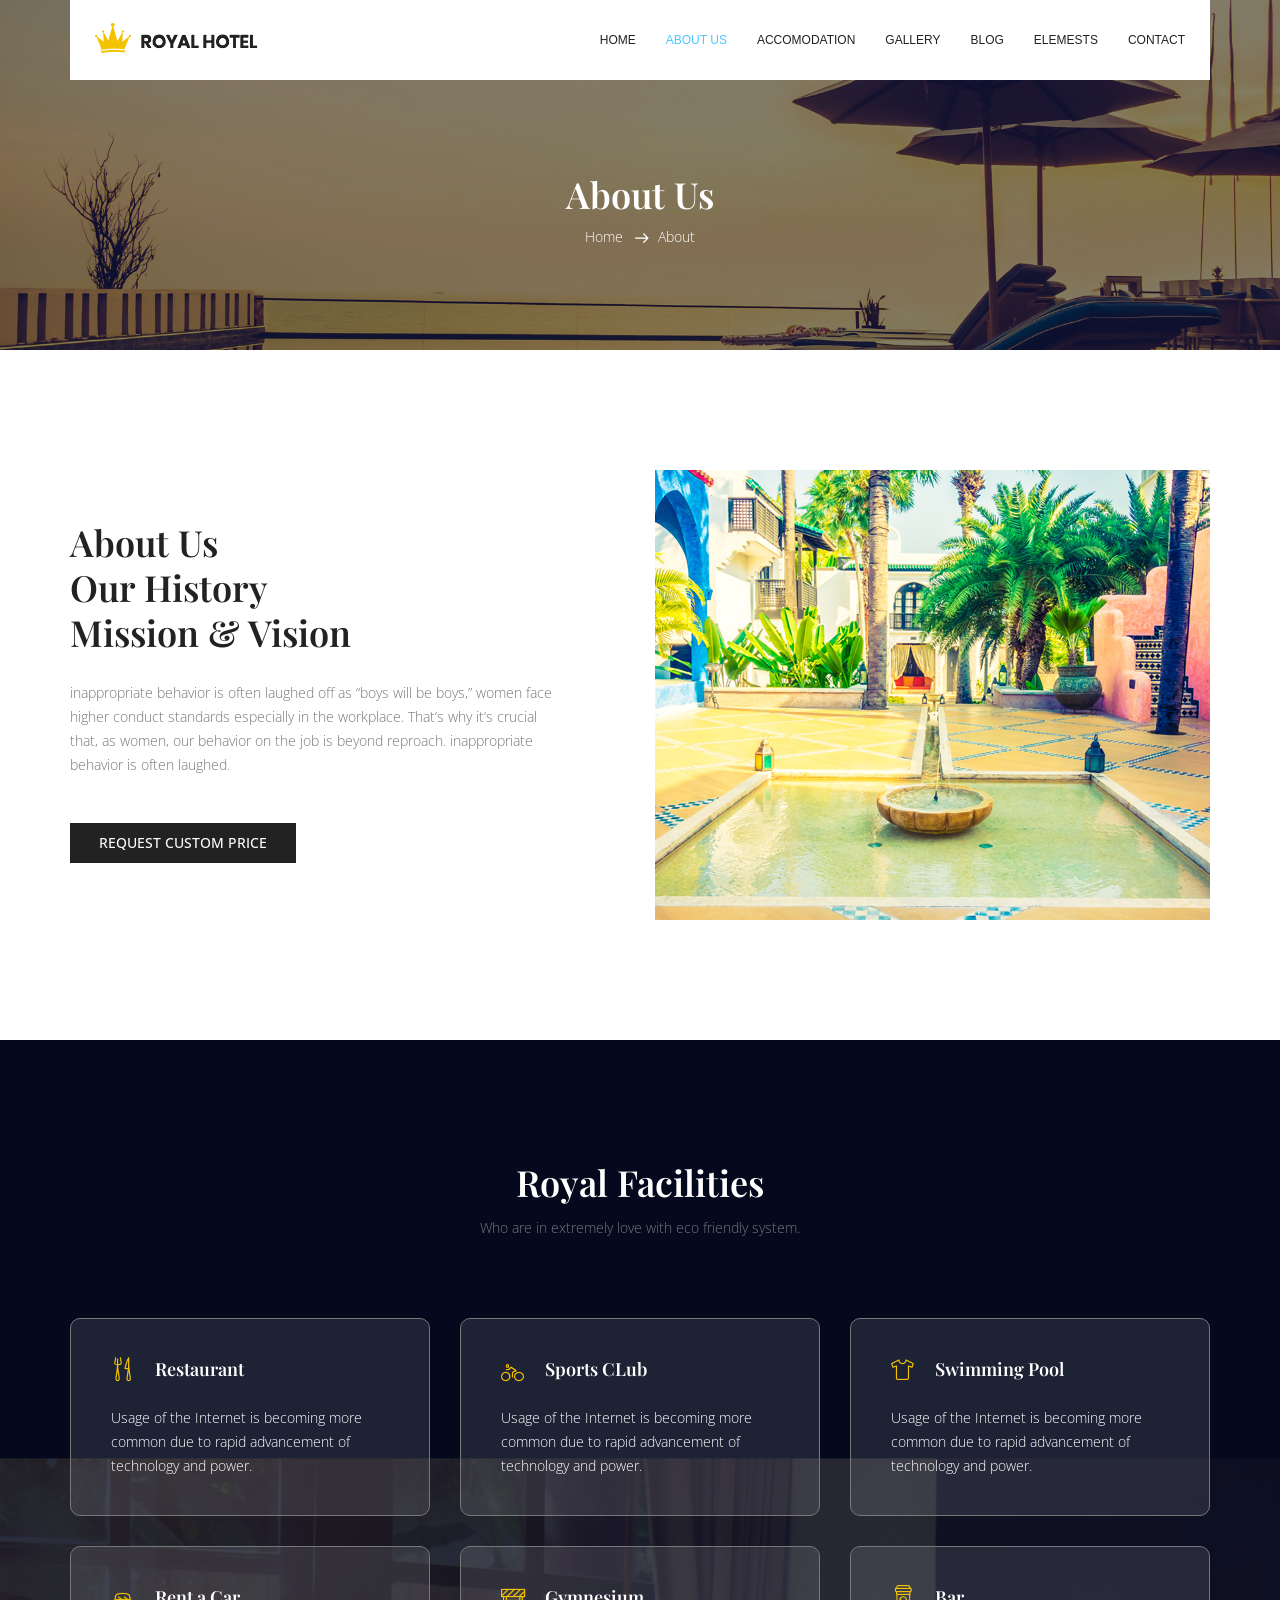
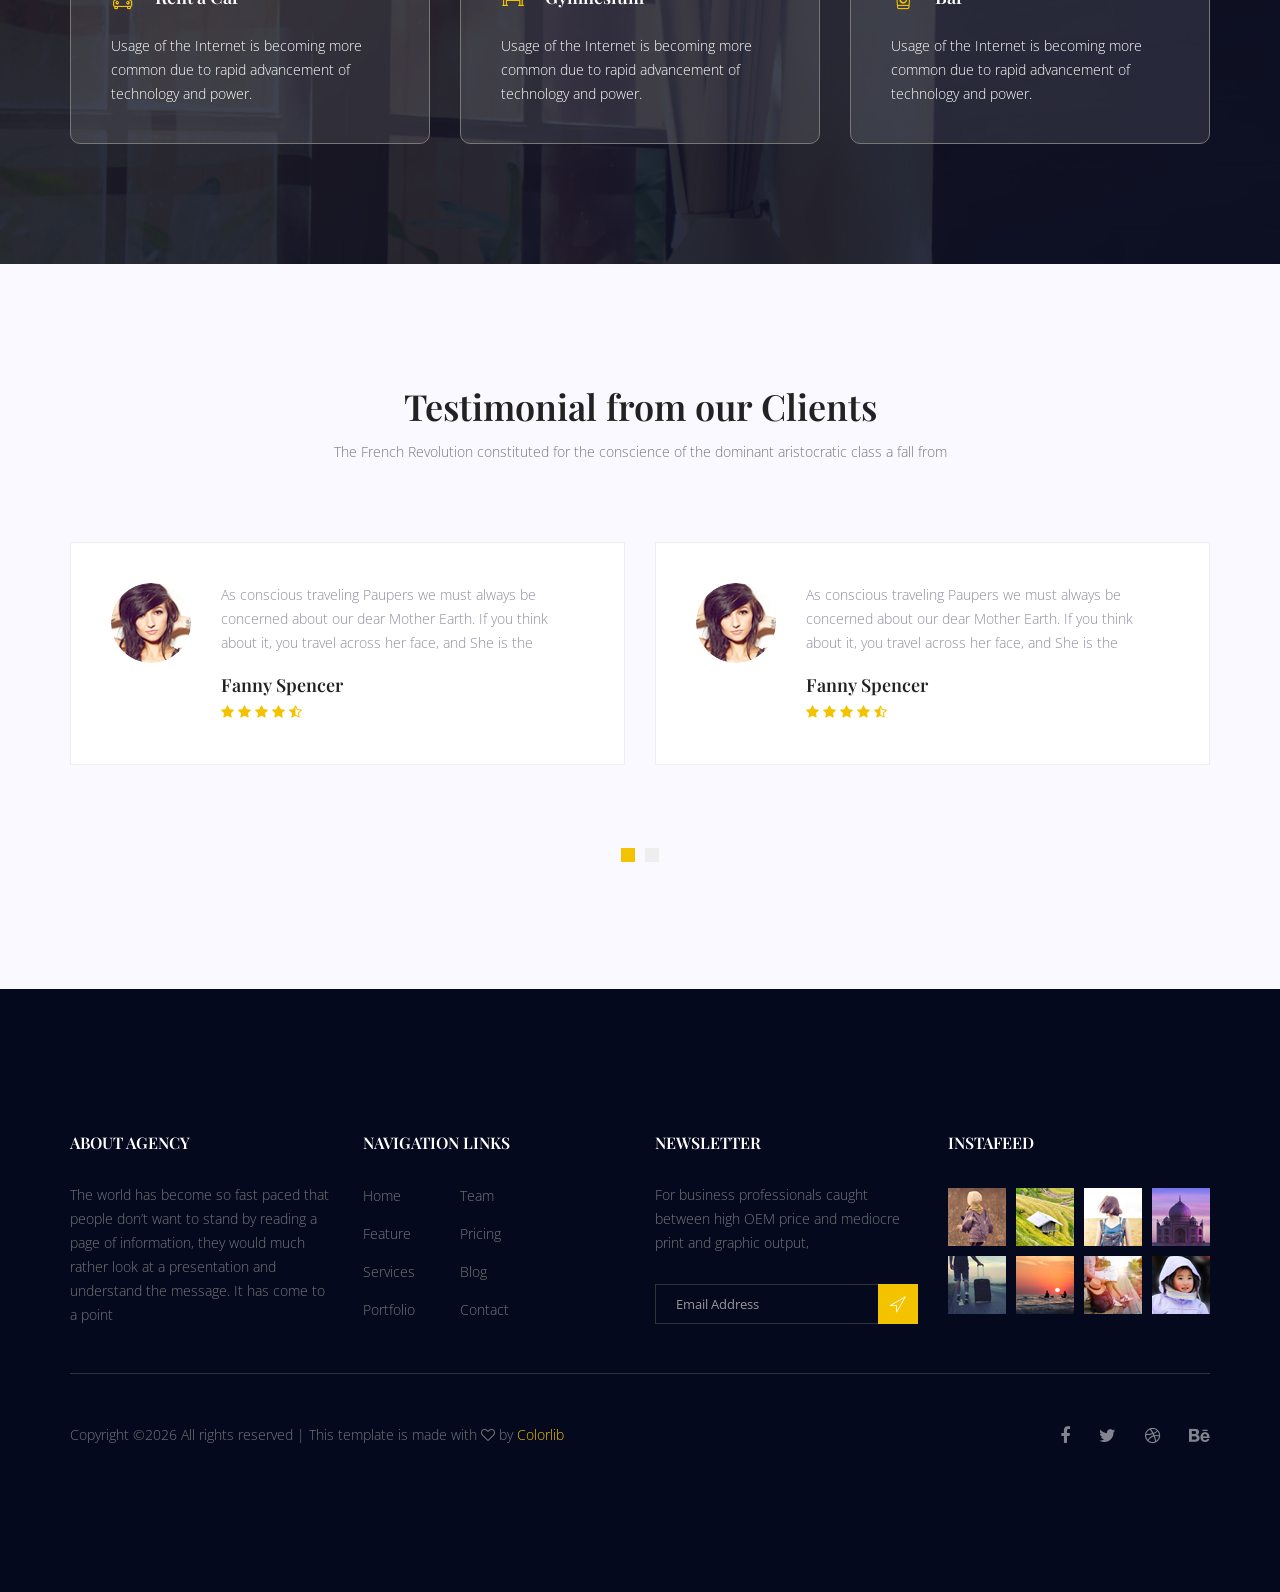
==== about.html @ c9bad3b6 "Primer commit sitio" ====
<!doctype html>
<html lang="en">
    <head>
        <!-- Required meta tags -->
        <meta charset="utf-8">
        <meta name="viewport" content="width=device-width, initial-scale=1, shrink-to-fit=no">
        <link rel="icon" href="image/favicon.png" type="image/png">
        <title>Royal Hotel</title>
        <!-- Bootstrap CSS -->
        <link rel="stylesheet" href="css/bootstrap.css">
        <link rel="stylesheet" href="vendors/linericon/style.css">
        <link rel="stylesheet" href="css/font-awesome.min.css">
        <link rel="stylesheet" href="vendors/bootstrap-datepicker/bootstrap-datetimepicker.min.css">
        <link rel="stylesheet" href="vendors/nice-select/css/nice-select.css">
        <link rel="stylesheet" href="vendors/owl-carousel/owl.carousel.min.css">
        <!-- main css -->
        <link rel="stylesheet" href="css/style.css">
        <link rel="stylesheet" href="css/responsive.css">
    </head>
    <body>
        <!--================Header Area =================-->
        <header class="header_area">
            <div class="container">
                <nav class="navbar navbar-expand-lg navbar-light">
                    <!-- Brand and toggle get grouped for better mobile display -->
                    <a class="navbar-brand logo_h" href="index.html"><img src="image/Logo.png" alt=""></a>
                    <button class="navbar-toggler" type="button" data-toggle="collapse" data-target="#navbarSupportedContent" aria-controls="navbarSupportedContent" aria-expanded="false" aria-label="Toggle navigation">
                        <span class="icon-bar"></span>
                        <span class="icon-bar"></span>
                        <span class="icon-bar"></span>
                    </button>
                    <!-- Collect the nav links, forms, and other content for toggling -->
                    <div class="collapse navbar-collapse offset" id="navbarSupportedContent">
                        <ul class="nav navbar-nav menu_nav ml-auto">
                            <li class="nav-item"><a class="nav-link" href="index.html">Home</a></li> 
                            <li class="nav-item active"><a class="nav-link" href="about.html">About us</a></li>
                            <li class="nav-item"><a class="nav-link" href="accomodation.html">Accomodation</a></li>
                            <li class="nav-item"><a class="nav-link" href="gallery.html">Gallery</a></li>
                            <li class="nav-item submenu dropdown">
                                <a href="#" class="nav-link dropdown-toggle" data-toggle="dropdown" role="button" aria-haspopup="true" aria-expanded="false">Blog</a>
                                <ul class="dropdown-menu">
                                    <li class="nav-item"><a class="nav-link" href="blog.html">Blog</a></li>
                                    <li class="nav-item"><a class="nav-link" href="blog-single.html">Blog Details</a></li>
                                </ul>
                            </li> 
                            <li class="nav-item"><a class="nav-link" href="elements.html">Elemests</a></li>
                            <li class="nav-item"><a class="nav-link" href="contact.html">Contact</a></li>
                        </ul>
                    </div> 
                </nav>
            </div>
        </header>
        <!--================Header Area =================-->
        
        <!--================Breadcrumb Area =================-->
        <section class="breadcrumb_area">
            <div class="overlay bg-parallax" data-stellar-ratio="0.8" data-stellar-vertical-offset="0" data-background=""></div>
            <div class="container">
                <div class="page-cover text-center">
                    <h2 class="page-cover-tittle">About Us</h2>
                    <ol class="breadcrumb">
                        <li><a href="index.html">Home</a></li>
                        <li class="active">About</li>
                    </ol>
                </div>
            </div>
        </section>
        <!--================Breadcrumb Area =================-->
        
        <!--================ About History Area  =================-->
        <section class="about_history_area section_gap">
            <div class="container">
                <div class="row">
                    <div class="col-md-6 d_flex align-items-center">
                        <div class="about_content ">
                            <h2 class="title title_color">About Us <br>Our History<br>Mission & Vision</h2>
                            <p>inappropriate behavior is often laughed off as “boys will be boys,” women face higher conduct standards especially in the workplace. That’s why it’s crucial that, as women, our behavior on the job is beyond reproach. inappropriate behavior is often laughed.</p>
                            <a href="#" class="button_hover theme_btn_two">Request Custom Price</a>
                        </div>
                    </div>
                    <div class="col-md-6">
                        <img class="img-fluid" src="image/about_bg.jpg" alt="img">
                    </div>
                </div>
            </div>
        </section>
        <!--================ About History Area  =================-->
        
        <!--================ Facilities Area  =================-->
        <section class="facilities_area section_gap">
            <div class="overlay bg-parallax" data-stellar-ratio="0.8" data-stellar-vertical-offset="0" data-background="">  
            </div>
            <div class="container">
                <div class="section_title text-center">
                    <h2 class="title_w">Royal Facilities</h2>
                    <p>Who are in extremely love with eco friendly system.</p>
                </div>
                <div class="row mb_30">
                    <div class="col-lg-4 col-md-6">
                        <div class="facilities_item">
                            <h4 class="sec_h4"><i class="lnr lnr-dinner"></i>Restaurant</h4>
                            <p>Usage of the Internet is becoming more common due to rapid advancement of technology and power.</p>
                        </div>
                    </div>
                    <div class="col-lg-4 col-md-6">
                        <div class="facilities_item">
                            <h4 class="sec_h4"><i class="lnr lnr-bicycle"></i>Sports CLub</h4>
                            <p>Usage of the Internet is becoming more common due to rapid advancement of technology and power.</p>
                        </div>
                    </div>
                    <div class="col-lg-4 col-md-6">
                        <div class="facilities_item">
                            <h4 class="sec_h4"><i class="lnr lnr-shirt"></i>Swimming Pool</h4>
                            <p>Usage of the Internet is becoming more common due to rapid advancement of technology and power.</p>
                        </div>
                    </div>
                    <div class="col-lg-4 col-md-6">
                        <div class="facilities_item">
                            <h4 class="sec_h4"><i class="lnr lnr-car"></i>Rent a Car</h4>
                            <p>Usage of the Internet is becoming more common due to rapid advancement of technology and power.</p>
                        </div>
                    </div>
                    <div class="col-lg-4 col-md-6">
                        <div class="facilities_item">
                            <h4 class="sec_h4"><i class="lnr lnr-construction"></i>Gymnesium</h4>
                            <p>Usage of the Internet is becoming more common due to rapid advancement of technology and power.</p>
                        </div>
                    </div>
                    <div class="col-lg-4 col-md-6">
                        <div class="facilities_item">
                            <h4 class="sec_h4"><i class="lnr lnr-coffee-cup"></i>Bar</h4>
                            <p>Usage of the Internet is becoming more common due to rapid advancement of technology and power.</p>
                        </div>
                    </div>
                </div>
            </div>
        </section>
        <!--================ Facilities Area  =================-->
        
        <!--================ Testimonial Area  =================-->
        <section class="testimonial_area section_gap">
            <div class="container">
                <div class="section_title text-center">
                    <h2 class="title_color">Testimonial from our Clients</h2>
                    <p>The French Revolution constituted for the conscience of the dominant aristocratic class a fall from </p>
                </div>
                <div class="testimonial_slider owl-carousel">
                    <div class="media testimonial_item">
                        <img class="rounded-circle" src="image/testtimonial-1.jpg" alt="">
                        <div class="media-body">
                            <p>As conscious traveling Paupers we must always be concerned about our dear Mother Earth. If you think about it, you travel across her face, and She is the </p>
                            <a href="#"><h4 class="sec_h4">Fanny Spencer</h4></a>
                            <div class="star">
                                <a href="#"><i class="fa fa-star"></i></a>
                                <a href="#"><i class="fa fa-star"></i></a>
                                <a href="#"><i class="fa fa-star"></i></a>
                                <a href="#"><i class="fa fa-star"></i></a>
                                <a href="#"><i class="fa fa-star-half-o"></i></a>
                            </div>
                        </div>
                    </div>    
                    <div class="media testimonial_item">
                        <img class="rounded-circle" src="image/testtimonial-1.jpg" alt="">
                        <div class="media-body">
                            <p>As conscious traveling Paupers we must always be concerned about our dear Mother Earth. If you think about it, you travel across her face, and She is the </p>
                            <a href="#"><h4 class="sec_h4">Fanny Spencer</h4></a>
                            <div class="star">
                                <a href="#"><i class="fa fa-star"></i></a>
                                <a href="#"><i class="fa fa-star"></i></a>
                                <a href="#"><i class="fa fa-star"></i></a>
                                <a href="#"><i class="fa fa-star"></i></a>
                                <a href="#"><i class="fa fa-star-half-o"></i></a>
                            </div>
                        </div>
                    </div>
                    <div class="media testimonial_item">
                        <img class="rounded-circle" src="image/testtimonial-1.jpg" alt="">
                        <div class="media-body">
                            <p>As conscious traveling Paupers we must always be concerned about our dear Mother Earth. If you think about it, you travel across her face, and She is the </p>
                            <a href="#"><h4 class="sec_h4">Fanny Spencer</h4></a>
                            <div class="star">
                                <a href="#"><i class="fa fa-star"></i></a>
                                <a href="#"><i class="fa fa-star"></i></a>
                                <a href="#"><i class="fa fa-star"></i></a>
                                <a href="#"><i class="fa fa-star"></i></a>
                                <a href="#"><i class="fa fa-star-half-o"></i></a>
                            </div>
                        </div>
                    </div>    
                    <div class="media testimonial_item">
                        <img class="rounded-circle" src="image/testtimonial-1.jpg" alt="">
                        <div class="media-body">
                            <p>As conscious traveling Paupers we must always be concerned about our dear Mother Earth. If you think about it, you travel across her face, and She is the </p>
                            <a href="#"><h4 class="sec_h4">Fanny Spencer</h4></a>
                            <div class="star">
                                <a href="#"><i class="fa fa-star"></i></a>
                                <a href="#"><i class="fa fa-star"></i></a>
                                <a href="#"><i class="fa fa-star"></i></a>
                                <a href="#"><i class="fa fa-star"></i></a>
                                <a href="#"><i class="fa fa-star-half-o"></i></a>
                            </div>
                        </div>
                    </div>
                </div>
            </div>
        </section>
        <!--================ Testimonial Area  =================-->
        
        <!--================ start footer Area  =================-->	
        <footer class="footer-area section_gap">
            <div class="container">
                <div class="row">
                    <div class="col-lg-3  col-md-6 col-sm-6">
                        <div class="single-footer-widget">
                            <h6 class="footer_title">About Agency</h6>
                            <p>The world has become so fast paced that people don’t want to stand by reading a page of information, they would much rather look at a presentation and understand the message. It has come to a point </p>
                        </div>
                    </div>
                    <div class="col-lg-3 col-md-6 col-sm-6">
                        <div class="single-footer-widget">
                            <h6 class="footer_title">Navigation Links</h6>
                            <div class="row">
                                <div class="col-4">
                                    <ul class="list_style">
                                        <li><a href="#">Home</a></li>
                                        <li><a href="#">Feature</a></li>
                                        <li><a href="#">Services</a></li>
                                        <li><a href="#">Portfolio</a></li>
                                    </ul>
                                </div>
                                <div class="col-4">
                                    <ul class="list_style">
                                        <li><a href="#">Team</a></li>
                                        <li><a href="#">Pricing</a></li>
                                        <li><a href="#">Blog</a></li>
                                        <li><a href="#">Contact</a></li>
                                    </ul>
                                </div>										
                            </div>							
                        </div>
                    </div>							
                    <div class="col-lg-3 col-md-6 col-sm-6">
                        <div class="single-footer-widget">
                            <h6 class="footer_title">Newsletter</h6>
                            <p>For business professionals caught between high OEM price and mediocre print and graphic output, </p>		
                            <div id="mc_embed_signup">
                                <form target="_blank" action="https://spondonit.us12.list-manage.com/subscribe/post?u=1462626880ade1ac87bd9c93a&amp;id=92a4423d01" method="get" class="subscribe_form relative">
                                    <div class="input-group d-flex flex-row">
                                        <input name="EMAIL" placeholder="Email Address" onfocus="this.placeholder = ''" onblur="this.placeholder = 'Email Address '" required="" type="email">
                                        <button class="btn sub-btn"><span class="lnr lnr-location"></span></button>		
                                    </div>									
                                    <div class="mt-10 info"></div>
                                </form>
                            </div>
                        </div>
                    </div>
                    <div class="col-lg-3 col-md-6 col-sm-6">
                        <div class="single-footer-widget instafeed">
                            <h6 class="footer_title">InstaFeed</h6>
                            <ul class="list_style instafeed d-flex flex-wrap">
                                <li><img src="image/instagram/Image-01.jpg" alt=""></li>
                                <li><img src="image/instagram/Image-02.jpg" alt=""></li>
                                <li><img src="image/instagram/Image-03.jpg" alt=""></li>
                                <li><img src="image/instagram/Image-04.jpg" alt=""></li>
                                <li><img src="image/instagram/Image-05.jpg" alt=""></li>
                                <li><img src="image/instagram/Image-06.jpg" alt=""></li>
                                <li><img src="image/instagram/Image-07.jpg" alt=""></li>
                                <li><img src="image/instagram/Image-08.jpg" alt=""></li>
                            </ul>
                        </div>
                    </div>						
                </div>
                <div class="border_line"></div>
                <div class="row footer-bottom d-flex justify-content-between align-items-center">
                    <p class="col-lg-8 col-sm-12 footer-text m-0"><!-- Link back to Colorlib can't be removed. Template is licensed under CC BY 3.0. -->
Copyright &copy;<script>document.write(new Date().getFullYear());</script> All rights reserved | This template is made with <i class="fa fa-heart-o" aria-hidden="true"></i> by <a href="https://colorlib.com" target="_blank">Colorlib</a>
<!-- Link back to Colorlib can't be removed. Template is licensed under CC BY 3.0. --></p>
                    <div class="col-lg-4 col-sm-12 footer-social">
                        <a href="#"><i class="fa fa-facebook"></i></a>
                        <a href="#"><i class="fa fa-twitter"></i></a>
                        <a href="#"><i class="fa fa-dribbble"></i></a>
                        <a href="#"><i class="fa fa-behance"></i></a>
                    </div>
                </div>
            </div>
        </footer>
		<!--================ End footer Area  =================-->
        
        
        <!-- Optional JavaScript -->
        <!-- jQuery first, then Popper.js, then Bootstrap JS -->
        <script src="js/jquery-3.2.1.min.js"></script>
        <script src="js/popper.js"></script>
        <script src="js/bootstrap.min.js"></script>
        <script src="vendors/owl-carousel/owl.carousel.min.js"></script>
        <script src="js/jquery.ajaxchimp.min.js"></script>
        <script src="vendors/bootstrap-datepicker/bootstrap-datetimepicker.min.js"></script>
        <script src="vendors/nice-select/js/jquery.nice-select.js"></script>
        <script src="js/mail-script.js"></script>
        <script src="js/stellar.js"></script>
        <script src="vendors/lightbox/simpleLightbox.min.js"></script>
        <script src="js/custom.js"></script>
    </body>
</html>
---- vendors/linericon/style.css ----
@font-face {
	font-family: 'Linearicons-Free';
	src:url('fonts/Linearicons-Free.eot?w118d');
	src:url('fonts/Linearicons-Free.eot?#iefixw118d') format('embedded-opentype'),
		url('fonts/Linearicons-Free.woff2?w118d') format('woff2'),
		url('fonts/Linearicons-Free.woff?w118d') format('woff'),
		url('fonts/Linearicons-Free.ttf?w118d') format('truetype'),
		url('fonts/Linearicons-Free.svg?w118d#Linearicons-Free') format('svg');
	font-weight: normal;
	font-style: normal;
}

.lnr {
	font-family: 'Linearicons-Free';
	speak: none;
	font-style: normal;
	font-weight: normal;
	font-variant: normal;
	text-transform: none;
	line-height: 1;

	/* Better Font Rendering =========== */
	-webkit-font-smoothing: antialiased;
	-moz-osx-font-smoothing: grayscale;
}

.lnr-home:before {
	content: "\e800";
}
.lnr-apartment:before {
	content: "\e801";
}
.lnr-pencil:before {
	content: "\e802";
}
.lnr-magic-wand:before {
	content: "\e803";
}
.lnr-drop:before {
	content: "\e804";
}
.lnr-lighter:before {
	content: "\e805";
}
.lnr-poop:before {
	content: "\e806";
}
.lnr-sun:before {
	content: "\e807";
}
.lnr-moon:before {
	content: "\e808";
}
.lnr-cloud:before {
	content: "\e809";
}
.lnr-cloud-upload:before {
	content: "\e80a";
}
.lnr-cloud-download:before {
	content: "\e80b";
}
.lnr-cloud-sync:before {
	content: "\e80c";
}
.lnr-cloud-check:before {
	content: "\e80d";
}
.lnr-database:before {
	content: "\e80e";
}
.lnr-lock:before {
	content: "\e80f";
}
.lnr-cog:before {
	content: "\e810";
}
.lnr-trash:before {
	content: "\e811";
}
.lnr-dice:before {
	content: "\e812";
}
.lnr-heart:before {
	content: "\e813";
}
.lnr-star:before {
	content: "\e814";
}
.lnr-star-half:before {
	content: "\e815";
}
.lnr-star-empty:before {
	content: "\e816";
}
.lnr-flag:before {
	content: "\e817";
}
.lnr-envelope:before {
	content: "\e818";
}
.lnr-paperclip:before {
	content: "\e819";
}
.lnr-inbox:before {
	content: "\e81a";
}
.lnr-eye:before {
	content: "\e81b";
}
.lnr-printer:before {
	content: "\e81c";
}
.lnr-file-empty:before {
	content: "\e81d";
}
.lnr-file-add:before {
	content: "\e81e";
}
.lnr-enter:before {
	content: "\e81f";
}
.lnr-exit:before {
	content: "\e820";
}
.lnr-graduation-hat:before {
	content: "\e821";
}
.lnr-license:before {
	content: "\e822";
}
.lnr-music-note:before {
	content: "\e823";
}
.lnr-film-play:before {
	content: "\e824";
}
.lnr-camera-video:before {
	content: "\e825";
}
.lnr-camera:before {
	content: "\e826";
}
.lnr-picture:before {
	content: "\e827";
}
.lnr-book:before {
	content: "\e828";
}
.lnr-bookmark:before {
	content: "\e829";
}
.lnr-user:before {
	content: "\e82a";
}
.lnr-users:before {
	content: "\e82b";
}
.lnr-shirt:before {
	content: "\e82c";
}
.lnr-store:before {
	content: "\e82d";
}
.lnr-cart:before {
	content: "\e82e";
}
.lnr-tag:before {
	content: "\e82f";
}
.lnr-phone-handset:before {
	content: "\e830";
}
.lnr-phone:before {
	content: "\e831";
}
.lnr-pushpin:before {
	content: "\e832";
}
.lnr-map-marker:before {
	content: "\e833";
}
.lnr-map:before {
	content: "\e834";
}
.lnr-location:before {
	content: "\e835";
}
.lnr-calendar-full:before {
	content: "\e836";
}
.lnr-keyboard:before {
	content: "\e837";
}
.lnr-spell-check:before {
	content: "\e838";
}
.lnr-screen:before {
	content: "\e839";
}
.lnr-smartphone:before {
	content: "\e83a";
}
.lnr-tablet:before {
	content: "\e83b";
}
.lnr-laptop:before {
	content: "\e83c";
}
.lnr-laptop-phone:before {
	content: "\e83d";
}
.lnr-power-switch:before {
	content: "\e83e";
}
.lnr-bubble:before {
	content: "\e83f";
}
.lnr-heart-pulse:before {
	content: "\e840";
}
.lnr-construction:before {
	content: "\e841";
}
.lnr-pie-chart:before {
	content: "\e842";
}
.lnr-chart-bars:before {
	content: "\e843";
}
.lnr-gift:before {
	content: "\e844";
}
.lnr-diamond:before {
	content: "\e845";
}
.lnr-linearicons:before {
	content: "\e846";
}
.lnr-dinner:before {
	content: "\e847";
}
.lnr-coffee-cup:before {
	content: "\e848";
}
.lnr-leaf:before {
	content: "\e849";
}
.lnr-paw:before {
	content: "\e84a";
}
.lnr-rocket:before {
	content: "\e84b";
}
.lnr-briefcase:before {
	content: "\e84c";
}
.lnr-bus:before {
	content: "\e84d";
}
.lnr-car:before {
	content: "\e84e";
}
.lnr-train:before {
	content: "\e84f";
}
.lnr-bicycle:before {
	content: "\e850";
}
.lnr-wheelchair:before {
	content: "\e851";
}
.lnr-select:before {
	content: "\e852";
}
.lnr-earth:before {
	content: "\e853";
}
.lnr-smile:before {
	content: "\e854";
}
.lnr-sad:before {
	content: "\e855";
}
.lnr-neutral:before {
	content: "\e856";
}
.lnr-mustache:before {
	content: "\e857";
}
.lnr-alarm:before {
	content: "\e858";
}
.lnr-bullhorn:before {
	content: "\e859";
}
.lnr-volume-high:before {
	content: "\e85a";
}
.lnr-volume-medium:before {
	content: "\e85b";
}
.lnr-volume-low:before {
	content: "\e85c";
}
.lnr-volume:before {
	content: "\e85d";
}
.lnr-mic:before {
	content: "\e85e";
}
.lnr-hourglass:before {
	content: "\e85f";
}
.lnr-undo:before {
	content: "\e860";
}
.lnr-redo:before {
	content: "\e861";
}
.lnr-sync:before {
	content: "\e862";
}
.lnr-history:before {
	content: "\e863";
}
.lnr-clock:before {
	content: "\e864";
}
.lnr-download:before {
	content: "\e865";
}
.lnr-upload:before {
	content: "\e866";
}
.lnr-enter-down:before {
	content: "\e867";
}
.lnr-exit-up:before {
	content: "\e868";
}
.lnr-bug:before {
	content: "\e869";
}
.lnr-code:before {
	content: "\e86a";
}
.lnr-link:before {
	content: "\e86b";
}
.lnr-unlink:before {
	content: "\e86c";
}
.lnr-thumbs-up:before {
	content: "\e86d";
}
.lnr-thumbs-down:before {
	content: "\e86e";
}
.lnr-magnifier:before {
	content: "\e86f";
}
.lnr-cross:before {
	content: "\e870";
}
.lnr-menu:before {
	content: "\e871";
}
.lnr-list:before {
	content: "\e872";
}
.lnr-chevron-up:before {
	content: "\e873";
}
.lnr-chevron-down:before {
	content: "\e874";
}
.lnr-chevron-left:before {
	content: "\e875";
}
.lnr-chevron-right:before {
	content: "\e876";
}
.lnr-arrow-up:before {
	content: "\e877";
}
.lnr-arrow-down:before {
	content: "\e878";
}
.lnr-arrow-left:before {
	content: "\e879";
}
.lnr-arrow-right:before {
	content: "\e87a";
}
.lnr-move:before {
	content: "\e87b";
}
.lnr-warning:before {
	content: "\e87c";
}
.lnr-question-circle:before {
	content: "\e87d";
}
.lnr-menu-circle:before {
	content: "\e87e";
}
.lnr-checkmark-circle:before {
	content: "\e87f";
}
.lnr-cross-circle:before {
	content: "\e880";
}
.lnr-plus-circle:before {
	content: "\e881";
}
.lnr-circle-minus:before {
	content: "\e882";
}
.lnr-arrow-up-circle:before {
	content: "\e883";
}
.lnr-arrow-down-circle:before {
	content: "\e884";
}
.lnr-arrow-left-circle:before {
	content: "\e885";
}
.lnr-arrow-right-circle:before {
	content: "\e886";
}
.lnr-chevron-up-circle:before {
	content: "\e887";
}
.lnr-chevron-down-circle:before {
	content: "\e888";
}
.lnr-chevron-left-circle:before {
	content: "\e889";
}
.lnr-chevron-right-circle:before {
	content: "\e88a";
}
.lnr-crop:before {
	content: "\e88b";
}
.lnr-frame-expand:before {
	content: "\e88c";
}
.lnr-frame-contract:before {
	content: "\e88d";
}
.lnr-layers:before {
	content: "\e88e";
}
.lnr-funnel:before {
	content: "\e88f";
}
.lnr-text-format:before {
	content: "\e890";
}
.lnr-text-format-remove:before {
	content: "\e891";
}
.lnr-text-size:before {
	content: "\e892";
}
.lnr-bold:before {
	content: "\e893";
}
.lnr-italic:before {
	content: "\e894";
}
.lnr-underline:before {
	content: "\e895";
}
.lnr-strikethrough:before {
	content: "\e896";
}
.lnr-highlight:before {
	content: "\e897";
}
.lnr-text-align-left:before {
	content: "\e898";
}
.lnr-text-align-center:before {
	content: "\e899";
}
.lnr-text-align-right:before {
	content: "\e89a";
}
.lnr-text-align-justify:before {
	content: "\e89b";
}
.lnr-line-spacing:before {
	content: "\e89c";
}
.lnr-indent-increase:before {
	content: "\e89d";
}
.lnr-indent-decrease:before {
	content: "\e89e";
}
.lnr-pilcrow:before {
	content: "\e89f";
}
.lnr-direction-ltr:before {
	content: "\e8a0";
}
.lnr-direction-rtl:before {
	content: "\e8a1";
}
.lnr-page-break:before {
	content: "\e8a2";
}
.lnr-sort-alpha-asc:before {
	content: "\e8a3";
}
.lnr-sort-amount-asc:before {
	content: "\e8a4";
}
.lnr-hand:before {
	content: "\e8a5";
}
.lnr-pointer-up:before {
	content: "\e8a6";
}
.lnr-pointer-right:before {
	content: "\e8a7";
}
.lnr-pointer-down:before {
	content: "\e8a8";
}
.lnr-pointer-left:before {
	content: "\e8a9";
}
---- vendors/nice-select/css/nice-select.css ----
.nice-select {
  -webkit-tap-highlight-color: transparent;
  background-color: #fff;
  border-radius: 5px;
  border: solid 1px #e8e8e8;
  box-sizing: border-box;
  clear: both;
  cursor: pointer;
  display: block;
  float: left;
  font-family: inherit;
  font-size: 14px;
  font-weight: normal;
  height: 42px;
  line-height: 40px;
  outline: none;
  padding-left: 18px;
  padding-right: 30px;
  position: relative;
  text-align: left !important;
  -webkit-transition: all 0.2s ease-in-out;
  transition: all 0.2s ease-in-out;
  -webkit-user-select: none;
     -moz-user-select: none;
      -ms-user-select: none;
          user-select: none;
  white-space: nowrap;
  width: auto; }
  .nice-select:hover {
    border-color: #dbdbdb; }
  .nice-select:active, .nice-select.open, .nice-select:focus {
    border-color: #999; }
  .nice-select:after {
    border-bottom: 2px solid #999;
    border-right: 2px solid #999;
    content: '';
    display: block;
    height: 5px;
    margin-top: -4px;
    pointer-events: none;
    position: absolute;
    right: 12px;
    top: 50%;
    -webkit-transform-origin: 66% 66%;
        -ms-transform-origin: 66% 66%;
            transform-origin: 66% 66%;
    -webkit-transform: rotate(45deg);
        -ms-transform: rotate(45deg);
            transform: rotate(45deg);
    -webkit-transition: all 0.15s ease-in-out;
    transition: all 0.15s ease-in-out;
    width: 5px; }
  .nice-select.open:after {
    -webkit-transform: rotate(-135deg);
        -ms-transform: rotate(-135deg);
            transform: rotate(-135deg); }
  .nice-select.open .list {
    opacity: 1;
    pointer-events: auto;
    -webkit-transform: scale(1) translateY(0);
        -ms-transform: scale(1) translateY(0);
            transform: scale(1) translateY(0); }
  .nice-select.disabled {
    border-color: #ededed;
    color: #999;
    pointer-events: none; }
    .nice-select.disabled:after {
      border-color: #cccccc; }
  .nice-select.wide {
    width: 100%; }
    .nice-select.wide .list {
      left: 0 !important;
      right: 0 !important; }
  .nice-select.right {
    float: right; }
    .nice-select.right .list {
      left: auto;
      right: 0; }
  .nice-select.small {
    font-size: 12px;
    height: 36px;
    line-height: 34px; }
    .nice-select.small:after {
      height: 4px;
      width: 4px; }
    .nice-select.small .option {
      line-height: 34px;
      min-height: 34px; }
  .nice-select .list {
    background-color: #fff;
    border-radius: 5px;
    box-shadow: 0 0 0 1px rgba(68, 68, 68, 0.11);
    box-sizing: border-box;
    margin-top: 4px;
    opacity: 0;
    overflow: hidden;
    padding: 0;
    pointer-events: none;
    position: absolute;
    top: 100%;
    left: 0;
    -webkit-transform-origin: 50% 0;
        -ms-transform-origin: 50% 0;
            transform-origin: 50% 0;
    -webkit-transform: scale(0.75) translateY(-21px);
        -ms-transform: scale(0.75) translateY(-21px);
            transform: scale(0.75) translateY(-21px);
    -webkit-transition: all 0.2s cubic-bezier(0.5, 0, 0, 1.25), opacity 0.15s ease-out;
    transition: all 0.2s cubic-bezier(0.5, 0, 0, 1.25), opacity 0.15s ease-out;
    z-index: 9; }
    .nice-select .list:hover .option:not(:hover) {
      background-color: transparent !important; }
  .nice-select .option {
    cursor: pointer;
    font-weight: 400;
    line-height: 40px;
    list-style: none;
    min-height: 40px;
    outline: none;
    padding-left: 18px;
    padding-right: 29px;
    text-align: left;
    -webkit-transition: all 0.2s;
    transition: all 0.2s; }
    .nice-select .option:hover, .nice-select .option.focus, .nice-select .option.selected.focus {
      background-color: #f6f6f6; }
    .nice-select .option.selected {
      font-weight: bold; }
    .nice-select .option.disabled {
      background-color: transparent;
      color: #999;
      cursor: default; }

.no-csspointerevents .nice-select .list {
  display: none; }

.no-csspointerevents .nice-select.open .list {
  display: block; }
---- css/style.css ----
/*----------------------------------------------------
@File: Default Styles
@Author: Rocky
@URL: http://wethemez.com
Author E-mail: rockybd1995@gmail.com

This file contains the styling for the actual theme, this
is the file you need to edit to change the look of the
theme.
---------------------------------------------------- */
/*=====================================================================
@Template Name: Royal Hotel
@Author: Rocky
@Developed By: Rocky
@Developer URL: http://rocky.wethemez.com
Author E-mail: rockybd1995@gmail.com

@Default Styles

Table of Content:
01/ Variables
02/ predefin
03/ header
04/ button
05/ banner
06/ breadcrumb
07/ about
08/ team
09/ project 
10/ price 
11/ team 
12/ blog 
13/ video  
14/ features  
15/ career  
16/ contact 
17/ footer

=====================================================================*/
/*----------------------------------------------------*/
/*font Variables*/
/*Color Variables*/
/*=================== fonts ====================*/
@import url('https://fonts.googleapis.com/css2?family=Playfair+Display:ital,wght@0,400..900;1,400..900&display=swap');
@import url('https://fonts.googleapis.com/css2?family=Open+Sans:ital,wght@0,300..800;1,300..800&display=swap');
.col-md-offset-right-1, .col-lg-offset-right-1 {
  margin-right: 8.33333333%;
}

/*---------------------------------------------------- */
/*----------------------------------------------------*/
.list_style {
  list-style: none;
  margin: 0px;
  padding: 0px;
}

a {
  text-decoration: none;
  -webkit-transition: all 0.3s ease-in-out;
  -o-transition: all 0.3s ease-in-out;
  transition: all 0.3s ease-in-out;
}

a:hover, a:focus {
  text-decoration: none;
  outline: none;
}

.row.m0 {
  margin: 0px;
}

.p0 {
  padding: 0px;
}

.mt-30 {
  margin-top: 30px;
}

.mt-25 {
  margin-top: 25px;
}

body {
  line-height: 24px;
  font-size: 14px;
  font-family: "Open Sans", sans-serif;
  font-weight: 300;
  color: #777777;
}

.font-playfair {
  font-family: "Playfair Display", serif;
}

section {
  background: #fff;
}

h1, h2, h3, h4, h5, h6 {
  font-family: "Playfair Display", serif;
  font-weight: 600;
}

button:focus {
  outline: none;
}

@media (min-width: 1200px) {
  .container {
    max-width: 1170px;
  }
}

.section_gap {
  padding: 120px 0;
}

.d_flex {
  display: -webkit-box;
  display: -ms-flexbox;
  display: flex;
}

.row_reverse {
  -webkit-box-orient: horizontal;
  -webkit-box-direction: reverse;
  -ms-flex-direction: row-reverse;
  flex-direction: row-reverse;
}

.mb_30 {
  margin-bottom: -30px;
}

.section_title {
  margin-bottom: 75px;
}

.section_title h2 {
  font-size: 36px;
  line-height: 45px;
  font-weight: 600;
}

.section_title p {
  font-size: 14px;
  line-height: 30px;
  color: #777777;
  margin-bottom: 0px;
}

.title_color {
  color: #222222;
}

.title_w {
  color: #fff;
}

.title {
  font-size: 36px;
  line-height: 45px;
  font-weight: 600;
}

/*---------------------------------------------------- */
/*----------------------------------------------------*/
.theme_btn {
  font-size: 14px;
  line-height: 30px;
  text-transform: uppercase;
  color: #fff;
  font-weight: 600;
  background: #f3c300;
  padding: 5px 30px;
}

.theme_btn:before {
  background: #f8b100;
}

.theme_btn:hover {
  color: #fff;
}

.white_btn {
  background: #fff;
  padding: 0px 40px;
  line-height: 40px;
  font-size: 14px;
  color: #222222;
  font-family: "Poppins", sans-serif;
  font-weight: 500;
}

.button_hover {
  border-radius: 0px;
  position: relative;
  z-index: 1;
  -webkit-transition: all 0.3s linear;
  -o-transition: all 0.3s linear;
  transition: all 0.3s linear;
  overflow: hidden;
  border: 0px;
  display: inline-block;
  text-align: center;
}

.button_hover:before {
  content: "";
  width: 100%;
  height: 100%;
  left: 0;
  top: 0;
  position: absolute;
  -webkit-transform: translateX(-100%);
  -ms-transform: translateX(-100%);
  transform: translateX(-100%);
  z-index: -1;
  background: #f8b100;
  -webkit-transition: all 0.3s linear;
  -o-transition: all 0.3s linear;
  transition: all 0.3s linear;
  opacity: 0;
}

.button_hover:hover {
  color: #fff;
}

.button_hover:hover:before {
  -webkit-transform: translateX(0);
  -ms-transform: translateX(0);
  transform: translateX(0);
  opacity: 1;
}

.theme_btn_two {
  font-size: 14px;
  font-weight: 500;
  line-height: 30px;
  background: #222222;
  color: #fff;
  text-transform: uppercase;
  padding: 5px 29px;
}

.book_now_btn {
  width: 100%;
  display: block;
  background: #f3c300;
  color: #222222;
  text-transform: uppercase;
  font-size: 14px;
  line-height: 30px;
  font-weight: 500;
  padding: 5px 20px;
}

/*---------------------------------------------------- */
/*----------------------------------------------------*/
/*============== header css =============*/
.header_area {
  position: absolute;
  top: 0;
  left: 0;
  width: 100%;
  z-index: 20;
}

.header-top {
  padding: 3px 0px;
}

.header-top a {
  color: #fff;
  -webkit-transition: all 0.3s linear;
  -o-transition: all 0.3s linear;
  transition: all 0.3s linear;
}

.header-top a:hover {
  color: #f3c300;
}

.header-top ul {
  padding-left: 0px;
  margin-bottom: 0px;
}

.header-top ul li {
  display: inline-block;
  margin-right: 15px;
}

@media (max-width: 414px) {
  .header-top ul li {
    margin-right: 0px;
  }
}

.header-top .header-top-left a {
  margin-right: 8px;
  font-size: 12px;
  font-weight: 500;
  line-height: 20px;
  display: inline-block;
}

.header-top .header-top-right {
  text-align: right;
}

.header-top .header-top-right .header-social a {
  color: #fff;
  margin-left: 15px;
  -webkit-transition: all 0.3s linear;
  -o-transition: all 0.3s linear;
  transition: all 0.3s linear;
  font-size: 14px;
}

.header-top .header-top-right .header-social a:hover {
  color: #f3c300;
}

.navbar {
  padding: 0px;
  border: 0px;
  border-radius: 0px;
}

.navbar {
  background: #fff;
  padding: 0px 25px;
}

.navbar .logo_h {
  padding-top: 0px;
}

.navbar .menu_nav .nav-item .nav-link {
  font: 500 12px/80px "Poppins", sans-serif;
  color: #222222;
  text-transform: uppercase;
  padding: 0px;
}

.navbar .menu_nav .nav-item .nav-link:after {
  display: none;
}

.navbar .menu_nav .nav-item:hover .nav-link, .navbar .menu_nav .nav-item.active .nav-link {
  color: #52c5fd;
}

.navbar .menu_nav .nav-item.submenu {
  position: relative;
}

.navbar .menu_nav .nav-item.submenu ul {
  border: none;
  padding: 0px;
  border-radius: 0px;
  -webkit-box-shadow: none;
  box-shadow: none;
  margin: 0px;
  background: transparent;
}

@media (min-width: 992px) {
  .navbar .menu_nav .nav-item.submenu ul {
    position: absolute;
    top: 100%;
    left: 0px;
    min-width: 220px;
    text-align: left;
    opacity: 0;
    -webkit-transition: all 300ms ease-in;
    -o-transition: all 300ms ease-in;
    transition: all 300ms ease-in;
    visibility: hidden;
    display: block;
    border: none;
    padding: 0px;
    border-radius: 0px;
  }
}

.navbar .menu_nav .nav-item.submenu ul:before {
  content: "";
  width: 0;
  height: 0;
  border-style: solid;
  border-width: 10px 10px 0 10px;
  border-color: #eeeeee transparent transparent transparent;
  position: absolute;
  right: 24px;
  top: 45px;
  z-index: 3;
  opacity: 0;
  -webkit-transition: all 400ms linear;
  -o-transition: all 400ms linear;
  transition: all 400ms linear;
}

.navbar .menu_nav .nav-item.submenu ul .nav-item {
  display: block;
  float: none;
  margin-right: 0px;
  border-bottom: 1px solid #ededed;
  margin-left: 0px;
  background: #fff;
  -webkit-transition: all 0.4s linear;
  -o-transition: all 0.4s linear;
  transition: all 0.4s linear;
}

@media (min-width: 992px) {
  .navbar .menu_nav .nav-item.submenu ul .nav-item {
    margin-top: 10px;
  }
}

.navbar .menu_nav .nav-item.submenu ul .nav-item .nav-link {
  line-height: 45px;
  color: #222222;
  padding: 0px 30px;
  -webkit-transition: all 150ms linear;
  -o-transition: all 150ms linear;
  transition: all 150ms linear;
  display: block;
}

.navbar .menu_nav .nav-item.submenu ul .nav-item:last-child {
  border-bottom: none;
}

.navbar .menu_nav .nav-item.submenu ul .nav-item:hover .nav-link {
  background: #f0f0f0;
  color: #52c5fd;
}

@media (min-width: 992px) {
  .navbar .menu_nav .nav-item.submenu:hover ul {
    visibility: visible;
    opacity: 1;
  }
}

.navbar .menu_nav .nav-item.submenu:hover ul .nav-item {
  margin-top: 0px;
}

.navbar .menu_nav .nav-item + li {
  margin-left: 30px;
}

.menu_two {
  background: rgba(255, 255, 255, 0.15);
}

.menu_two .menu_nav .nav-item .nav-link {
  line-height: 60px;
  color: #fff;
}

.navbar_fixed {
  position: fixed;
  width: 100%;
  left: 0;
  background: #fff;
  top: 0;
  top: -50px;
  -webkit-transform: translateY(50px);
  -ms-transform: translateY(50px);
  transform: translateY(50px);
  -webkit-box-shadow: 0 0 30px rgba(0, 0, 0, 0.1);
  box-shadow: 0 0 30px rgba(0, 0, 0, 0.1);
  transition: transform 300ms ease, background 300ms ease, -webkit-transform 300ms ease;
}

.navbar_fixed .navbar {
  background: transparent;
}

.navbar_fixed .header-top {
  display: none;
}

.navbar_fixed.header_two {
  background: rgba(34, 34, 34, 0.9);
}

/*---------------------------------------------------- */
/*----------------------------------------------------*/
/*============= Start banner_area css =============*/
.banner_area {
  background: #04091e;
  position: relative;
  z-index: 1;
}

.banner_area .bg-parallax {
  background: url("../image/banner_bg.jpg") no-repeat scroll center 0/cover;
  opacity: 0.50;
}

.banner_area .position {
  width: 100%;
  bottom: 0;
  left: 0;
  position: absolute;
}

.booking_table {
  position: relative;
  overflow: hidden;
  width: 100%;
  min-height: 800px;
}

.overlay {
  position: absolute;
  left: 0;
  right: 0;
  top: 0;
  height: 125%;
  bottom: 0;
  z-index: -1;
}

.banner_content {
  color: #fff;
  margin-bottom: 94px;
}

.banner_content h6 {
  font-size: 14px;
  line-height: 30px;
  text-transform: uppercase;
  letter-spacing: 1.4px;
  font-weight: 400;
}

.banner_content h2 {
  font-size: 60px;
  line-height: 60px;
  font-weight: 700;
}

.banner_content p {
  font-weight: 300;
  font-size: 14px;
  line-height: 24px;
  padding: 10px 0px 20px;
}

/*============= End banner_area css =============*/
.hotel_booking_table {
  background: #04091e;
  -webkit-box-align: center;
  -ms-flex-align: center;
  align-items: center;
  padding: 40px 50px 30px;
  display: -webkit-box;
  display: -ms-flexbox;
  display: flex;
}

.hotel_booking_table h2 {
  font-size: 24px;
  line-height: 30px;
  color: #fff;
  text-transform: uppercase;
}

.boking_table {
  margin-left: -50px;
}

.book_tabel_item .form-group {
  margin-bottom: 0px;
}

.book_tabel_item .form-group .input-group {
  position: relative;
}

.book_tabel_item .form-group .input-group .form-control {
  border: 1px solid #2b3146;
  background: transparent;
  border-radius: 0px;
  font-size: 13px;
  line-height: 38px;
  padding: 0px 20px;
  color: #777777;
  z-index: 0;
}

.book_tabel_item .form-group .input-group .form-control.placeholder {
  color: #777777;
}

.book_tabel_item .form-group .input-group .form-control:-moz-placeholder {
  color: #777777;
}

.book_tabel_item .form-group .input-group .form-control::-moz-placeholder {
  color: #777777;
}

.book_tabel_item .form-group .input-group .form-control::-webkit-input-placeholder {
  color: #777777;
}

.book_tabel_item .form-group .input-group .form-control:focus {
  outline: none;
  -webkit-box-shadow: none;
  box-shadow: none;
}

.book_tabel_item .form-group .input-group .input-group-addon {
  background: transparent;
  padding: 0px;
  border: 0px;
  position: absolute;
  right: 20px;
  top: 50%;
  -webkit-transform: translateY(-50%);
  -ms-transform: translateY(-50%);
  transform: translateY(-50%);
  color: #777777;
  z-index: 2;
}

.book_tabel_item .input-group {
  margin-bottom: 10px;
}

.book_tabel_item .nice-select {
  background: transparent;
  border-radius: 0px;
  border: 1px solid #2b3146;
  font-size: 13px;
  line-height: 40px;
  height: 40px;
  color: #777;
}

.book_tabel_item .nice-select:after {
  content: "\e874";
  font-family: 'Linearicons-Free';
  font-size: 13px;
  color: #777777;
  border: 0px;
  top: 0;
  margin-top: 0px;
  right: 20px;
  -webkit-transform: rotate(0);
  -ms-transform: rotate(0);
  transform: rotate(0);
  -webkit-transform-origin: 0 0;
  -ms-transform-origin: 0 0;
  transform-origin: 0 0;
}

/*=========== breadcrumb_area css =============*/
.breadcrumb_area {
  position: relative;
  padding: 172px 0px 84px;
  background: #04091e;
  z-index: 1;
  overflow: hidden;
}

.breadcrumb_area .bg-parallax {
  background: url("../image/about_banner.jpg") no-repeat scroll center 0/cover;
  opacity: 0.50;
  z-index: -1;
}

.page-cover-tittle {
  display: block;
  font-size: 36px;
  line-height: 45px;
  color: #fff;
}

.breadcrumb {
  text-align: center;
  background: transparent;
  padding: 0px;
  display: inline-block;
}

.breadcrumb li {
  display: inline-block;
  color: #fff;
}

.breadcrumb li a {
  color: #fff;
}

.breadcrumb li + li:before {
  content: "\e87a";
  font-family: 'Linearicons-Free';
  font-size: 14px;
  font-weight: 600;
  vertical-align: middle;
  margin: 0px 10px 0px 7px;
}

/*============= End banner_area css =============*/
/*=============Blog Banner css =============*/
.blog_banner {
  min-height: 780px;
  overflow: hidden;
}

.blog_banner .bg-parallax {
  background: url(../image/banner/banner-1.jpg) no-repeat scroll center center;
}

.blog_banner .banner_content {
  margin-bottom: 0px;
  margin-top: 106px;
}

.blog_banner .banner_content h4 {
  font-size: 60px;
  line-height: 66px;
  font-weight: bold;
  color: #fff;
  font-family: "Poppins", sans-serif;
}

.blog_banner .banner_content p {
  font-size: 16px;
  padding: 0px;
  margin-bottom: 35px;
}

.f_48 {
  font-size: 48px;
  line-height: 60px;
  font-weight: 700;
}

.blog_banner_two {
  padding: 187px 0px 104px;
}

.blog_banner_two .bg-parallax {
  background: url(../image/banner/banner-2.jpg) no-repeat scroll center top/cover;
}

/*=============End Blog Banner css =============*/
/*---------------------------------------------------- */
/*----------------------------------------------------*/
.accomodation_item {
  margin-bottom: 30px;
}

.accomodation_item .hotel_img {
  position: relative;
  margin-bottom: 10px;
  overflow: hidden;
  border-radius: 10px;
}

.accomodation_item .hotel_img img {
  -webkit-transition: all 0.4s linear;
  -o-transition: all 0.4s linear;
  transition: all 0.4s linear;
}

.accomodation_item .hotel_img .theme_btn {
  position: absolute;
  bottom: 20px;
  left: 50%;
  -webkit-transform: translate(-50%);
  -ms-transform: translate(-50%);
  transform: translate(-50%);
  padding: 5px 25px;
  max-width: 128px;
}

.accomodation_item .hotel_img:hover img {
  -webkit-transform: scale(1.19);
  -ms-transform: scale(1.19);
  transform: scale(1.19);
}

.accomodation_item h5 {
  font-size: 24px;
  line-height: 28px;
  color: #52c5fd;
  font-weight: 600;
  margin-bottom: 0px;
}

.accomodation_item h5 small {
  font-weight: 300;
  font-size: 14px;
}

.sec_h4 {
  font-size: 18px;
  line-height: 38px;
  font-weight: 600;
  color: #222222;
  margin-bottom: 0px;
}

.accomodation_two {
  margin-bottom: -40px;
}

.accomodation_two .accomodation_item {
  margin-bottom: 45px;
}

/*=========== Start facilities_area css =============*/
.facilities_area {
  position: relative;
  z-index: 1;
  background: #04091e;
  overflow: hidden;
}

.facilities_area .bg-parallax {
  background: url("../image/facilites_bg.jpg") no-repeat scroll center 0/cover;
  opacity: 0.15;
}

.facilities_item {
  border: 1px solid #777777;
  border-radius: 10px;
  background-color: rgba(249, 249, 255, 0.102);
  padding: 31px 40px 37px;
  color: #fff;
  margin-bottom: 30px;
}

.facilities_item .sec_h4 {
  padding-bottom: 18px;
  color: #fff;
}

.facilities_item .sec_h4 i {
  color: #f3c300;
  font-size: 24px;
  line-height: 38px;
  display: inline-block;
  vertical-align: bottom;
  padding-right: 20px;
}

.facilities_item p {
  font-size: 14px;
  line-height: 24px;
  margin-bottom: 0px;
}

/*=========== End facilities_area css =============*/
/*=========== Start about_history_area css =============*/
.about_content {
  padding-right: 60px;
}

.about_content p {
  padding: 18px 0px 30px;
}

/*=========== End about_history_area css =============*/
.gallery_item {
  margin-bottom: 30px;
}

.gallery_item img {
  max-width: 100%;
}

.gallery_item .gallery_img {
  position: relative;
}

.gallery_item .gallery_img .hover {
  position: absolute;
  left: 0px;
  top: 0px;
  background: rgba(0, 0, 0, 0.5);
  width: 100%;
  text-align: center;
  font-size: 24px;
  height: 100%;
  color: #fff;
  -webkit-transition: all 300ms ease;
  -o-transition: all 300ms ease;
  transition: all 300ms ease;
  opacity: 0;
}

.gallery_item .gallery_img .hover i {
  position: absolute;
  left: 0px;
  top: 50%;
  width: 100%;
  text-align: center;
  -webkit-transform: translateY(-50%);
  -ms-transform: translateY(-50%);
  transform: translateY(-50%);
  color: #fff;
}

.gallery_item .gallery_img:hover .hover {
  opacity: 1;
}

/*---------------------------------------------------- */
/*----------------------------------------------------*/
/*============ testimonial_area css ============*/
.testimonial_area {
  background: #f9f9ff;
}

.testimonial_slider .testimonial_item {
  border: 1px solid #eeeeee;
  background: #fff;
  padding: 40px;
}

.testimonial_slider .testimonial_item img {
  width: auto;
  margin-right: 30px;
}

.testimonial_slider .testimonial_item p {
  color: #8c8d9e;
  font-size: 14px;
  line-height: 24px;
  margin-bottom: 0px;
  padding-bottom: 15px;
}

.testimonial_slider .testimonial_item .sec_h4 {
  line-height: 30px;
  -webkit-transition: all 0.3s linear;
  -o-transition: all 0.3s linear;
  transition: all 0.3s linear;
}

.testimonial_slider .testimonial_item .sec_h4:hover {
  color: #52c5fd;
}

.testimonial_slider .testimonial_item .star a {
  color: #f3c300;
  font-size: 14px;
}

.testimonial_slider .owl-dots {
  text-align: center;
  margin-top: 80px;
}

.testimonial_slider .owl-dots .owl-dot {
  width: 14px;
  height: 14px;
  background: #eeeeee;
  display: inline-block;
  margin: 0px 5px;
  -webkit-transition: all 0.3s linear;
  -o-transition: all 0.3s linear;
  transition: all 0.3s linear;
}

.testimonial_slider .owl-dots .owl-dot.active {
  background: #f3c300;
}

/*---------------------------------------------------- */
/*----------------------------------------------------*/
/*================= latest_blog_area css =============*/
.single-recent-blog-post {
  margin-bottom: 30px;
}

.single-recent-blog-post .thumb {
  overflow: hidden;
}

.single-recent-blog-post .thumb img {
  -webkit-transition: all 0.7s linear;
  -o-transition: all 0.7s linear;
  transition: all 0.7s linear;
}

.single-recent-blog-post .details {
  padding-top: 30px;
}

.single-recent-blog-post .details .sec_h4 {
  line-height: 24px;
  padding: 10px 0px 13px;
  -webkit-transition: all 0.3s linear;
  -o-transition: all 0.3s linear;
  transition: all 0.3s linear;
}

.single-recent-blog-post .details .sec_h4:hover {
  color: #52c5fd;
}

.single-recent-blog-post .date {
  font-size: 14px;
  line-height: 24px;
  font-weight: 400;
}

.single-recent-blog-post:hover img {
  -webkit-transform: scale(1.23) rotate(10deg);
  -ms-transform: scale(1.23) rotate(10deg);
  transform: scale(1.23) rotate(10deg);
}

.tags .tag_btn {
  font-size: 12px;
  font-weight: 500;
  line-height: 20px;
  border: 1px solid #eeeeee;
  display: inline-block;
  padding: 1px 18px;
  text-align: center;
  color: #222222;
}

.tags .tag_btn:before {
  background: #f3c300;
}

.tags .tag_btn + .tag_btn {
  margin-left: 2px;
}

/*========= blog_categorie_area css ===========*/
.blog_categorie_area {
  background: #f9f9ff;
  padding-top: 80px;
}

.categories_post {
  position: relative;
  text-align: center;
  cursor: pointer;
}

.categories_post img {
  max-width: 100%;
}

.categories_post .categories_details {
  position: absolute;
  top: 20px;
  left: 20px;
  right: 20px;
  bottom: 20px;
  background: rgba(34, 34, 34, 0.8);
  color: #fff;
  -webkit-transition: all 0.3s linear;
  -o-transition: all 0.3s linear;
  transition: all 0.3s linear;
  display: -webkit-box;
  display: -ms-flexbox;
  display: flex;
  -webkit-box-align: center;
  -ms-flex-align: center;
  align-items: center;
  -webkit-box-pack: center;
  -ms-flex-pack: center;
  justify-content: center;
}

.categories_post .categories_details h5 {
  margin-bottom: 0px;
  font-size: 18px;
  line-height: 26px;
  text-transform: uppercase;
  color: #fff;
}

.categories_post .categories_details p {
  font-weight: 300;
  font-size: 14px;
  line-height: 26px;
  margin-bottom: 0px;
}

.categories_post .categories_details .border_line {
  margin: 10px 0px;
  background: #fff;
}

.categories_post:hover .categories_details {
  background: rgba(248, 182, 0, 0.85);
}

/*============ blog_left_sidebar css ==============*/
.blog_area {
  background: #f9f9ff;
  padding-top: 80px;
}

.blog_item {
  margin-bottom: 40px;
}

.blog_info {
  padding-top: 30px;
}

.blog_info .post_tag {
  padding-bottom: 20px;
}

.blog_info .post_tag a {
  font: 300 14px/21px "Poppins", sans-serif;
  color: #222222;
}

.blog_info .post_tag a:hover {
  color: #52c5fd;
}

.blog_info .blog_meta li a {
  font: 300 14px/20px "Poppins", sans-serif;
  color: #777777;
  vertical-align: middle;
  padding-bottom: 12px;
  display: inline-block;
}

.blog_info .blog_meta li a i {
  color: #222222;
  font-size: 16px;
  font-weight: 600;
  padding-left: 15px;
  line-height: 20px;
  vertical-align: middle;
}

.blog_info .blog_meta li a:hover {
  color: #52c5fd;
}

.blog_post img {
  max-width: 100%;
}

.blog_details {
  padding-top: 20px;
}

.blog_details h2 {
  font-size: 24px;
  line-height: 36px;
  color: #222222;
  font-weight: 600;
  -webkit-transition: all 0.3s linear;
  -o-transition: all 0.3s linear;
  transition: all 0.3s linear;
}

.blog_details h2:hover {
  color: #52c5fd;
}

.blog_details p {
  margin-bottom: 26px;
}

.view_btn {
  font-size: 14px;
  line-height: 36px;
  display: inline-block;
  color: #222222;
  font-weight: 500;
  padding: 0px 30px;
  background: #fff;
}

.blog_right_sidebar {
  border: 1px solid #eeeeee;
  padding: 30px;
}

.blog_right_sidebar .widget_title {
  font-size: 18px;
  line-height: 25px;
  background: #f3c300;
  text-align: center;
  color: #fff;
  padding: 8px 0px;
  margin-bottom: 30px;
}

.blog_right_sidebar .search_widget .input-group .form-control {
  font-size: 14px;
  line-height: 29px;
  border: 0px;
  width: 100%;
  font-weight: 300;
  color: #fff;
  padding-left: 20px;
  border-radius: 45px;
  z-index: 0;
  background: #f3c300;
}

.blog_right_sidebar .search_widget .input-group .form-control.placeholder {
  color: #fff;
}

.blog_right_sidebar .search_widget .input-group .form-control:-moz-placeholder {
  color: #fff;
}

.blog_right_sidebar .search_widget .input-group .form-control::-moz-placeholder {
  color: #fff;
}

.blog_right_sidebar .search_widget .input-group .form-control::-webkit-input-placeholder {
  color: #fff;
}

.blog_right_sidebar .search_widget .input-group .form-control:focus {
  -webkit-box-shadow: none;
  box-shadow: none;
}

.blog_right_sidebar .search_widget .input-group .btn-default {
  position: absolute;
  right: 20px;
  background: transparent;
  border: 0px;
  -webkit-box-shadow: none;
  box-shadow: none;
  font-size: 14px;
  color: #fff;
  padding: 0px;
  top: 50%;
  -webkit-transform: translateY(-50%);
  -ms-transform: translateY(-50%);
  transform: translateY(-50%);
  z-index: 1;
}

.blog_right_sidebar .author_widget {
  text-align: center;
}

.blog_right_sidebar .author_widget h4 {
  font-size: 18px;
  line-height: 20px;
  color: #222222;
  margin-bottom: 0px;
}

.blog_right_sidebar .author_widget p {
  margin-bottom: 0px;
}

.blog_right_sidebar .author_widget .social_icon {
  padding: 7px 0px 15px;
}

.blog_right_sidebar .author_widget .social_icon a {
  font-size: 14px;
  color: #222222;
  -webkit-transition: all 0.2s linear;
  -o-transition: all 0.2s linear;
  transition: all 0.2s linear;
}

.blog_right_sidebar .author_widget .social_icon a + a {
  margin-left: 20px;
}

.blog_right_sidebar .author_widget .social_icon a:hover {
  color: #52c5fd;
}

.blog_right_sidebar .popular_post_widget .post_item .media-body {
  -webkit-box-pack: center;
  -ms-flex-pack: center;
  justify-content: center;
  -ms-flex-item-align: center;
  align-self: center;
  padding-left: 20px;
}

.blog_right_sidebar .popular_post_widget .post_item .media-body h3 {
  font-size: 14px;
  line-height: 20px;
  color: #222222;
  margin-bottom: 4px;
  -webkit-transition: all 0.3s linear;
  -o-transition: all 0.3s linear;
  transition: all 0.3s linear;
}

.blog_right_sidebar .popular_post_widget .post_item .media-body h3:hover {
  color: #52c5fd;
}

.blog_right_sidebar .popular_post_widget .post_item .media-body p {
  font-size: 12px;
  line-height: 21px;
  margin-bottom: 0px;
}

.blog_right_sidebar .popular_post_widget .post_item + .post_item {
  margin-top: 20px;
}

.blog_right_sidebar .post_category_widget .cat-list li {
  border-bottom: 2px dotted #eee;
  -webkit-transition: all 0.3s ease 0s;
  -o-transition: all 0.3s ease 0s;
  transition: all 0.3s ease 0s;
  padding-bottom: 12px;
}

.blog_right_sidebar .post_category_widget .cat-list li a {
  font-size: 14px;
  line-height: 20px;
  color: #777;
}

.blog_right_sidebar .post_category_widget .cat-list li a p {
  margin-bottom: 0px;
}

.blog_right_sidebar .post_category_widget .cat-list li + li {
  padding-top: 15px;
}

.blog_right_sidebar .post_category_widget .cat-list li:hover {
  border-color: #52c5fd;
}

.blog_right_sidebar .post_category_widget .cat-list li:hover a {
  color: #52c5fd;
}

.blog_right_sidebar .newsletter_widget {
  text-align: center;
}

.blog_right_sidebar .newsletter_widget .form-group {
  margin-bottom: 8px;
}

.blog_right_sidebar .newsletter_widget .input-group-prepend {
  margin-right: -1px;
}

.blog_right_sidebar .newsletter_widget .input-group-text {
  background: #fff;
  border-radius: 0px;
  vertical-align: top;
  font-size: 12px;
  line-height: 36px;
  padding: 0px 0px 0px 15px;
  border: 1px solid #eeeeee;
  border-right: 0px;
}

.blog_right_sidebar .newsletter_widget .form-control {
  font-size: 12px;
  line-height: 24px;
  color: #cccccc;
  border: 1px solid #eeeeee;
  border-left: 0px;
}

.blog_right_sidebar .newsletter_widget .form-control.placeholder {
  color: #cccccc;
}

.blog_right_sidebar .newsletter_widget .form-control:-moz-placeholder {
  color: #cccccc;
}

.blog_right_sidebar .newsletter_widget .form-control::-moz-placeholder {
  color: #cccccc;
}

.blog_right_sidebar .newsletter_widget .form-control::-webkit-input-placeholder {
  color: #cccccc;
}

.blog_right_sidebar .newsletter_widget .form-control:focus {
  outline: none;
  -webkit-box-shadow: none;
  box-shadow: none;
}

.blog_right_sidebar .newsletter_widget .bbtns {
  background: #f8b600;
  color: #fff;
  font-size: 12px;
  line-height: 38px;
  display: inline-block;
  font-weight: 500;
  padding: 0px 24px 0px 24px;
  border-radius: 0;
}

.blog_right_sidebar .newsletter_widget .text-bottom {
  font-size: 12px;
}

.blog_right_sidebar .tag_cloud_widget ul li {
  display: inline-block;
}

.blog_right_sidebar .tag_cloud_widget ul li a {
  display: inline-block;
  border: 1px solid #eee;
  background: #fff;
  padding: 0px 13px;
  margin-bottom: 8px;
  -webkit-transition: all 0.3s ease 0s;
  -o-transition: all 0.3s ease 0s;
  transition: all 0.3s ease 0s;
  color: #222222;
  font-size: 12px;
}

.blog_right_sidebar .tag_cloud_widget ul li a:hover {
  background: #f3c300;
  color: #fff;
}

.blog_right_sidebar .br {
  width: 100%;
  height: 1px;
  background: #eeeeee;
  margin: 30px 0px;
}

.blog-pagination {
  padding-top: 25px;
  padding-bottom: 95px;
}

.blog-pagination .page-link {
  border-radius: 0;
}

.blog-pagination .page-item {
  border: none;
}

.page-link {
  background: transparent;
  font-weight: 400;
}

.blog-pagination .page-item.active .page-link {
  background-color: #f3c300;
  border-color: transparent;
  color: #fff;
}

.blog-pagination .page-link {
  position: relative;
  display: block;
  padding: 0.5rem 0.75rem;
  margin-left: -1px;
  line-height: 1.25;
  color: #8a8a8a;
  border: none;
}

.blog-pagination .page-link .lnr {
  font-weight: 600;
}

.blog-pagination .page-item:last-child .page-link,
.blog-pagination .page-item:first-child .page-link {
  border-radius: 0;
}

.blog-pagination .page-link:hover {
  color: #fff;
  text-decoration: none;
  background-color: #f3c300;
  border-color: #eee;
}

/*============ Start Blog Single Styles  =============*/
.single-post-area {
  padding-top: 80px;
  padding-bottom: 80px;
}

.single-post-area .social-links {
  padding-top: 10px;
}

.single-post-area .social-links li {
  display: inline-block;
  margin-bottom: 10px;
}

.single-post-area .social-links li a {
  color: #cccccc;
  padding: 7px;
  font-size: 14px;
  -webkit-transition: all 0.2s linear;
  -o-transition: all 0.2s linear;
  transition: all 0.2s linear;
}

.single-post-area .social-links li a:hover {
  color: #222222;
}

.single-post-area .blog_details {
  padding-top: 26px;
}

.single-post-area .blog_details p {
  margin-bottom: 10px;
}

.single-post-area .quotes {
  margin-top: 20px;
  margin-bottom: 30px;
  padding: 24px 35px 24px 30px;
  background-color: white;
  -webkit-box-shadow: -20.84px 21.58px 30px 0px rgba(176, 176, 176, 0.1);
  box-shadow: -20.84px 21.58px 30px 0px rgba(176, 176, 176, 0.1);
  font-size: 14px;
  line-height: 24px;
  color: #777;
  font-style: italic;
}

.single-post-area .arrow {
  position: absolute;
}

.single-post-area .arrow .lnr {
  font-size: 20px;
  font-weight: 600;
}

.single-post-area .thumb .overlay-bg {
  background: rgba(0, 0, 0, 0.8);
}

.single-post-area .navigation-area {
  border-top: 1px solid #eee;
  padding-top: 30px;
  margin-top: 60px;
}

.single-post-area .navigation-area p {
  margin-bottom: 0px;
}

.single-post-area .navigation-area h4 {
  font-size: 18px;
  line-height: 25px;
  color: #222222;
  font-weight: 600;
}

.single-post-area .navigation-area .nav-left {
  text-align: left;
}

.single-post-area .navigation-area .nav-left .thumb {
  margin-right: 20px;
  background: #000;
}

.single-post-area .navigation-area .nav-left .thumb img {
  -webkit-transition: all 300ms linear 0s;
  -o-transition: all 300ms linear 0s;
  transition: all 300ms linear 0s;
}

.single-post-area .navigation-area .nav-left .lnr {
  margin-left: 20px;
  opacity: 0;
  -webkit-transition: all 300ms linear 0s;
  -o-transition: all 300ms linear 0s;
  transition: all 300ms linear 0s;
}

.single-post-area .navigation-area .nav-left:hover .lnr {
  opacity: 1;
}

.single-post-area .navigation-area .nav-left:hover .thumb img {
  opacity: .5;
}

@media (max-width: 767px) {
  .single-post-area .navigation-area .nav-left {
    margin-bottom: 30px;
  }
}

.single-post-area .navigation-area .nav-right {
  text-align: right;
}

.single-post-area .navigation-area .nav-right .thumb {
  margin-left: 20px;
  background: #000;
}

.single-post-area .navigation-area .nav-right .thumb img {
  -webkit-transition: all 300ms linear 0s;
  -o-transition: all 300ms linear 0s;
  transition: all 300ms linear 0s;
}

.single-post-area .navigation-area .nav-right .lnr {
  margin-right: 20px;
  opacity: 0;
  -webkit-transition: all 300ms linear 0s;
  -o-transition: all 300ms linear 0s;
  transition: all 300ms linear 0s;
}

.single-post-area .navigation-area .nav-right:hover .lnr {
  opacity: 1;
}

.single-post-area .navigation-area .nav-right:hover .thumb img {
  opacity: .5;
}

@media (max-width: 991px) {
  .single-post-area .sidebar-widgets {
    padding-bottom: 0px;
  }
}

.comments-area {
  background: #fafaff;
  border: 1px solid #eee;
  padding: 50px 30px;
  margin-top: 50px;
}

@media (max-width: 414px) {
  .comments-area {
    padding: 50px 8px;
  }
}

.comments-area h4 {
  text-align: center;
  margin-bottom: 50px;
  color: #222222;
  font-size: 18px;
}

.comments-area h5 {
  font-size: 16px;
  font-weight: 400;
  margin-bottom: 0px;
}

.comments-area a {
  color: #222222;
}

.comments-area .comment-list {
  padding-bottom: 48px;
}

.comments-area .comment-list:last-child {
  padding-bottom: 0px;
}

.comments-area .comment-list.left-padding {
  padding-left: 25px;
}

@media (max-width: 413px) {
  .comments-area .comment-list .single-comment h5 {
    font-size: 12px;
  }
  .comments-area .comment-list .single-comment .date {
    font-size: 11px;
  }
  .comments-area .comment-list .single-comment .comment {
    font-size: 10px;
  }
}

.comments-area .thumb {
  margin-right: 20px;
}

.comments-area .date {
  font-size: 13px;
  color: #cccccc;
  margin-bottom: 13px;
}

.comments-area .comment {
  color: #777777;
  margin-bottom: 0px;
}

.comments-area .btn-reply {
  background-color: #fff;
  color: #222222;
  border: 1px solid #eee;
  padding: 2px 18px;
  font-size: 12px;
  display: block;
  font-weight: 600;
  -webkit-transition: all 300ms linear 0s;
  -o-transition: all 300ms linear 0s;
  transition: all 300ms linear 0s;
}

.comments-area .btn-reply:hover {
  background-color: #f3c300;
  color: #fff;
}

.comment-form {
  background: #fafaff;
  text-align: center;
  border: 1px solid #eee;
  padding: 47px 30px 43px;
  margin-top: 50px;
  margin-bottom: 40px;
}

.comment-form h4 {
  text-align: center;
  margin-bottom: 50px;
  font-size: 18px;
  line-height: 22px;
  color: #222222;
}

.comment-form .name {
  padding-left: 0px;
}

@media (max-width: 767px) {
  .comment-form .name {
    padding-right: 0px;
    margin-bottom: 1rem;
  }
}

.comment-form .email {
  padding-right: 0px;
}

@media (max-width: 991px) {
  .comment-form .email {
    padding-left: 0px;
  }
}

.comment-form .form-control {
  padding: 8px 20px;
  background: #fff;
  border: none;
  border-radius: 0px;
  width: 100%;
  font-size: 14px;
  color: #777777;
  border: 1px solid transparent;
}

.comment-form .form-control:focus {
  -webkit-box-shadow: none;
  box-shadow: none;
  border: 1px solid #eee;
}

.comment-form textarea.form-control {
  height: 140px;
}

.comment-form ::-webkit-input-placeholder {
  /* Chrome/Opera/Safari */
  font-size: 13px;
  color: #777;
}

.comment-form ::-moz-placeholder {
  /* Firefox 19+ */
  font-size: 13px;
  color: #777;
}

.comment-form :-ms-input-placeholder {
  /* IE 10+ */
  font-size: 13px;
  color: #777;
}

.comment-form :-moz-placeholder {
  /* Firefox 18- */
  font-size: 13px;
  color: #777;
}

.comment-form .primary-btn {
  border-radius: 0px !important;
  border: 1px solid transparent;
  color: #fff;
  text-transform: uppercase;
  font-weight: 600;
  background: #f8b600;
  display: inline-block;
  padding: 7px 44px;
  -webkit-transition: all 0.2s linear;
  -o-transition: all 0.2s linear;
  transition: all 0.2s linear;
}

.comment-form .primary-btn:before {
  background: #f3c300;
}

.comment-form .primary-btn:hover {
  border-color: #f3c300 !important;
  color: #fff  !important;
}

/*============ End Blog Single Styles  =============*/
/*---------------------------------------------------- */
/*----------------------------------------------------*/
/*============== contact_area css ================*/
.mapBox {
  height: 420px;
  margin-bottom: 80px;
}

.contact_info .info_item {
  position: relative;
  padding-left: 45px;
}

.contact_info .info_item i {
  position: absolute;
  left: 0;
  top: 0;
  font-size: 20px;
  line-height: 24px;
  color: #f3c300;
  font-weight: 600;
}

.contact_info .info_item h6 {
  font-size: 16px;
  line-height: 24px;
  color: #222222;
  font-weight: 300;
  margin-bottom: 0px;
}

.contact_info .info_item h6 a {
  color: #222222;
}

.contact_info .info_item p {
  font-size: 14px;
  line-height: 24px;
  padding: 2px 0px;
}

.contact_form .form-group {
  margin-bottom: 10px;
}

.contact_form .form-group .form-control {
  font-size: 13px;
  line-height: 26px;
  color: #999;
  border: 1px solid #eeeeee;
  font-family: "Poppins", sans-serif;
  border-radius: 0px;
  padding-left: 20px;
}

.contact_form .form-group .form-control:focus {
  -webkit-box-shadow: none;
  box-shadow: none;
  outline: none;
}

.contact_form .form-group .form-control.placeholder {
  color: #999;
}

.contact_form .form-group .form-control:-moz-placeholder {
  color: #999;
}

.contact_form .form-group .form-control::-moz-placeholder {
  color: #999;
}

.contact_form .form-group .form-control::-webkit-input-placeholder {
  color: #999;
}

.contact_form .form-group textarea.form-control {
  height: 140px;
}

.contact_form .theme_btn {
  margin-top: 20px;
  cursor: pointer;
}

/* Contact Success and error Area css
============================================================================================ */
.modal-message .modal-dialog {
  position: absolute;
  top: 36%;
  left: 50%;
  -webkit-transform: translateX(-50%) translateY(-50%) !important;
  -ms-transform: translateX(-50%) translateY(-50%) !important;
  transform: translateX(-50%) translateY(-50%) !important;
  margin: 0px;
  max-width: 500px;
  width: 100%;
}

.modal-message .modal-dialog .modal-content .modal-header {
  text-align: center;
  display: block;
  border-bottom: none;
  padding-top: 50px;
  padding-bottom: 50px;
}

.modal-message .modal-dialog .modal-content .modal-header .close {
  position: absolute;
  right: -15px;
  top: -15px;
  padding: 0px;
  color: #fff;
  opacity: 1;
  cursor: pointer;
}

.modal-message .modal-dialog .modal-content .modal-header h2 {
  display: block;
  text-align: center;
  color: #f3c300;
  padding-bottom: 10px;
  font-family: "Poppins", sans-serif;
}

.modal-message .modal-dialog .modal-content .modal-header p {
  display: block;
}

/* End Contact Success and error Area css
============================================================================================ */
/*---------------------------------------------------- */
/*----------------------------------------------------*/
/*============== Elements Area css ================*/
.mb-20 {
  margin-bottom: 20px;
}

.mb-30 {
  margin-bottom: 30px;
}

.sample-text-area {
  padding: 100px 0px;
  background: #f9f9ff;
}

.sample-text-area .title_color {
  margin-bottom: 30px;
}

.sample-text-area p {
  line-height: 26px;
}

.sample-text-area p b {
  font-weight: bold;
  color: #f3c300;
}

.sample-text-area p i {
  color: #f3c300;
  font-style: italic;
}

.sample-text-area p sup {
  color: #f3c300;
  font-style: italic;
}

.sample-text-area p sub {
  color: #f3c300;
  font-style: italic;
}

.sample-text-area p del {
  color: #f3c300;
}

.sample-text-area p u {
  color: #f3c300;
}

/*============== End Elements Area css ================*/
/*==============Elements Button Area css ================*/
.elements_button {
  background: #f9f9ff;
}

.elements_button .title_color {
  margin-bottom: 30px;
}

.button-group-area {
  margin-top: 15px;
}

.button-group-area:nth-child(odd) {
  margin-top: 40px;
}

.button-group-area:first-child {
  margin-top: 0px;
}

.button-group-area .theme_btn {
  margin-right: 10px;
}

.button-group-area .white_btn {
  margin-right: 10px;
}

.button-group-area .link {
  text-decoration: underline;
  color: #222222;
  background: transparent;
}

.button-group-area .link:hover {
  color: #fff;
}

.button-group-area .disable {
  background: transparent;
  color: #007bff;
  cursor: not-allowed;
}

.button-group-area .disable:before {
  display: none;
}

.primary {
  background: #52c5fd;
}

.primary:before {
  background: #2faae6;
}

.success {
  background: #4cd3e3;
}

.success:before {
  background: #2ebccd;
}

.info {
  background: #38a4ff;
}

.info:before {
  background: #298cdf;
}

.warning {
  background: #f4e700;
}

.warning:before {
  background: #e1d608;
}

.danger {
  background: #f54940;
}

.danger:before {
  background: #e13b33;
}

.primary-border {
  background: transparent;
  border: 1px solid #52c5fd;
  color: #52c5fd;
}

.primary-border:before {
  background: #52c5fd;
}

.success-border {
  background: transparent;
  border: 1px solid #4cd3e3;
  color: #4cd3e3;
}

.success-border:before {
  background: #4cd3e3;
}

.info-border {
  background: transparent;
  border: 1px solid #38a4ff;
  color: #38a4ff;
}

.info-border:before {
  background: #38a4ff;
}

.warning-border {
  background: #fff;
  border: 1px solid #f4e700;
  color: #f4e700;
}

.warning-border:before {
  background: #f4e700;
}

.danger-border {
  background: transparent;
  border: 1px solid #f54940;
  color: #f54940;
}

.danger-border:before {
  background: #f54940;
}

.link-border {
  background: transparent;
  border: 1px solid #f3c300;
  color: #f3c300;
}

.link-border:before {
  background: #f3c300;
}

.radius {
  border-radius: 3px;
}

.circle {
  border-radius: 20px;
}

.arrow span {
  padding-left: 5px;
}

.e-large {
  line-height: 50px;
  padding-top: 0px;
  padding-bottom: 0px;
}

.large {
  line-height: 45px;
  padding-top: 0px;
  padding-bottom: 0px;
}

.medium {
  line-height: 30px;
  padding-top: 0px;
  padding-bottom: 0px;
}

.small {
  line-height: 25px;
  padding-top: 0px;
  padding-bottom: 0px;
}

.general {
  line-height: 38px;
  padding-top: 0px;
  padding-bottom: 0px;
}

/*==============End Elements Button Area css ================*/
/* =================================== */
/*  Elements Page Styles
/* =================================== */
/*---------- Start Elements Page -------------*/
.whole-wrap {
  background-color: #f9f9ff;
}

.generic-banner {
  margin-top: 60px;
  background-color: #f8b600;
  text-align: center;
}

.generic-banner .height {
  height: 600px;
}

@media (max-width: 767.98px) {
  .generic-banner .height {
    height: 400px;
  }
}

.generic-banner .generic-banner-content h2 {
  line-height: 1.2em;
  margin-bottom: 20px;
}

@media (max-width: 991.98px) {
  .generic-banner .generic-banner-content h2 br {
    display: none;
  }
}

.generic-banner .generic-banner-content p {
  text-align: center;
  font-size: 16px;
}

@media (max-width: 991.98px) {
  .generic-banner .generic-banner-content p br {
    display: none;
  }
}

.generic-content h1 {
  font-weight: 600;
}

.about-generic-area {
  background: #fff;
}

.about-generic-area p {
  margin-bottom: 20px;
}

.white-bg {
  background: #fff;
}

.section-top-border {
  padding: 50px 0;
  border-top: 1px dotted #eee;
}

.switch-wrap {
  margin-bottom: 10px;
}

.switch-wrap p {
  margin: 0;
}

/*---------- End Elements Page -------------*/
.sample-text-area {
  background: #f9f9ff;
  padding: 100px 0 70px 0;
}

.sample-text {
  margin-bottom: 0;
}

.text-heading {
  margin-bottom: 30px;
  font-size: 24px;
}

.typo-list {
  margin-bottom: 10px;
}

@media (max-width: 767px) {
  .typo-sec {
    margin-bottom: 30px;
  }
}

@media (max-width: 767px) {
  .element-wrap {
    margin-top: 30px;
  }
}

b, sup, sub, u, del {
  color: #f8b600;
}

h1 {
  font-size: 36px;
}

h2 {
  font-size: 30px;
}

h3 {
  font-size: 24px;
}

h4 {
  font-size: 18px;
}

h5 {
  font-size: 16px;
}

h6 {
  font-size: 14px;
}

h1, h2, h3, h4, h5, h6 {
  line-height: 1.5em;
}

.typography h1, .typography h2, .typography h3, .typography h4, .typography h5, .typography h6 {
  color: #777777;
}

.button-area {
  background: #f9f9ff;
}

.button-area .border-top-generic {
  padding: 70px 15px;
  border-top: 1px dotted #eee;
}

.button-group-area .genric-btn {
  margin-right: 10px;
  margin-top: 10px;
}

.button-group-area .genric-btn:last-child {
  margin-right: 0;
}

.circle {
  border-radius: 20px;
}

.genric-btn {
  display: inline-block;
  outline: none;
  line-height: 40px;
  padding: 0 30px;
  font-size: .8em;
  text-align: center;
  text-decoration: none;
  font-weight: 500;
  cursor: pointer;
  -webkit-transition: all 0.3s ease 0s;
  -moz-transition: all 0.3s ease 0s;
  -o-transition: all 0.3s ease 0s;
  transition: all 0.3s ease 0s;
}

.genric-btn:focus {
  outline: none;
}

.genric-btn.e-large {
  padding: 0 40px;
  line-height: 50px;
}

.genric-btn.large {
  line-height: 45px;
}

.genric-btn.medium {
  line-height: 30px;
}

.genric-btn.small {
  line-height: 25px;
}

.genric-btn.radius {
  border-radius: 3px;
}

.genric-btn.circle {
  border-radius: 20px;
}

.genric-btn.arrow {
  display: -webkit-inline-box;
  display: -ms-inline-flexbox;
  display: inline-flex;
  -webkit-box-align: center;
  -ms-flex-align: center;
  align-items: center;
}

.genric-btn.arrow span {
  margin-left: 10px;
}

.genric-btn.default {
  color: #222222;
  background: #f9f9ff;
  border: 1px solid transparent;
}

.genric-btn.default:hover {
  border: 1px solid #f9f9ff;
  background: #fff;
}

.genric-btn.default-border {
  border: 1px solid #f9f9ff;
  background: #fff;
}

.genric-btn.default-border:hover {
  color: #222222;
  background: #f9f9ff;
  border: 1px solid transparent;
}

.genric-btn.primary {
  color: #fff;
  background: #f8b600;
  border: 1px solid transparent;
}

.genric-btn.primary:hover {
  color: #f8b600;
  border: 1px solid #f8b600;
  background: #fff;
}

.genric-btn.primary-border {
  color: #f8b600;
  border: 1px solid #f8b600;
  background: #fff;
}

.genric-btn.primary-border:hover {
  color: #fff;
  background: #f8b600;
  border: 1px solid transparent;
}

.genric-btn.success {
  color: #fff;
  background: #4cd3e3;
  border: 1px solid transparent;
}

.genric-btn.success:hover {
  color: #4cd3e3;
  border: 1px solid #4cd3e3;
  background: #fff;
}

.genric-btn.success-border {
  color: #4cd3e3;
  border: 1px solid #4cd3e3;
  background: #fff;
}

.genric-btn.success-border:hover {
  color: #fff;
  background: #4cd3e3;
  border: 1px solid transparent;
}

.genric-btn.info {
  color: #fff;
  background: #38a4ff;
  border: 1px solid transparent;
}

.genric-btn.info:hover {
  color: #38a4ff;
  border: 1px solid #38a4ff;
  background: #fff;
}

.genric-btn.info-border {
  color: #38a4ff;
  border: 1px solid #38a4ff;
  background: #fff;
}

.genric-btn.info-border:hover {
  color: #fff;
  background: #38a4ff;
  border: 1px solid transparent;
}

.genric-btn.warning {
  color: #fff;
  background: #f4e700;
  border: 1px solid transparent;
}

.genric-btn.warning:hover {
  color: #f4e700;
  border: 1px solid #f4e700;
  background: #fff;
}

.genric-btn.warning-border {
  color: #f4e700;
  border: 1px solid #f4e700;
  background: #fff;
}

.genric-btn.warning-border:hover {
  color: #fff;
  background: #f4e700;
  border: 1px solid transparent;
}

.genric-btn.danger {
  color: #fff;
  background: #f44a40;
  border: 1px solid transparent;
}

.genric-btn.danger:hover {
  color: #f44a40;
  border: 1px solid #f44a40;
  background: #fff;
}

.genric-btn.danger-border {
  color: #f44a40;
  border: 1px solid #f44a40;
  background: #fff;
}

.genric-btn.danger-border:hover {
  color: #fff;
  background: #f44a40;
  border: 1px solid transparent;
}

.genric-btn.link {
  color: #222222;
  background: #f9f9ff;
  text-decoration: underline;
  border: 1px solid transparent;
}

.genric-btn.link:hover {
  color: #222222;
  border: 1px solid #f9f9ff;
  background: #fff;
}

.genric-btn.link-border {
  color: #222222;
  border: 1px solid #f9f9ff;
  background: #fff;
  text-decoration: underline;
}

.genric-btn.link-border:hover {
  color: #222222;
  background: #f9f9ff;
  border: 1px solid transparent;
}

.genric-btn.disable {
  color: #222222, 0.3;
  background: #f9f9ff;
  border: 1px solid transparent;
  cursor: not-allowed;
}

.generic-blockquote {
  padding: 30px 50px 30px 30px;
  background: #fff;
  border-left: 2px solid #f8b600;
}

@media (max-width: 991px) {
  .progress-table-wrap {
    overflow-x: scroll;
  }
}

.progress-table {
  background: #fff;
  padding: 15px 0px 30px 0px;
  min-width: 800px;
}

.progress-table .serial {
  width: 11.83%;
  padding-left: 30px;
}

.progress-table .country {
  width: 28.07%;
}

.progress-table .visit {
  width: 19.74%;
}

.progress-table .percentage {
  width: 40.36%;
  padding-right: 50px;
}

.progress-table .table-head {
  display: -webkit-box;
  display: -ms-flexbox;
  display: flex;
}

.progress-table .table-head .serial, .progress-table .table-head .country, .progress-table .table-head .visit, .progress-table .table-head .percentage {
  color: #222222;
  line-height: 40px;
  text-transform: uppercase;
  font-weight: 500;
}

.progress-table .table-row {
  padding: 15px 0;
  border-top: 1px solid #edf3fd;
  display: -webkit-box;
  display: -ms-flexbox;
  display: flex;
}

.progress-table .table-row .serial, .progress-table .table-row .country, .progress-table .table-row .visit, .progress-table .table-row .percentage {
  display: -webkit-box;
  display: -ms-flexbox;
  display: flex;
  -webkit-box-align: center;
  -ms-flex-align: center;
  align-items: center;
}

.progress-table .table-row .country img {
  margin-right: 15px;
}

.progress-table .table-row .percentage .progress {
  width: 80%;
  border-radius: 0px;
  background: transparent;
}

.progress-table .table-row .percentage .progress .progress-bar {
  height: 5px;
  line-height: 5px;
}

.progress-table .table-row .percentage .progress .progress-bar.color-1 {
  background-color: #6382e6;
}

.progress-table .table-row .percentage .progress .progress-bar.color-2 {
  background-color: #e66686;
}

.progress-table .table-row .percentage .progress .progress-bar.color-3 {
  background-color: #f09359;
}

.progress-table .table-row .percentage .progress .progress-bar.color-4 {
  background-color: #73fbaf;
}

.progress-table .table-row .percentage .progress .progress-bar.color-5 {
  background-color: #73fbaf;
}

.progress-table .table-row .percentage .progress .progress-bar.color-6 {
  background-color: #6382e6;
}

.progress-table .table-row .percentage .progress .progress-bar.color-7 {
  background-color: #a367e7;
}

.progress-table .table-row .percentage .progress .progress-bar.color-8 {
  background-color: #e66686;
}

.single-gallery-image {
  margin-top: 30px;
  background-repeat: no-repeat !important;
  background-position: center center !important;
  background-size: cover !important;
  height: 200px;
  -webkit-transition: all 0.3s ease 0s;
  -moz-transition: all 0.3s ease 0s;
  -o-transition: all 0.3s ease 0s;
  transition: all 0.3s ease 0s;
}

.single-gallery-image:hover {
  opacity: .8;
}

.list-style {
  width: 14px;
  height: 14px;
}

.unordered-list li {
  position: relative;
  padding-left: 30px;
  line-height: 1.82em !important;
}

.unordered-list li:before {
  content: "";
  position: absolute;
  width: 14px;
  height: 14px;
  border: 3px solid #f8b600;
  background: #fff;
  top: 4px;
  left: 0;
  border-radius: 50%;
}

.ordered-list {
  margin-left: 30px;
}

.ordered-list li {
  list-style-type: decimal-leading-zero;
  color: #f8b600;
  font-weight: 500;
  line-height: 1.82em !important;
}

.ordered-list li span {
  font-weight: 300;
  color: #777777;
}

.ordered-list-alpha li {
  margin-left: 30px;
  list-style-type: lower-alpha;
  color: #f8b600;
  font-weight: 500;
  line-height: 1.82em !important;
}

.ordered-list-alpha li span {
  font-weight: 300;
  color: #777777;
}

.ordered-list-roman li {
  margin-left: 30px;
  list-style-type: lower-roman;
  color: #f8b600;
  font-weight: 500;
  line-height: 1.82em !important;
}

.ordered-list-roman li span {
  font-weight: 300;
  color: #777777;
}

.single-input {
  display: block;
  width: 100%;
  line-height: 40px;
  border: none;
  outline: none;
  background: #fff;
  padding: 0 20px;
}

.single-input:focus {
  outline: none;
}

.input-group-icon {
  position: relative;
}

.input-group-icon .icon {
  position: absolute;
  left: 20px;
  top: 0;
  line-height: 40px;
  z-index: 3;
}

.input-group-icon .icon i {
  color: #797979;
}

.input-group-icon .single-input {
  padding-left: 45px;
}

.single-textarea {
  display: block;
  width: 100%;
  line-height: 40px;
  border: none;
  outline: none;
  background: #fff;
  padding: 0 20px;
  height: 100px;
  resize: none;
}

.single-textarea:focus {
  outline: none;
}

.single-input-primary {
  display: block;
  width: 100%;
  line-height: 40px;
  border: 1px solid transparent;
  outline: none;
  background: #fff;
  padding: 0 20px;
}

.single-input-primary:focus {
  outline: none;
  border: 1px solid #f8b600;
}

.single-input-accent {
  display: block;
  width: 100%;
  line-height: 40px;
  border: 1px solid transparent;
  outline: none;
  background: #fff;
  padding: 0 20px;
}

.single-input-accent:focus {
  outline: none;
  border: 1px solid #eb6b55;
}

.single-input-secondary {
  display: block;
  width: 100%;
  line-height: 40px;
  border: 1px solid transparent;
  outline: none;
  background: #fff;
  padding: 0 20px;
}

.single-input-secondary:focus {
  outline: none;
  border: 1px solid #f09359;
}

.default-switch {
  width: 35px;
  height: 17px;
  border-radius: 8.5px;
  background: #fff;
  position: relative;
  cursor: pointer;
}

.default-switch input {
  position: absolute;
  left: 0;
  top: 0;
  right: 0;
  bottom: 0;
  width: 100%;
  height: 100%;
  opacity: 0;
  cursor: pointer;
}

.default-switch input + label {
  position: absolute;
  top: 1px;
  left: 1px;
  width: 15px;
  height: 15px;
  border-radius: 50%;
  background: #f8b600;
  -webkit-transition: all 0.2s;
  -moz-transition: all 0.2s;
  -o-transition: all 0.2s;
  transition: all 0.2s;
  -webkit-box-shadow: 0px 4px 5px 0px rgba(0, 0, 0, 0.2);
  box-shadow: 0px 4px 5px 0px rgba(0, 0, 0, 0.2);
  cursor: pointer;
}

.default-switch input:checked + label {
  left: 19px;
}

.single-element-widget {
  margin-bottom: 30px;
}

.primary-switch {
  width: 35px;
  height: 17px;
  border-radius: 8.5px;
  background: #fff;
  position: relative;
  cursor: pointer;
}

.primary-switch input {
  position: absolute;
  left: 0;
  top: 0;
  right: 0;
  bottom: 0;
  width: 100%;
  height: 100%;
  opacity: 0;
}

.primary-switch input + label {
  position: absolute;
  left: 0;
  top: 0;
  right: 0;
  bottom: 0;
  width: 100%;
  height: 100%;
}

.primary-switch input + label:before {
  content: "";
  position: absolute;
  left: 0;
  top: 0;
  right: 0;
  bottom: 0;
  width: 100%;
  height: 100%;
  background: transparent;
  border-radius: 8.5px;
  cursor: pointer;
  -webkit-transition: all 0.2s;
  -moz-transition: all 0.2s;
  -o-transition: all 0.2s;
  transition: all 0.2s;
}

.primary-switch input + label:after {
  content: "";
  position: absolute;
  top: 1px;
  left: 1px;
  width: 15px;
  height: 15px;
  border-radius: 50%;
  background: #fff;
  -webkit-transition: all 0.2s;
  -moz-transition: all 0.2s;
  -o-transition: all 0.2s;
  transition: all 0.2s;
  -webkit-box-shadow: 0px 4px 5px 0px rgba(0, 0, 0, 0.2);
  box-shadow: 0px 4px 5px 0px rgba(0, 0, 0, 0.2);
  cursor: pointer;
}

.primary-switch input:checked + label:after {
  left: 19px;
}

.primary-switch input:checked + label:before {
  background: #f8b600;
}

.confirm-switch {
  width: 35px;
  height: 17px;
  border-radius: 8.5px;
  background: #fff;
  position: relative;
  cursor: pointer;
}

.confirm-switch input {
  position: absolute;
  left: 0;
  top: 0;
  right: 0;
  bottom: 0;
  width: 100%;
  height: 100%;
  opacity: 0;
}

.confirm-switch input + label {
  position: absolute;
  left: 0;
  top: 0;
  right: 0;
  bottom: 0;
  width: 100%;
  height: 100%;
}

.confirm-switch input + label:before {
  content: "";
  position: absolute;
  left: 0;
  top: 0;
  right: 0;
  bottom: 0;
  width: 100%;
  height: 100%;
  background: transparent;
  border-radius: 8.5px;
  -webkit-transition: all 0.2s;
  -moz-transition: all 0.2s;
  -o-transition: all 0.2s;
  transition: all 0.2s;
  cursor: pointer;
}

.confirm-switch input + label:after {
  content: "";
  position: absolute;
  top: 1px;
  left: 1px;
  width: 15px;
  height: 15px;
  border-radius: 50%;
  background: #fff;
  -webkit-transition: all 0.2s;
  -moz-transition: all 0.2s;
  -o-transition: all 0.2s;
  transition: all 0.2s;
  -webkit-box-shadow: 0px 4px 5px 0px rgba(0, 0, 0, 0.2);
  box-shadow: 0px 4px 5px 0px rgba(0, 0, 0, 0.2);
  cursor: pointer;
}

.confirm-switch input:checked + label:after {
  left: 19px;
}

.confirm-switch input:checked + label:before {
  background: #4cd3e3;
}

.primary-checkbox {
  width: 16px;
  height: 16px;
  border-radius: 3px;
  background: #fff;
  position: relative;
  cursor: pointer;
}

.primary-checkbox input {
  position: absolute;
  left: 0;
  top: 0;
  right: 0;
  bottom: 0;
  width: 100%;
  height: 100%;
  opacity: 0;
}

.primary-checkbox input + label {
  position: absolute;
  left: 0;
  top: 0;
  right: 0;
  bottom: 0;
  width: 100%;
  height: 100%;
  border-radius: 3px;
  cursor: pointer;
  border: 1px solid #f1f1f1;
}

.primary-checkbox input:checked + label {
  background: url(../image/elements/primary-check.png) no-repeat center center/cover;
  border: none;
}

.confirm-checkbox {
  width: 16px;
  height: 16px;
  border-radius: 3px;
  background: #fff;
  position: relative;
  cursor: pointer;
}

.confirm-checkbox input {
  position: absolute;
  left: 0;
  top: 0;
  right: 0;
  bottom: 0;
  width: 100%;
  height: 100%;
  opacity: 0;
}

.confirm-checkbox input + label {
  position: absolute;
  left: 0;
  top: 0;
  right: 0;
  bottom: 0;
  width: 100%;
  height: 100%;
  border-radius: 3px;
  cursor: pointer;
  border: 1px solid #f1f1f1;
}

.confirm-checkbox input:checked + label {
  background: url(../image/elements/success-check.png) no-repeat center center/cover;
  border: none;
}

.disabled-checkbox {
  width: 16px;
  height: 16px;
  border-radius: 3px;
  background: #fff;
  position: relative;
  cursor: pointer;
}

.disabled-checkbox input {
  position: absolute;
  left: 0;
  top: 0;
  right: 0;
  bottom: 0;
  width: 100%;
  height: 100%;
  opacity: 0;
}

.disabled-checkbox input + label {
  position: absolute;
  left: 0;
  top: 0;
  right: 0;
  bottom: 0;
  width: 100%;
  height: 100%;
  border-radius: 3px;
  cursor: pointer;
  border: 1px solid #f1f1f1;
}

.disabled-checkbox input:disabled {
  cursor: not-allowed;
  z-index: 3;
}

.disabled-checkbox input:checked + label {
  background: url(../image/elements/disabled-check.png) no-repeat center center/cover;
  border: none;
}

.primary-radio {
  width: 16px;
  height: 16px;
  border-radius: 8px;
  background: #fff;
  position: relative;
  cursor: pointer;
}

.primary-radio input {
  position: absolute;
  left: 0;
  top: 0;
  right: 0;
  bottom: 0;
  width: 100%;
  height: 100%;
  opacity: 0;
}

.primary-radio input + label {
  position: absolute;
  left: 0;
  top: 0;
  right: 0;
  bottom: 0;
  width: 100%;
  height: 100%;
  border-radius: 8px;
  cursor: pointer;
  border: 1px solid #f1f1f1;
}

.primary-radio input:checked + label {
  background: url(../image/elements/primary-radio.png) no-repeat center center/cover;
  border: none;
}

.confirm-radio {
  width: 16px;
  height: 16px;
  border-radius: 8px;
  background: #fff;
  position: relative;
  cursor: pointer;
}

.confirm-radio input {
  position: absolute;
  left: 0;
  top: 0;
  right: 0;
  bottom: 0;
  width: 100%;
  height: 100%;
  opacity: 0;
}

.confirm-radio input + label {
  position: absolute;
  left: 0;
  top: 0;
  right: 0;
  bottom: 0;
  width: 100%;
  height: 100%;
  border-radius: 8px;
  cursor: pointer;
  border: 1px solid #f1f1f1;
}

.confirm-radio input:checked + label {
  background: url(../image/elements/success-radio.png) no-repeat center center/cover;
  border: none;
}

.disabled-radio {
  width: 16px;
  height: 16px;
  border-radius: 8px;
  background: #fff;
  position: relative;
  cursor: pointer;
}

.disabled-radio input {
  position: absolute;
  left: 0;
  top: 0;
  right: 0;
  bottom: 0;
  width: 100%;
  height: 100%;
  opacity: 0;
}

.disabled-radio input + label {
  position: absolute;
  left: 0;
  top: 0;
  right: 0;
  bottom: 0;
  width: 100%;
  height: 100%;
  border-radius: 8px;
  cursor: pointer;
  border: 1px solid #f1f1f1;
}

.disabled-radio input:disabled {
  cursor: not-allowed;
  z-index: 3;
}

.unordered-list {
  list-style: none;
  padding: 0px;
  margin: 0px;
}

.ordered-list {
  list-style: none;
  padding: 0px;
}

.disabled-radio input:checked + label {
  background: url(../image/elements/disabled-radio.png) no-repeat center center/cover;
  border: none;
}

.default-select {
  height: 40px;
}

.default-select .nice-select {
  border: none;
  border-radius: 0px;
  height: 40px;
  background: #fff;
  padding-left: 20px;
  padding-right: 40px;
}

.default-select .nice-select .list {
  margin-top: 0;
  border: none;
  border-radius: 0px;
  -webkit-box-shadow: none;
  box-shadow: none;
  width: 100%;
  padding: 10px 0 10px 0px;
}

.default-select .nice-select .list .option {
  font-weight: 300;
  -webkit-transition: all 0.3s ease 0s;
  -moz-transition: all 0.3s ease 0s;
  -o-transition: all 0.3s ease 0s;
  transition: all 0.3s ease 0s;
  line-height: 28px;
  min-height: 28px;
  font-size: 12px;
  padding-left: 20px;
}

.default-select .nice-select .list .option.selected {
  color: #f8b600;
  background: transparent;
}

.default-select .nice-select .list .option:hover {
  color: #f8b600;
  background: transparent;
}

.default-select .current {
  margin-right: 50px;
  font-weight: 300;
}

.default-select .nice-select::after {
  right: 20px;
}

@media (max-width: 991px) {
  .left-align-p p {
    margin-top: 20px;
  }
}

.form-select {
  height: 40px;
  width: 100%;
}

.form-select .nice-select {
  border: none;
  border-radius: 0px;
  height: 40px;
  background: #fff !important;
  padding-left: 45px;
  padding-right: 40px;
  width: 100%;
}

.form-select .nice-select .list {
  margin-top: 0;
  border: none;
  border-radius: 0px;
  -webkit-box-shadow: none;
  box-shadow: none;
  width: 100%;
  padding: 10px 0 10px 0px;
}

.mt-10 {
  margin-top: 10px;
}

.form-select .nice-select .list .option {
  font-weight: 300;
  -webkit-transition: all 0.3s ease 0s;
  -moz-transition: all 0.3s ease 0s;
  -o-transition: all 0.3s ease 0s;
  transition: all 0.3s ease 0s;
  line-height: 28px;
  min-height: 28px;
  font-size: 12px;
  padding-left: 45px;
}

.form-select .nice-select .list .option.selected {
  color: #f8b600;
  background: transparent;
}

.form-select .nice-select .list .option:hover {
  color: #f8b600;
  background: transparent;
}

.form-select .current {
  margin-right: 50px;
  font-weight: 300;
}

.form-select .nice-select::after {
  right: 20px;
}

/*---------------------------------------------------- */
/*----------------------------------------------------*/
/*============== footer-area css ===============*/
.footer-area {
  background: #04091e;
  padding: 142px 0px;
}

.single-footer-widget ul li a {
  line-height: 25px;
  display: inline-block;
  color: #777;
  -webkit-transition: all 0.3s linear;
  -o-transition: all 0.3s linear;
  transition: all 0.3s linear;
  margin-bottom: 13px;
}

.single-footer-widget ul li a:hover {
  color: #f3c300;
}

.single-footer-widget .instafeed {
  margin-left: -5px;
  margin-right: -5px;
}

.single-footer-widget .instafeed li {
  margin: 5px;
}

.single-footer-widget .subscribe_form {
  padding-top: 13px;
}

.single-footer-widget .input-group {
  display: block !important;
}

.single-footer-widget input {
  width: 100%;
  border: 1px solid #333333;
  font-size: 13px;
  line-height: 30px;
  padding-right: 40px;
  height: 40px;
  color: #999999;
  background: transparent;
  padding-left: 20px;
}

.single-footer-widget input.placeholder {
  color: #999999;
}

.single-footer-widget input:-moz-placeholder {
  color: #999999;
}

.single-footer-widget input::-moz-placeholder {
  color: #999999;
}

.single-footer-widget input::-webkit-input-placeholder {
  color: #999999;
}

.single-footer-widget input:focus {
  outline: none;
}

.single-footer-widget .sub-btn {
  background: #f3c300;
  color: #fff;
  font-weight: 300;
  border-radius: 0;
  line-height: 34px;
  padding: 4px 11px 0px;
  cursor: pointer;
  position: absolute;
  right: 0px;
  top: 0px;
}

.footer_title {
  font-size: 16px;
  line-height: 24px;
  font-weight: 600;
  color: #fff;
  text-transform: uppercase;
  margin-bottom: 28px;
}

.border_line {
  width: 100%;
  height: 1px;
  background: #333333;
  margin-top: 30px;
}

.footer-bottom {
  padding-top: 46px;
}

.footer-bottom .footer-text a {
  color: #f3c300;
}

.footer-bottom .footer-social {
  text-align: right;
}

.footer-bottom .footer-social a {
  font-size: 18px;
  line-height: 30px;
  color: #82848f;
  margin-left: 25px;
  -webkit-transition: all 0.3s linear;
  -o-transition: all 0.3s linear;
  transition: all 0.3s linear;
}

.footer-bottom .footer-social a:hover {
  color: #f3c300;
}

/*---------------------------------------------------- */

/*# sourceMappingURL=style.css.map */
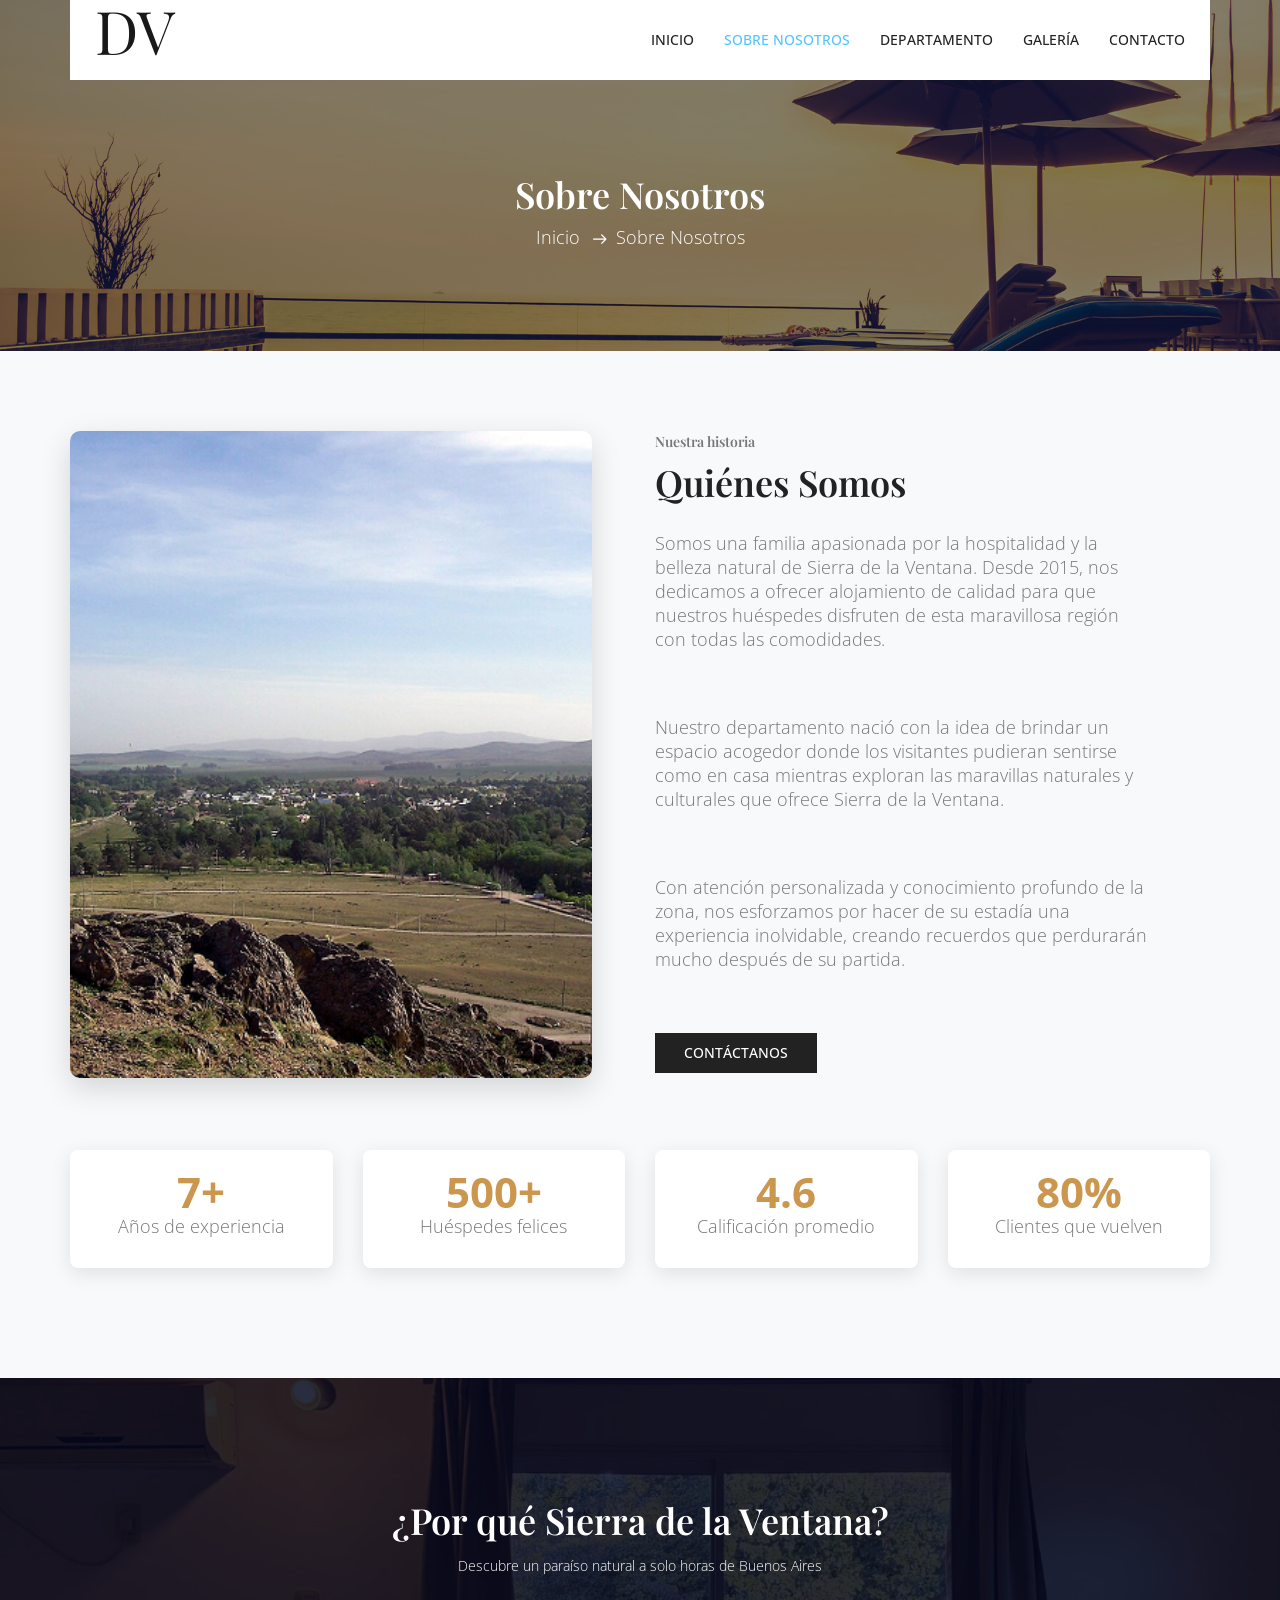
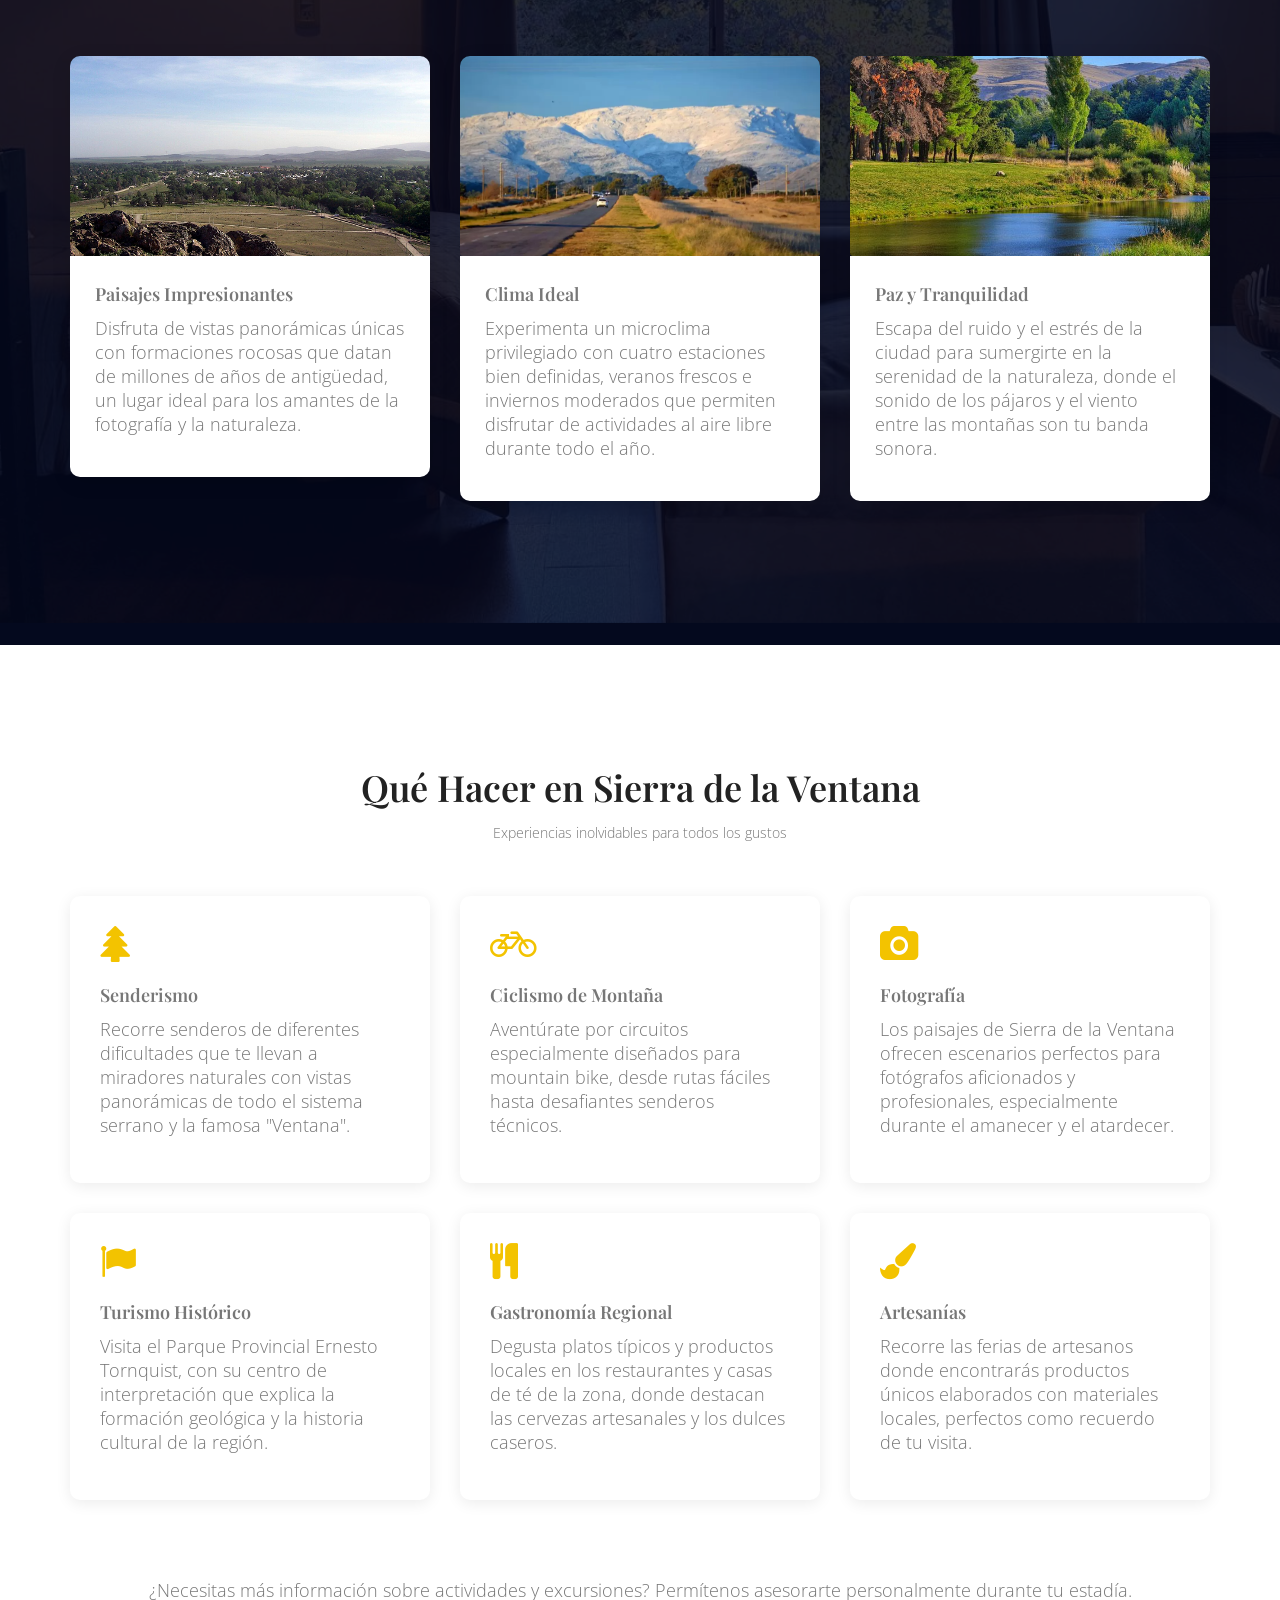
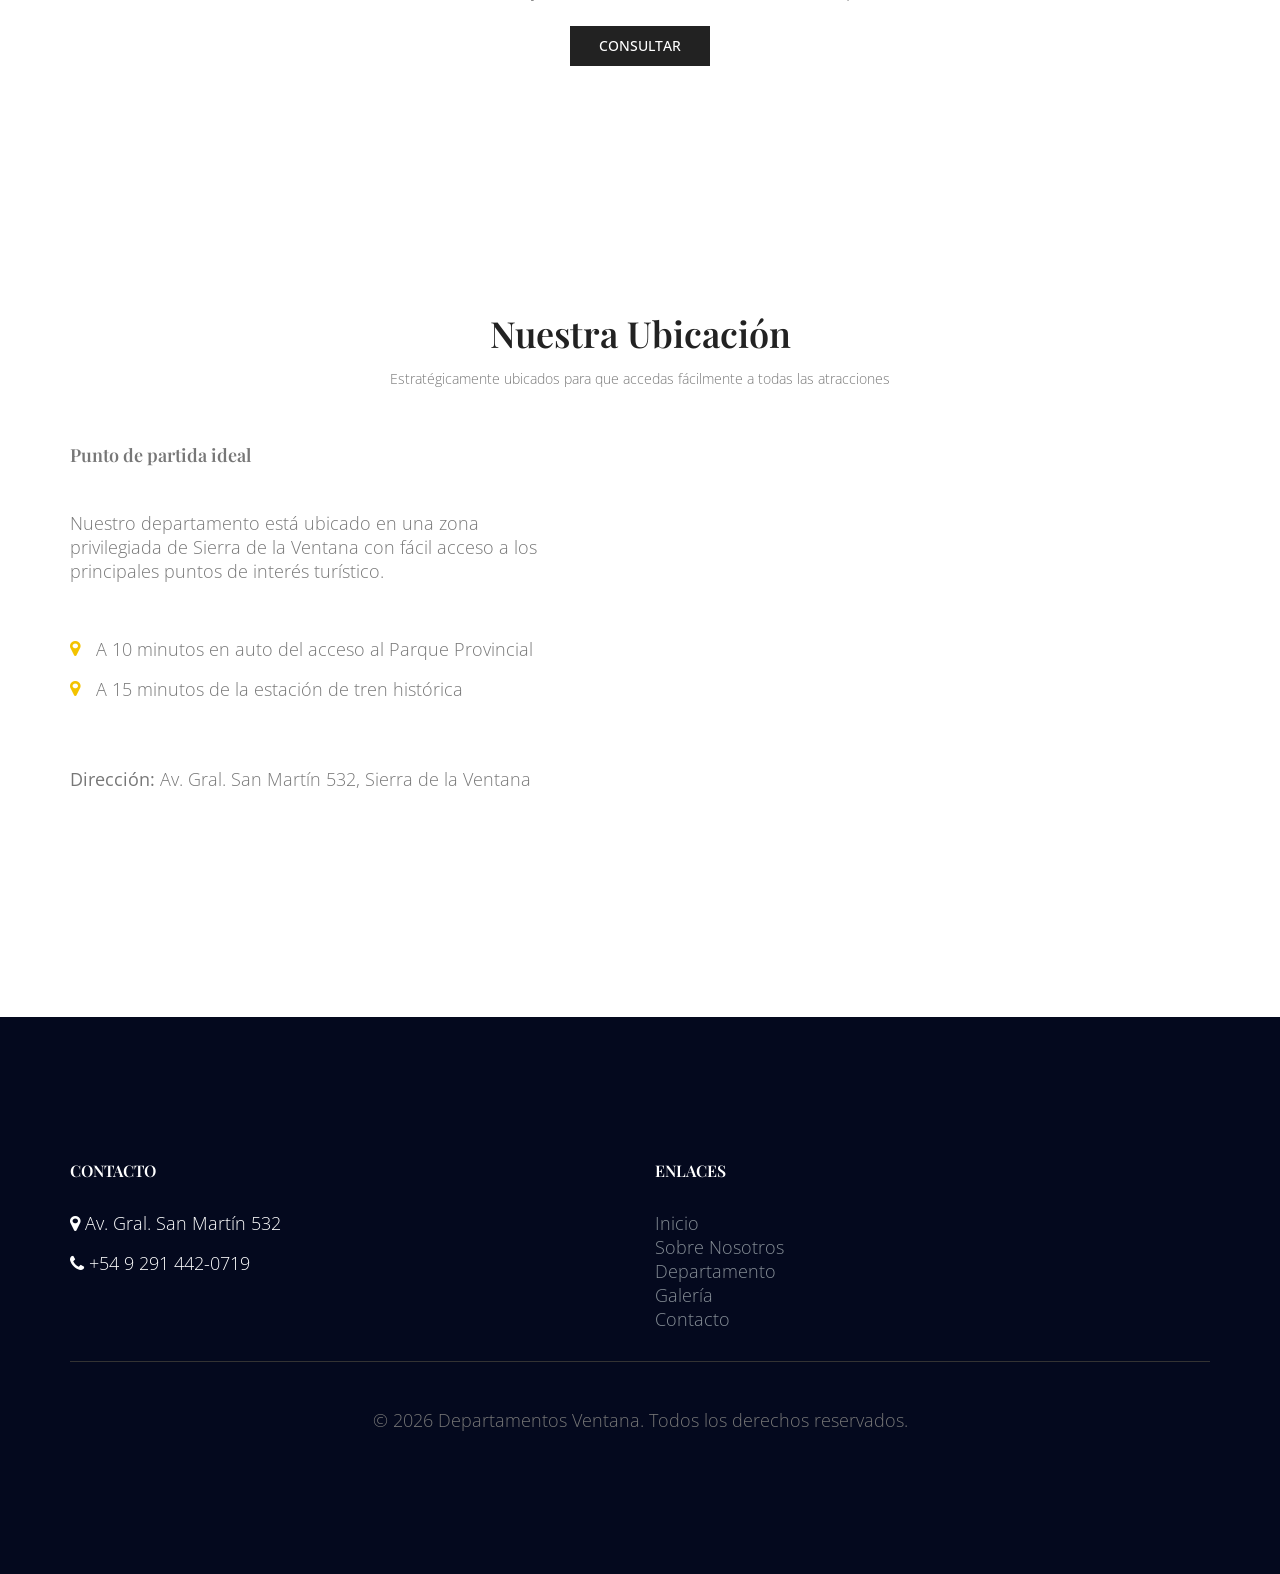
==== commit ce9941e7: "Index y about listos" ====
--- a/about.html
+++ b/about.html
@@ -1,304 +1,292 @@
 <!doctype html>
-<html lang="en">
-    <head>
-        <!-- Required meta tags -->
-        <meta charset="utf-8">
-        <meta name="viewport" content="width=device-width, initial-scale=1, shrink-to-fit=no">
-        <link rel="icon" href="image/favicon.png" type="image/png">
-        <title>Royal Hotel</title>
-        <!-- Bootstrap CSS -->
-        <link rel="stylesheet" href="css/bootstrap.css">
-        <link rel="stylesheet" href="vendors/linericon/style.css">
-        <link rel="stylesheet" href="css/font-awesome.min.css">
-        <link rel="stylesheet" href="vendors/bootstrap-datepicker/bootstrap-datetimepicker.min.css">
-        <link rel="stylesheet" href="vendors/nice-select/css/nice-select.css">
-        <link rel="stylesheet" href="vendors/owl-carousel/owl.carousel.min.css">
-        <!-- main css -->
-        <link rel="stylesheet" href="css/style.css">
-        <link rel="stylesheet" href="css/responsive.css">
-    </head>
-    <body>
-        <!--================Header Area =================-->
-        <header class="header_area">
-            <div class="container">
-                <nav class="navbar navbar-expand-lg navbar-light">
-                    <!-- Brand and toggle get grouped for better mobile display -->
-                    <a class="navbar-brand logo_h" href="index.html"><img src="image/Logo.png" alt=""></a>
-                    <button class="navbar-toggler" type="button" data-toggle="collapse" data-target="#navbarSupportedContent" aria-controls="navbarSupportedContent" aria-expanded="false" aria-label="Toggle navigation">
-                        <span class="icon-bar"></span>
-                        <span class="icon-bar"></span>
-                        <span class="icon-bar"></span>
-                    </button>
-                    <!-- Collect the nav links, forms, and other content for toggling -->
-                    <div class="collapse navbar-collapse offset" id="navbarSupportedContent">
-                        <ul class="nav navbar-nav menu_nav ml-auto">
-                            <li class="nav-item"><a class="nav-link" href="index.html">Home</a></li> 
-                            <li class="nav-item active"><a class="nav-link" href="about.html">About us</a></li>
-                            <li class="nav-item"><a class="nav-link" href="accomodation.html">Accomodation</a></li>
-                            <li class="nav-item"><a class="nav-link" href="gallery.html">Gallery</a></li>
-                            <li class="nav-item submenu dropdown">
-                                <a href="#" class="nav-link dropdown-toggle" data-toggle="dropdown" role="button" aria-haspopup="true" aria-expanded="false">Blog</a>
-                                <ul class="dropdown-menu">
-                                    <li class="nav-item"><a class="nav-link" href="blog.html">Blog</a></li>
-                                    <li class="nav-item"><a class="nav-link" href="blog-single.html">Blog Details</a></li>
-                                </ul>
-                            </li> 
-                            <li class="nav-item"><a class="nav-link" href="elements.html">Elemests</a></li>
-                            <li class="nav-item"><a class="nav-link" href="contact.html">Contact</a></li>
-                        </ul>
-                    </div> 
-                </nav>
-            </div>
-        </header>
-        <!--================Header Area =================-->
-        
-        <!--================Breadcrumb Area =================-->
-        <section class="breadcrumb_area">
-            <div class="overlay bg-parallax" data-stellar-ratio="0.8" data-stellar-vertical-offset="0" data-background=""></div>
-            <div class="container">
-                <div class="page-cover text-center">
-                    <h2 class="page-cover-tittle">About Us</h2>
-                    <ol class="breadcrumb">
-                        <li><a href="index.html">Home</a></li>
-                        <li class="active">About</li>
-                    </ol>
-                </div>
-            </div>
-        </section>
-        <!--================Breadcrumb Area =================-->
-        
-        <!--================ About History Area  =================-->
-        <section class="about_history_area section_gap">
-            <div class="container">
-                <div class="row">
-                    <div class="col-md-6 d_flex align-items-center">
-                        <div class="about_content ">
-                            <h2 class="title title_color">About Us <br>Our History<br>Mission & Vision</h2>
-                            <p>inappropriate behavior is often laughed off as “boys will be boys,” women face higher conduct standards especially in the workplace. That’s why it’s crucial that, as women, our behavior on the job is beyond reproach. inappropriate behavior is often laughed.</p>
-                            <a href="#" class="button_hover theme_btn_two">Request Custom Price</a>
-                        </div>
-                    </div>
-                    <div class="col-md-6">
-                        <img class="img-fluid" src="image/about_bg.jpg" alt="img">
-                    </div>
-                </div>
-            </div>
-        </section>
-        <!--================ About History Area  =================-->
-        
-        <!--================ Facilities Area  =================-->
-        <section class="facilities_area section_gap">
-            <div class="overlay bg-parallax" data-stellar-ratio="0.8" data-stellar-vertical-offset="0" data-background="">  
-            </div>
-            <div class="container">
-                <div class="section_title text-center">
-                    <h2 class="title_w">Royal Facilities</h2>
-                    <p>Who are in extremely love with eco friendly system.</p>
-                </div>
-                <div class="row mb_30">
-                    <div class="col-lg-4 col-md-6">
-                        <div class="facilities_item">
-                            <h4 class="sec_h4"><i class="lnr lnr-dinner"></i>Restaurant</h4>
-                            <p>Usage of the Internet is becoming more common due to rapid advancement of technology and power.</p>
-                        </div>
-                    </div>
-                    <div class="col-lg-4 col-md-6">
-                        <div class="facilities_item">
-                            <h4 class="sec_h4"><i class="lnr lnr-bicycle"></i>Sports CLub</h4>
-                            <p>Usage of the Internet is becoming more common due to rapid advancement of technology and power.</p>
-                        </div>
-                    </div>
-                    <div class="col-lg-4 col-md-6">
-                        <div class="facilities_item">
-                            <h4 class="sec_h4"><i class="lnr lnr-shirt"></i>Swimming Pool</h4>
-                            <p>Usage of the Internet is becoming more common due to rapid advancement of technology and power.</p>
-                        </div>
-                    </div>
-                    <div class="col-lg-4 col-md-6">
-                        <div class="facilities_item">
-                            <h4 class="sec_h4"><i class="lnr lnr-car"></i>Rent a Car</h4>
-                            <p>Usage of the Internet is becoming more common due to rapid advancement of technology and power.</p>
-                        </div>
-                    </div>
-                    <div class="col-lg-4 col-md-6">
-                        <div class="facilities_item">
-                            <h4 class="sec_h4"><i class="lnr lnr-construction"></i>Gymnesium</h4>
-                            <p>Usage of the Internet is becoming more common due to rapid advancement of technology and power.</p>
-                        </div>
-                    </div>
-                    <div class="col-lg-4 col-md-6">
-                        <div class="facilities_item">
-                            <h4 class="sec_h4"><i class="lnr lnr-coffee-cup"></i>Bar</h4>
-                            <p>Usage of the Internet is becoming more common due to rapid advancement of technology and power.</p>
-                        </div>
-                    </div>
-                </div>
-            </div>
-        </section>
-        <!--================ Facilities Area  =================-->
-        
-        <!--================ Testimonial Area  =================-->
-        <section class="testimonial_area section_gap">
-            <div class="container">
-                <div class="section_title text-center">
-                    <h2 class="title_color">Testimonial from our Clients</h2>
-                    <p>The French Revolution constituted for the conscience of the dominant aristocratic class a fall from </p>
-                </div>
-                <div class="testimonial_slider owl-carousel">
-                    <div class="media testimonial_item">
-                        <img class="rounded-circle" src="image/testtimonial-1.jpg" alt="">
-                        <div class="media-body">
-                            <p>As conscious traveling Paupers we must always be concerned about our dear Mother Earth. If you think about it, you travel across her face, and She is the </p>
-                            <a href="#"><h4 class="sec_h4">Fanny Spencer</h4></a>
-                            <div class="star">
-                                <a href="#"><i class="fa fa-star"></i></a>
-                                <a href="#"><i class="fa fa-star"></i></a>
-                                <a href="#"><i class="fa fa-star"></i></a>
-                                <a href="#"><i class="fa fa-star"></i></a>
-                                <a href="#"><i class="fa fa-star-half-o"></i></a>
-                            </div>
-                        </div>
-                    </div>    
-                    <div class="media testimonial_item">
-                        <img class="rounded-circle" src="image/testtimonial-1.jpg" alt="">
-                        <div class="media-body">
-                            <p>As conscious traveling Paupers we must always be concerned about our dear Mother Earth. If you think about it, you travel across her face, and She is the </p>
-                            <a href="#"><h4 class="sec_h4">Fanny Spencer</h4></a>
-                            <div class="star">
-                                <a href="#"><i class="fa fa-star"></i></a>
-                                <a href="#"><i class="fa fa-star"></i></a>
-                                <a href="#"><i class="fa fa-star"></i></a>
-                                <a href="#"><i class="fa fa-star"></i></a>
-                                <a href="#"><i class="fa fa-star-half-o"></i></a>
-                            </div>
-                        </div>
-                    </div>
-                    <div class="media testimonial_item">
-                        <img class="rounded-circle" src="image/testtimonial-1.jpg" alt="">
-                        <div class="media-body">
-                            <p>As conscious traveling Paupers we must always be concerned about our dear Mother Earth. If you think about it, you travel across her face, and She is the </p>
-                            <a href="#"><h4 class="sec_h4">Fanny Spencer</h4></a>
-                            <div class="star">
-                                <a href="#"><i class="fa fa-star"></i></a>
-                                <a href="#"><i class="fa fa-star"></i></a>
-                                <a href="#"><i class="fa fa-star"></i></a>
-                                <a href="#"><i class="fa fa-star"></i></a>
-                                <a href="#"><i class="fa fa-star-half-o"></i></a>
-                            </div>
-                        </div>
-                    </div>    
-                    <div class="media testimonial_item">
-                        <img class="rounded-circle" src="image/testtimonial-1.jpg" alt="">
-                        <div class="media-body">
-                            <p>As conscious traveling Paupers we must always be concerned about our dear Mother Earth. If you think about it, you travel across her face, and She is the </p>
-                            <a href="#"><h4 class="sec_h4">Fanny Spencer</h4></a>
-                            <div class="star">
-                                <a href="#"><i class="fa fa-star"></i></a>
-                                <a href="#"><i class="fa fa-star"></i></a>
-                                <a href="#"><i class="fa fa-star"></i></a>
-                                <a href="#"><i class="fa fa-star"></i></a>
-                                <a href="#"><i class="fa fa-star-half-o"></i></a>
-                            </div>
-                        </div>
-                    </div>
-                </div>
-            </div>
-        </section>
-        <!--================ Testimonial Area  =================-->
-        
-        <!--================ start footer Area  =================-->	
-        <footer class="footer-area section_gap">
-            <div class="container">
-                <div class="row">
-                    <div class="col-lg-3  col-md-6 col-sm-6">
-                        <div class="single-footer-widget">
-                            <h6 class="footer_title">About Agency</h6>
-                            <p>The world has become so fast paced that people don’t want to stand by reading a page of information, they would much rather look at a presentation and understand the message. It has come to a point </p>
-                        </div>
-                    </div>
-                    <div class="col-lg-3 col-md-6 col-sm-6">
-                        <div class="single-footer-widget">
-                            <h6 class="footer_title">Navigation Links</h6>
-                            <div class="row">
-                                <div class="col-4">
-                                    <ul class="list_style">
-                                        <li><a href="#">Home</a></li>
-                                        <li><a href="#">Feature</a></li>
-                                        <li><a href="#">Services</a></li>
-                                        <li><a href="#">Portfolio</a></li>
-                                    </ul>
-                                </div>
-                                <div class="col-4">
-                                    <ul class="list_style">
-                                        <li><a href="#">Team</a></li>
-                                        <li><a href="#">Pricing</a></li>
-                                        <li><a href="#">Blog</a></li>
-                                        <li><a href="#">Contact</a></li>
-                                    </ul>
-                                </div>										
-                            </div>							
-                        </div>
-                    </div>							
-                    <div class="col-lg-3 col-md-6 col-sm-6">
-                        <div class="single-footer-widget">
-                            <h6 class="footer_title">Newsletter</h6>
-                            <p>For business professionals caught between high OEM price and mediocre print and graphic output, </p>		
-                            <div id="mc_embed_signup">
-                                <form target="_blank" action="https://spondonit.us12.list-manage.com/subscribe/post?u=1462626880ade1ac87bd9c93a&amp;id=92a4423d01" method="get" class="subscribe_form relative">
-                                    <div class="input-group d-flex flex-row">
-                                        <input name="EMAIL" placeholder="Email Address" onfocus="this.placeholder = ''" onblur="this.placeholder = 'Email Address '" required="" type="email">
-                                        <button class="btn sub-btn"><span class="lnr lnr-location"></span></button>		
-                                    </div>									
-                                    <div class="mt-10 info"></div>
-                                </form>
-                            </div>
-                        </div>
-                    </div>
-                    <div class="col-lg-3 col-md-6 col-sm-6">
-                        <div class="single-footer-widget instafeed">
-                            <h6 class="footer_title">InstaFeed</h6>
-                            <ul class="list_style instafeed d-flex flex-wrap">
-                                <li><img src="image/instagram/Image-01.jpg" alt=""></li>
-                                <li><img src="image/instagram/Image-02.jpg" alt=""></li>
-                                <li><img src="image/instagram/Image-03.jpg" alt=""></li>
-                                <li><img src="image/instagram/Image-04.jpg" alt=""></li>
-                                <li><img src="image/instagram/Image-05.jpg" alt=""></li>
-                                <li><img src="image/instagram/Image-06.jpg" alt=""></li>
-                                <li><img src="image/instagram/Image-07.jpg" alt=""></li>
-                                <li><img src="image/instagram/Image-08.jpg" alt=""></li>
-                            </ul>
-                        </div>
-                    </div>						
-                </div>
-                <div class="border_line"></div>
-                <div class="row footer-bottom d-flex justify-content-between align-items-center">
-                    <p class="col-lg-8 col-sm-12 footer-text m-0"><!-- Link back to Colorlib can't be removed. Template is licensed under CC BY 3.0. -->
-Copyright &copy;<script>document.write(new Date().getFullYear());</script> All rights reserved | This template is made with <i class="fa fa-heart-o" aria-hidden="true"></i> by <a href="https://colorlib.com" target="_blank">Colorlib</a>
-<!-- Link back to Colorlib can't be removed. Template is licensed under CC BY 3.0. --></p>
-                    <div class="col-lg-4 col-sm-12 footer-social">
-                        <a href="#"><i class="fa fa-facebook"></i></a>
-                        <a href="#"><i class="fa fa-twitter"></i></a>
-                        <a href="#"><i class="fa fa-dribbble"></i></a>
-                        <a href="#"><i class="fa fa-behance"></i></a>
-                    </div>
-                </div>
-            </div>
-        </footer>
-		<!--================ End footer Area  =================-->
-        
-        
-        <!-- Optional JavaScript -->
-        <!-- jQuery first, then Popper.js, then Bootstrap JS -->
-        <script src="js/jquery-3.2.1.min.js"></script>
-        <script src="js/popper.js"></script>
-        <script src="js/bootstrap.min.js"></script>
-        <script src="vendors/owl-carousel/owl.carousel.min.js"></script>
-        <script src="js/jquery.ajaxchimp.min.js"></script>
-        <script src="vendors/bootstrap-datepicker/bootstrap-datetimepicker.min.js"></script>
-        <script src="vendors/nice-select/js/jquery.nice-select.js"></script>
-        <script src="js/mail-script.js"></script>
-        <script src="js/stellar.js"></script>
-        <script src="vendors/lightbox/simpleLightbox.min.js"></script>
-        <script src="js/custom.js"></script>
-    </body>
+<html lang="es">
+<head>
+    <meta charset="utf-8">
+    <meta name="viewport" content="width=device-width, initial-scale=1, shrink-to-fit=no">
+    <link rel="icon" href="image/favicon.png" type="image/png">
+    <title>Departamentos Ventana - Sobre Nosotros</title>
+    <meta name="description" content="Conoce más sobre Departamentos Ventana, tu hogar en Sierra de la Ventana. Descubre nuestra historia, ubicación y actividades para disfrutar en la región.">
+    <link rel="stylesheet" href="css/bootstrap.css">
+    <link rel="stylesheet" href="vendors/linericon/style.css">
+    <link rel="stylesheet" href="css/font-awesome.min.css">
+    <link rel="stylesheet" href="vendors/bootstrap-datepicker/bootstrap-datetimepicker.min.css">
+    <link rel="stylesheet" href="vendors/nice-select/css/nice-select.css">
+    <link rel="stylesheet" href="vendors/owl-carousel/owl.carousel.min.css">
+    <link rel="stylesheet" href="css/style.css">
+    <link rel="stylesheet" href="css/responsive.css">
+
+</head>
+<body>
+<header class="header_area">
+    <div class="container">
+        <nav class="navbar navbar-expand-lg navbar-light">
+            <a class="navbar-brand logo_h" href="index.html"><p class="logoDV">DV</p></a>
+            <button class="navbar-toggler" type="button" data-toggle="collapse" data-target="#navbarSupportedContent" aria-controls="navbarSupportedContent" aria-expanded="false" aria-label="Toggle navigation">
+                <span class="icon-bar"></span>
+                <span class="icon-bar"></span>
+                <span class="icon-bar"></span>
+            </button>
+            <div class="collapse navbar-collapse offset" id="navbarSupportedContent">
+                <ul class="nav navbar-nav menu_nav ml-auto">
+                    <li class="nav-item"><a class="nav-link" href="index.html">Inicio</a></li>
+                    <li class="nav-item active"><a class="nav-link" href="about.html">Sobre Nosotros</a></li>
+                    <li class="nav-item"><a class="nav-link" href="accomodation.html">Departamento</a></li>
+                    <li class="nav-item"><a class="nav-link" href="gallery.html">Galería</a></li>
+                    <li class="nav-item"><a class="nav-link" href="contact.html">Contacto</a></li>
+                </ul>
+            </div>
+        </nav>
+    </div>
+</header>
+<section class="breadcrumb_area">
+    <div class="overlay bg-parallax" data-stellar-ratio="0.8" data-stellar-vertical-offset="0" data-background=""></div>
+    <div class="container">
+        <div class="page-cover text-center">
+            <h2 class="page-cover-tittle">Sobre Nosotros</h2>
+            <ol class="breadcrumb">
+                <li><a href="index.html">Inicio</a></li>
+                <li class="active">Sobre Nosotros</li>
+            </ol>
+        </div>
+    </div>
+</section>
+<section class="about-us-section">
+    <div class="container">
+        <div class="row align-items-stretch">
+            <div class="col-md-6 pr-lg-5 mb-5 mb-md-0 d-flex flex-column">
+                <div class="about-image" style="border-radius: 10px; overflow: hidden;">
+                    <img src="image/sierra-ventana-intro.png" alt="Departamentos Ventana" class="img-fluid" style="object-fit: cover; width: 100%; height: 100%;">
+                </div>
+            </div>
+            <div class="col-md-6 d-flex align-items-center">
+                <div class="about_content">
+                    <div class="section_title" style="margin-bottom: 0;">
+                        <h6>Nuestra historia</h6>
+                        <h2 class="title_color">Quiénes Somos</h2>
+                    </div>
+                    <p>Somos una familia apasionada por la hospitalidad y la belleza natural de Sierra de la Ventana. Desde 2015, nos dedicamos a ofrecer alojamiento de calidad para que nuestros huéspedes disfruten de esta maravillosa región con todas las comodidades.</p>
+                    <p>Nuestro departamento nació con la idea de brindar un espacio acogedor donde los visitantes pudieran sentirse como en casa mientras exploran las maravillas naturales y culturales que ofrece Sierra de la Ventana.</p>
+                    <p>Con atención personalizada y conocimiento profundo de la zona, nos esforzamos por hacer de su estadía una experiencia inolvidable, creando recuerdos que perdurarán mucho después de su partida.</p>
+                    <a href="contact.html" class="button_hover theme_btn_two mt-3">Contáctanos</a>
+                </div>
+            </div>
+        </div>
+
+        <div class="row mt-5 pt-4">
+            <div class="col-lg-3 col-md-6">
+                <div class="counter-box">
+                    <div class="counter-number">7+</div>
+                    <div class="counter-text">Años de experiencia</div>
+                </div>
+            </div>
+            <div class="col-lg-3 col-md-6">
+                <div class="counter-box">
+                    <div class="counter-number">500+</div>
+                    <div class="counter-text">Huéspedes felices</div>
+                </div>
+            </div>
+            <div class="col-lg-3 col-md-6">
+                <div class="counter-box">
+                    <div class="counter-number">4.6</div>
+                    <div class="counter-text">Calificación promedio</div>
+                </div>
+            </div>
+            <div class="col-lg-3 col-md-6">
+                <div class="counter-box">
+                    <div class="counter-number">80%</div>
+                    <div class="counter-text">Clientes que vuelven</div>
+                </div>
+            </div>
+        </div>
+    </div>
+</section>
+<section class="facilities_area section_gap">
+    <div class="overlay bg-parallax" data-stellar-ratio="0.8" data-stellar-vertical-offset="0" data-background="">
+    </div>
+    <div class="container">
+        <div class="section_title text-center">
+            <h2 class="title_w">¿Por qué Sierra de la Ventana?</h2>
+            <p class="text-white">Descubre un paraíso natural a solo horas de Buenos Aires</p>
+        </div>
+
+        <div class="row mb_30">
+            <div class="col-lg-4 col-md-6 mb-4">
+                <div class="feature-card">
+                    <div class="card-img">
+                        <img src="image/sierra-ventana-intro.png" alt="Paisajes Naturales">
+                    </div>
+                    <div class="card-body">
+                        <h4>Paisajes Impresionantes</h4>
+                        <p>Disfruta de vistas panorámicas únicas con formaciones rocosas que datan de millones de años de antigüedad, un lugar ideal para los amantes de la fotografía y la naturaleza.</p>
+                    </div>
+                </div>
+            </div>
+
+            <div class="col-lg-4 col-md-6 mb-4">
+                <div class="feature-card">
+                    <div class="card-img">
+                        <img src="image/sobre-nosotros-clima.jpg" alt="Clima Ideal">
+                    </div>
+                    <div class="card-body">
+                        <h4>Clima Ideal</h4>
+                        <p>Experimenta un microclima privilegiado con cuatro estaciones bien definidas, veranos frescos e inviernos moderados que permiten disfrutar de actividades al aire libre durante todo el año.</p>
+                    </div>
+                </div>
+            </div>
+
+            <div class="col-lg-4 col-md-6 mb-4">
+                <div class="feature-card">
+                    <div class="card-img">
+                        <img src="image/sobre-nosotros-tranquilidad.jpg" alt="Tranquilidad">
+                    </div>
+                    <div class="card-body">
+                        <h4>Paz y Tranquilidad</h4>
+                        <p>Escapa del ruido y el estrés de la ciudad para sumergirte en la serenidad de la naturaleza, donde el sonido de los pájaros y el viento entre las montañas son tu banda sonora.</p>
+                    </div>
+                </div>
+            </div>
+        </div>
+
+
+    </div>
+</section>
+<section id="activities" class="about_history_area section_gap">
+    <div class="container">
+        <div class="section_title text-center mb-5">
+            <h2 class="title_color">Qué Hacer en Sierra de la Ventana</h2>
+            <p>Experiencias inolvidables para todos los gustos</p>
+        </div>
+
+        <div class="row">
+            <div class="col-lg-4 col-md-6">
+                <div class="activity-item">
+                    <div class="activity-icon">
+                        <i class="fa fa-tree"></i>
+                    </div>
+                    <h4>Senderismo</h4>
+                    <p>Recorre senderos de diferentes dificultades que te llevan a miradores naturales con vistas panorámicas de todo el sistema serrano y la famosa "Ventana".</p>
+                </div>
+            </div>
+            <div class="col-lg-4 col-md-6">
+                <div class="activity-item">
+                    <div class="activity-icon">
+                        <i class="fa fa-bicycle"></i>
+                    </div>
+                    <h4>Ciclismo de Montaña</h4>
+                    <p>Aventúrate por circuitos especialmente diseñados para mountain bike, desde rutas fáciles hasta desafiantes senderos técnicos.</p>
+                </div>
+            </div>
+            <div class="col-lg-4 col-md-6">
+                <div class="activity-item">
+                    <div class="activity-icon">
+                        <i class="fa fa-camera"></i>
+                    </div>
+                    <h4>Fotografía</h4>
+                    <p>Los paisajes de Sierra de la Ventana ofrecen escenarios perfectos para fotógrafos aficionados y profesionales, especialmente durante el amanecer y el atardecer.</p>
+                </div>
+            </div>
+            <div class="col-lg-4 col-md-6">
+                <div class="activity-item">
+                    <div class="activity-icon">
+                        <i class="fa fa-flag"></i>
+                    </div>
+                    <h4>Turismo Histórico</h4>
+                    <p>Visita el Parque Provincial Ernesto Tornquist, con su centro de interpretación que explica la formación geológica y la historia cultural de la región.</p>
+                </div>
+            </div>
+            <div class="col-lg-4 col-md-6">
+                <div class="activity-item">
+                    <div class="activity-icon">
+                        <i class="fa fa-cutlery"></i>
+                    </div>
+                    <h4>Gastronomía Regional</h4>
+                    <p>Degusta platos típicos y productos locales en los restaurantes y casas de té de la zona, donde destacan las cervezas artesanales y los dulces caseros.</p>
+                </div>
+            </div>
+            <div class="col-lg-4 col-md-6">
+                <div class="activity-item">
+                    <div class="activity-icon">
+                        <i class="fa fa-paint-brush"></i>
+                    </div>
+                    <h4>Artesanías</h4>
+                    <p>Recorre las ferias de artesanos donde encontrarás productos únicos elaborados con materiales locales, perfectos como recuerdo de tu visita.</p>
+                </div>
+            </div>
+        </div>
+
+        <div class="text-center mt-5">
+            <p class="mb-4">¿Necesitas más información sobre actividades y excursiones? Permítenos asesorarte personalmente durante tu estadía.</p>
+            <a href="contact.html" class="button_hover theme_btn_two">Consultar</a>
+        </div>
+    </div>
+</section>
+<section class="about_history_area section_gap">
+    <div class="container">
+        <div class="section_title text-center mb-5">
+            <h2 class="title_color">Nuestra Ubicación</h2>
+            <p>Estratégicamente ubicados para que accedas fácilmente a todas las atracciones</p>
+        </div>
+        <div class="row">
+            <div class="col-md-6 mb-4 mb-md-0">
+                <div class="about_content">
+                    <h4 class="mb-4">Punto de partida ideal</h4>
+                    <p>Nuestro departamento está ubicado en una zona privilegiada de Sierra de la Ventana con fácil acceso a los principales puntos de interés turístico.</p>
+                    <ul class="mt-4 mb-5 list-unstyled">
+                        <li class="d-flex align-items-center mb-3">
+                            <i class="fa fa-map-marker mr-3 text-highlight"></i>
+                            <span>A 10 minutos en auto del acceso al Parque Provincial</span>
+                        </li>
+                        <li class="d-flex align-items-center mb-3">
+                            <i class="fa fa-map-marker mr-3 text-highlight"></i>
+                            <span>A 15 minutos de la estación de tren histórica</span>
+                        </li>
+                    </ul>
+                    <p><strong>Dirección:</strong> Av. Gral. San Martín 532, Sierra de la Ventana</p>
+                </div>
+            </div>
+            <div class="col-md-6">
+                <div class="shadow-lg rounded overflow-hidden">
+                    <iframe src="https://www.google.com/maps/embed?pb=!1m18!1m12!1m3!1d100423.5556066746!2d-61.879933785192144!3d-38.134702420015756!2m3!1f0!2f0!3f0!3m2!1i1024!2i768!4f13.1!3m3!1m2!1s0x95eceeb38713eaf3%3A0x45f4d7ac61c5f401!2sDepartamentos%20Ventana!5e0!3m2!1ses-419!2sar!4v1748965260625!5m2!1ses-419!2sar" width="600" height="450" style="border:0;" allowfullscreen="" loading="lazy" referrerpolicy="no-referrer-when-downgrade"></iframe>
+                </div>
+            </div>
+        </div>
+    </div>
+</section>
+<footer class="footer-area section_gap">
+    <div class="container">
+        <div class="row">
+            <div class="col-md-6">
+                <h6 class="footer_title">Contacto</h6>
+                <p class="text-white"><i class="fa fa-map-marker"></i> Av. Gral. San Martín 532</p>
+                <p class="text-white"><i class="fa fa-phone"></i> +54 9 291 442-0719</p>
+            </div>
+            <div class="col-md-6">
+                <h6 class="footer_title">Enlaces</h6>
+                <ul class="list_style">
+                    <li><a href="index.html" class="text-secondary">Inicio</a></li>
+                    <li><a href="about.html" class="text-secondary">Sobre Nosotros</a></li>
+                    <li><a href="accomodation.html" class="text-secondary">Departamento</a></li>
+                    <li><a href="gallery.html" class="text-secondary">Galería</a></li>
+                    <li><a href="contact.html" class="text-secondary">Contacto</a></li>
+                </ul>
+            </div>
+        </div>
+        <div class="border_line"></div>
+        <div class="footer-bottom text-center">
+            <p class="footer-text m-0">© <script>document.write(new Date().getFullYear());</script> Departamentos Ventana. Todos los derechos reservados.</p>
+        </div>
+    </div>
+</footer>
+<script src="js/jquery-3.2.1.min.js"></script>
+<script src="js/popper.js"></script>
+<script src="js/bootstrap.min.js"></script>
+<script src="vendors/owl-carousel/owl.carousel.min.js"></script>
+<script src="js/jquery.ajaxchimp.min.js"></script>
+<script src="js/mail-script.js"></script>
+<script src="vendors/bootstrap-datepicker/bootstrap-datetimepicker.min.js"></script>
+<script src="vendors/nice-select/js/jquery.nice-select.js"></script>
+<script src="js/stellar.js"></script>
+<script src="vendors/lightbox/simpleLightbox.min.js"></script>
+<script src="js/custom.js"></script>
+</body>
 </html>
--- a/css/style.css
+++ b/css/style.css
@@ -85,13 +85,14 @@
 
 body {
   line-height: 24px;
-  font-size: 14px;
+  font-size: 18px;
   font-family: "Open Sans", sans-serif;
   font-weight: 300;
   color: #777777;
 }
 
-.font-playfair {
+.logoDV {
+  font-size: 3em;
   font-family: "Playfair Display", serif;
 }
 
@@ -102,6 +103,11 @@
 h1, h2, h3, h4, h5, h6 {
   font-family: "Playfair Display", serif;
   font-weight: 600;
+}
+
+h1{
+  font-size: 3em!important;
+  letter-spacing: 2px;
 }
 
 button:focus {
@@ -174,12 +180,12 @@
   text-transform: uppercase;
   color: #fff;
   font-weight: 600;
-  background: #f3c300;
+  background: #A9996C;
   padding: 5px 30px;
 }
 
 .theme_btn:before {
-  background: #f8b100;
+  background: #A9996C;
 }
 
 .theme_btn:hover {
@@ -220,7 +226,7 @@
   -ms-transform: translateX(-100%);
   transform: translateX(-100%);
   z-index: -1;
-  background: #f8b100;
+  background: #83764a;
   -webkit-transition: all 0.3s linear;
   -o-transition: all 0.3s linear;
   transition: all 0.3s linear;
@@ -343,7 +349,7 @@
 }
 
 .navbar .menu_nav .nav-item .nav-link {
-  font: 500 12px/80px "Poppins", sans-serif;
+  font: 500 14px/80px "Open Sans", sans-serif;
   color: #222222;
   text-transform: uppercase;
   padding: 0px;
@@ -505,7 +511,7 @@
 }
 
 .banner_area .bg-parallax {
-  background: url("../image/banner_bg.jpg") no-repeat scroll center 0/cover;
+  background: url("../image/banner_bg.png") no-repeat scroll center 0/cover;
   opacity: 0.50;
 }
 
@@ -554,7 +560,7 @@
 
 .banner_content p {
   font-weight: 300;
-  font-size: 14px;
+  font-size: 1em;
   line-height: 24px;
   padding: 10px 0px 20px;
 }
@@ -834,7 +840,7 @@
 }
 
 .facilities_area .bg-parallax {
-  background: url("../image/facilites_bg.jpg") no-repeat scroll center 0/cover;
+  background: url("../image/background-inicio-servicios.jpg") no-repeat scroll center 0/cover;
   opacity: 0.15;
 }
 
@@ -933,6 +939,7 @@
   border: 1px solid #eeeeee;
   background: #fff;
   padding: 40px;
+  height: 100%;
 }
 
 .testimonial_slider .testimonial_item img {
@@ -946,6 +953,7 @@
   line-height: 24px;
   margin-bottom: 0px;
   padding-bottom: 15px;
+  flex-grow: 1;
 }
 
 .testimonial_slider .testimonial_item .sec_h4 {
@@ -963,6 +971,7 @@
   color: #f3c300;
   font-size: 14px;
 }
+
 
 .testimonial_slider .owl-dots {
   text-align: center;
@@ -3606,4 +3615,240 @@
 
 /*---------------------------------------------------- */
 
-/*# sourceMappingURL=style.css.map */+/*# sourceMappingURL=style.css.map */
+
+/* Estilos para la sección de servicios */
+.servicios_area {
+  background-color: #f9f9ff;
+}
+
+.servicio_card {
+  background: #fff;
+  padding: 30px 20px;
+  text-align: center;
+  border-radius: 5px;
+  box-shadow: 0px 10px 30px 0px rgba(153, 153, 153, 0.1);
+  transition: all 0.3s ease;
+  height: 100%;
+}
+
+.servicio_card:hover {
+  transform: translateY(-10px);
+  box-shadow: 0px 15px 30px 0px rgba(153, 153, 153, 0.2);
+}
+
+.servicio_card .icon_box {
+  height: 70px;
+  width: 70px;
+  margin: 0 auto 20px;
+  background: #f3c300;
+  color: #fff;
+  font-size: 30px;
+  line-height: 70px;
+  border-radius: 50%;
+}
+
+.servicio_card h4 {
+  font-size: 20px;
+  margin-bottom: 15px;
+  color: #04091e;
+  font-weight: 600;
+}
+
+.servicio_card p {
+  margin-bottom: 0;
+  color: #777;
+}
+
+/* Estilos para la sección de galería mejorada */
+.gallery_preview_area {
+  background-color: #f9f9ff;
+  padding: 100px 0;
+}
+
+.gallery_box {
+  margin-top: 40px;
+}
+
+.gallery_grid {
+  margin-bottom: 30px;
+}
+
+.main_gallery_img, .gallery_thumb {
+  overflow: hidden;
+  border-radius: 5px;
+  box-shadow: 0px 10px 20px rgba(0, 0, 0, 0.1);
+  transition: all 0.3s ease;
+}
+
+.main_gallery_img:hover, .gallery_thumb:hover {
+  transform: translateY(-5px);
+  box-shadow: 0px 15px 25px rgba(0, 0, 0, 0.15);
+}
+
+.gallery_overlay {
+  position: absolute;
+  top: 0;
+  left: 0;
+  width: 100%;
+  height: 100%;
+  background: rgba(4, 9, 30, 0.7);
+  opacity: 0;
+  transition: all 0.3s ease;
+}
+
+.main_gallery_img:hover .gallery_overlay {
+  opacity: 1;
+}
+
+.overlay_content {
+  padding: 20px;
+  color: #fff;
+}
+
+.overlay_content h3 {
+  color: #fff;
+  margin-bottom: 20px;
+}
+
+.hover_overlay {
+  position: absolute;
+  top: 0;
+  left: 0;
+  width: 100%;
+  height: 100%;
+  background: rgba(243, 195, 0, 0.2);
+  opacity: 0;
+  transition: all 0.3s ease;
+}
+
+.gallery_thumb:hover .hover_overlay {
+  opacity: 1;
+}
+
+.gallery_info {
+  max-width: 700px;
+  margin: 0 auto;
+}
+
+
+/* Sobre Nosotros */
+.feature-card {
+  border-radius: 10px;
+  overflow: hidden;
+  transition: transform 0.3s ease;
+  margin-bottom: 30px;
+  box-shadow: 0 5px 20px rgba(0,0,0,0.1);
+}
+.feature-card:hover {
+  transform: translateY(-10px);
+}
+.feature-card .card-img {
+  height: 200px;
+  overflow: hidden;
+}
+.feature-card img {
+  transition: transform 0.5s ease;
+  width: 100%;
+  height: 100%;
+  object-fit: cover;
+}
+.feature-card:hover img {
+  transform: scale(1.1);
+}
+.feature-card .card-body {
+  padding: 25px;
+  background-color: #fff;
+}
+.activity-item {
+  position: relative;
+  padding: 30px;
+  border-radius: 10px;
+  background-color: #fff;
+  margin-bottom: 30px;
+  /* transition: all 0.3s ease; */ /* Transición eliminada para quitar animación */
+  overflow: hidden;
+  box-shadow: 0 3px 15px rgba(0,0,0,0.08);
+}
+.activity-item:hover {
+  /* transform: translateY(-5px); */ /* Animación eliminada */
+  box-shadow: 0 10px 25px rgba(0,0,0,0.15); /* Cambio de sombra se mantiene, pero será instantáneo */
+}
+.activity-item .activity-icon {
+  font-size: 36px;
+  color: #f3c300;
+  margin-bottom: 20px;
+  /* transition: transform 0.3s ease; */ /* Transición eliminada */
+}
+.activity-item:hover .activity-icon {
+  /* transform: rotate(360deg); */ /* Animación eliminada */
+}
+.about-us-section {
+  position: relative;
+  overflow: hidden;
+  background-color: #f8f9fa;
+  padding: 80px 0;
+}
+.about-us-section .about-image {
+  position: relative;
+  /* border-radius: 10px;  /* Movido al style inline del div para mejor control con flex/object-fit */
+  /* overflow: hidden; /* Movido al style inline del div */
+  box-shadow: 0 10px 30px rgba(0,0,0,0.15);
+  /* Nuevos estilos para que el contenedor de imagen crezca con flex */
+  flex-grow: 1;
+  display: flex;
+}
+.about-us-section .about-image img {
+  width: 100%;
+  /* Estilos para que la imagen cubra el contenedor */
+  /* height: 100%; /* Aplicado inline */
+  /* object-fit: cover; /* Aplicado inline */
+}
+.about-us-section .about-image:before {
+  content: "";
+  position: absolute;
+  top: -20px;
+  left: -20px;
+  width: 100px;
+  height: 100px;
+  border-top: 5px solid #f3c300;
+  border-left: 5px solid #f3c300;
+  z-index: 1;
+}
+.about-us-section .about-image:after {
+  content: "";
+  position: absolute;
+  bottom: -20px;
+  right: -20px;
+  width: 100px;
+  height: 100px;
+  border-bottom: 5px solid #f3c300;
+  border-right: 5px solid #f3c300;
+  z-index: 1;
+}
+.counter-box {
+  text-align: center;
+  padding: 30px 20px;
+  border-radius: 8px;
+  background: #fff;
+  box-shadow: 0 5px 20px rgba(0,0,0,0.1);
+  margin-bottom: 30px;
+}
+.counter-number {
+  font-size: 42px;
+  font-weight: 700;
+  color: #cb964e;
+}
+.counter-text {
+  font-size: 18px;
+  margin-top: 10px;
+}
+.text-highlight {
+  color: #f3c300;
+}
+
+@media (max-width: 767px) {
+  .servicio_card {
+    margin-bottom: 20px;
+  }
+}
--- a/css/responsive.css
+++ b/css/responsive.css
@@ -0,0 +1,245 @@
+@media (max-width: 1480px){
+    .navbar .menu_nav .nav-item.submenu ul{
+        left: auto;
+        right: 0;
+    }
+}
+@media(max-width: 1199px){
+}
+@media(max-width: 991px){
+	.navbar-toggler{
+		border: none;
+		border-radius: 0px;
+		padding: 0px;
+		cursor: pointer;
+		margin-top: 20px;
+		margin-bottom: 20px;
+	}
+    .navbar{
+        padding: 0px 15px;
+    }
+	.header_area .navbar-brand {
+		padding-top: 0px;
+	}
+	.main_menu_inner {
+		background: #000;
+	}
+	.navbar-toggler[aria-expanded="false"] span:nth-child(2) {
+		opacity: 1;
+	}
+	.navbar-toggler[aria-expanded="true"] span:nth-child(2) {
+		opacity: 0;
+	}
+	.navbar-toggler[aria-expanded="true"] span:first-child {
+		transform: rotate(-45deg);
+		position: relative;
+		top: 7.5px;
+	}
+	.navbar-toggler[aria-expanded="true"] span:last-child {
+		transform: rotate(45deg);
+		bottom: 6px;
+		position: relative;
+	}
+	.navbar-toggler span{
+		display: block;
+		width: 25px;
+		height: 3px;
+		background: #71613c;
+		margin: auto;
+		margin-bottom: 4px;
+		transition: all 400ms linear;
+		cursor: pointer;
+	}
+    .navbar .menu_nav .nav-item{
+        z-index: 1;
+    }
+	.navbar .menu_nav .nav-item .nav-link {
+        line-height: 36px;
+		padding: 0px;
+        position: relative;
+	}
+    .navbar .menu_nav .nav-item.dropdown:after{
+        display: inline-block;
+        content: "\e874";
+        font-family: 'Linearicons-Free';
+        font-size: 13px;
+        color: #777777;
+        top: 0px;
+        height: 100%;
+        line-height: 36px;
+        border: 0px;
+        position: absolute;
+        right: 0px;
+        z-index: -1;
+    }
+    .navbar .menu_nav .nav-item.dropdown.show:after,.navbar .menu_nav .nav-item.dropdown:focus:after{
+        color: #52c5fd;
+        outline: none;
+    }
+	.navbar .menu_nav .nav-item + li {
+		margin-left: 0px;
+	}
+	.navbar-collapse {
+		max-height: 288px;
+		overflow-y: scroll;
+	}
+	.hotel_booking_table {
+		padding: 28px 15px 15px;
+	}
+	.banner_area {
+		display: block;
+	}
+	.banner_area .position {
+		position: relative;
+		background: #04091e;
+		bottom: 0px;
+	}
+	.banner_area {
+		min-height: 100%;
+	}
+	.banner_content {
+		margin-bottom: 94px;
+		margin-top: 124px;
+	}
+	.accomodation_area .row{
+		max-width: 556px;
+		margin: 0px auto -30px;
+	}
+	.about_content {
+		padding-right: 0px;
+	}
+	.testimonial_slider .testimonial_item {
+		padding: 25px 30px;
+	}
+	.footer-area .col-sm-6{
+		margin-bottom: 30px;
+	}
+	.footer-bottom{
+		text-align: center;
+	}
+	.footer-bottom .footer-social {
+		text-align: center;
+		margin-top: 20px;
+	}
+    .blog_banner .banner_content{
+        margin: 200px 0px 120px;
+    }
+    .categories_post img{
+        width: 100%;
+    }
+    .blog_categorie_area .col-lg-4 + .col-lg-4{
+        margin-top: 40px;
+    }
+    .blog_area{
+        padding-bottom: 80px;
+    }
+    .single-post-area .blog_right_sidebar{
+        margin-top: 30px;
+    }
+	.gallery_grid .col-lg-4 .row {
+		margin-top: 30px;
+	}
+}
+@media(max-width: 767px){
+	.about_content {
+		padding-bottom: 50px;
+	}
+	.single-recent-blog-post {
+		max-width: 360px;
+		margin: 0px auto 30px;
+	}
+    .boking_table {
+		margin-left: -0px;
+	}
+    .hotel_booking_table{
+        display: block;
+        padding: 30px 0px;
+    }
+    .gallery_item img {
+        max-width: 100%;
+        width: 100%;
+    }
+    .blog_banner .banner_content h4 {
+        font-size: 48px;
+        line-height: 58px;
+        margin-bottom: 20px;
+    }
+    .blog_info{
+        text-align: left !important;
+        padding-top: 0px;
+        padding-bottom: 10px;
+    }
+    .blog_meta li{
+        display: inline-block;
+        width: calc(95%/ 2);
+    }
+    .single-post .blog_info{
+        padding-top: 30px;
+        padding-bottom: 0px;
+    }
+    .single-post-area .social-links{
+        padding-left: 0px;
+        margin-bottom: 0px;
+    }
+    .comment-form .email {
+        margin-bottom: 0px;
+    }
+    .contact_form{
+        margin-top: 30px;
+    }
+	.gallery_preview_area {
+		padding: 70px 0;
+	}
+}
+@media(max-width: 575px){
+	.banner_content h2 {
+		font-size: 40px;
+		line-height: 50px;
+	}
+	.banner_content p br{
+		display: none;
+	}
+	.accomodation_area .row {
+		max-width: 278px;
+		margin: 0px auto -30px;
+	}
+	.section_gap {
+		padding: 70px 0;
+	}
+	.section_title h2 {
+		font-size: 26px;
+		line-height: 36px;
+	}
+	.testimonial_slider .testimonial_item img {
+		margin-right: 0px;
+		margin-bottom: 15px;
+	}
+	.testimonial_slider .testimonial_item{
+		display: block;
+	}
+    .navbar{
+        padding: 0px 10px;
+    }
+    .header_area .container{
+        padding: 0px;
+    }
+    .header-top .container{
+        padding: 0px 15px;
+    }
+    .blog_banner .banner_content h4 {
+        font-size: 36px;
+        line-height: 46px;
+    }
+}
+@media(max-width: 480px){
+    .comments-area .comment-list.left-padding {
+        padding-left: 5px;
+    }
+    .comments-area .thumb{
+        margin-right: 5px;
+    }
+    .comments-area .btn-reply{
+        padding: 0px 8px;
+    }
+}
+
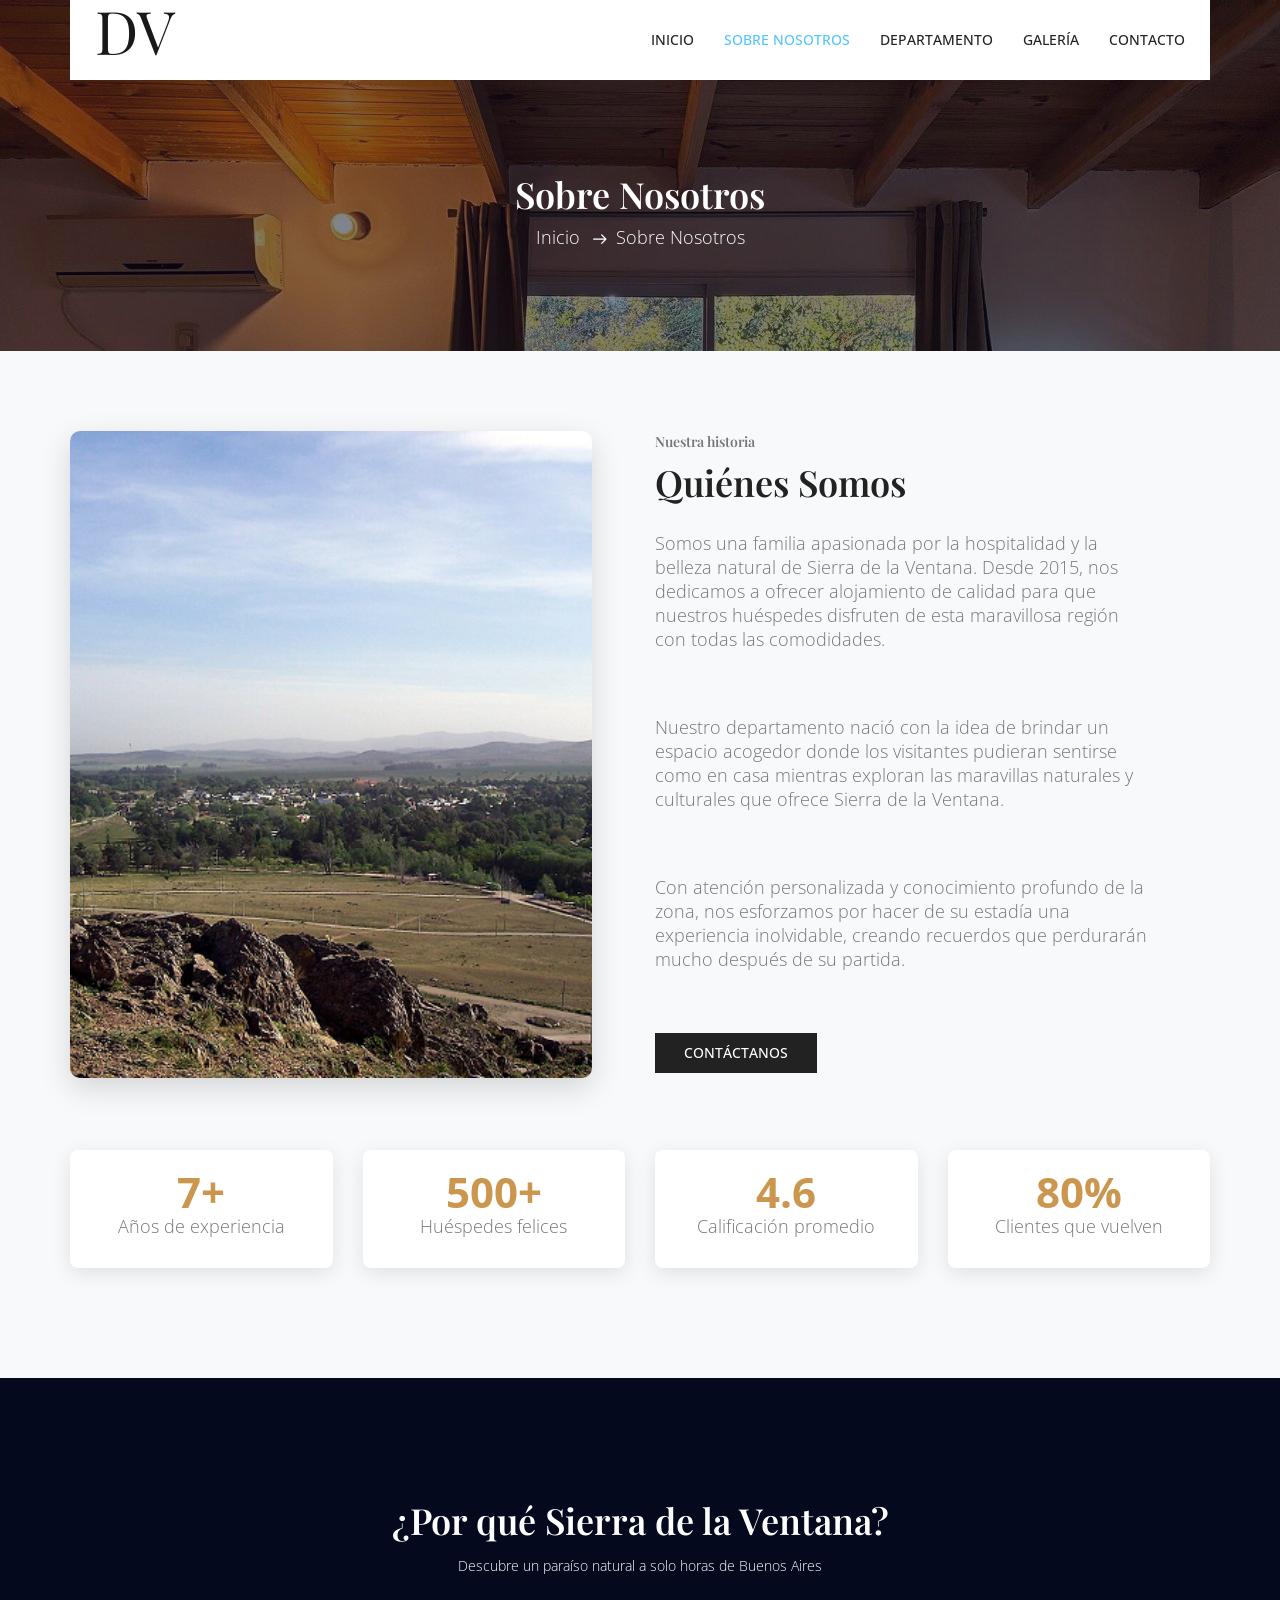
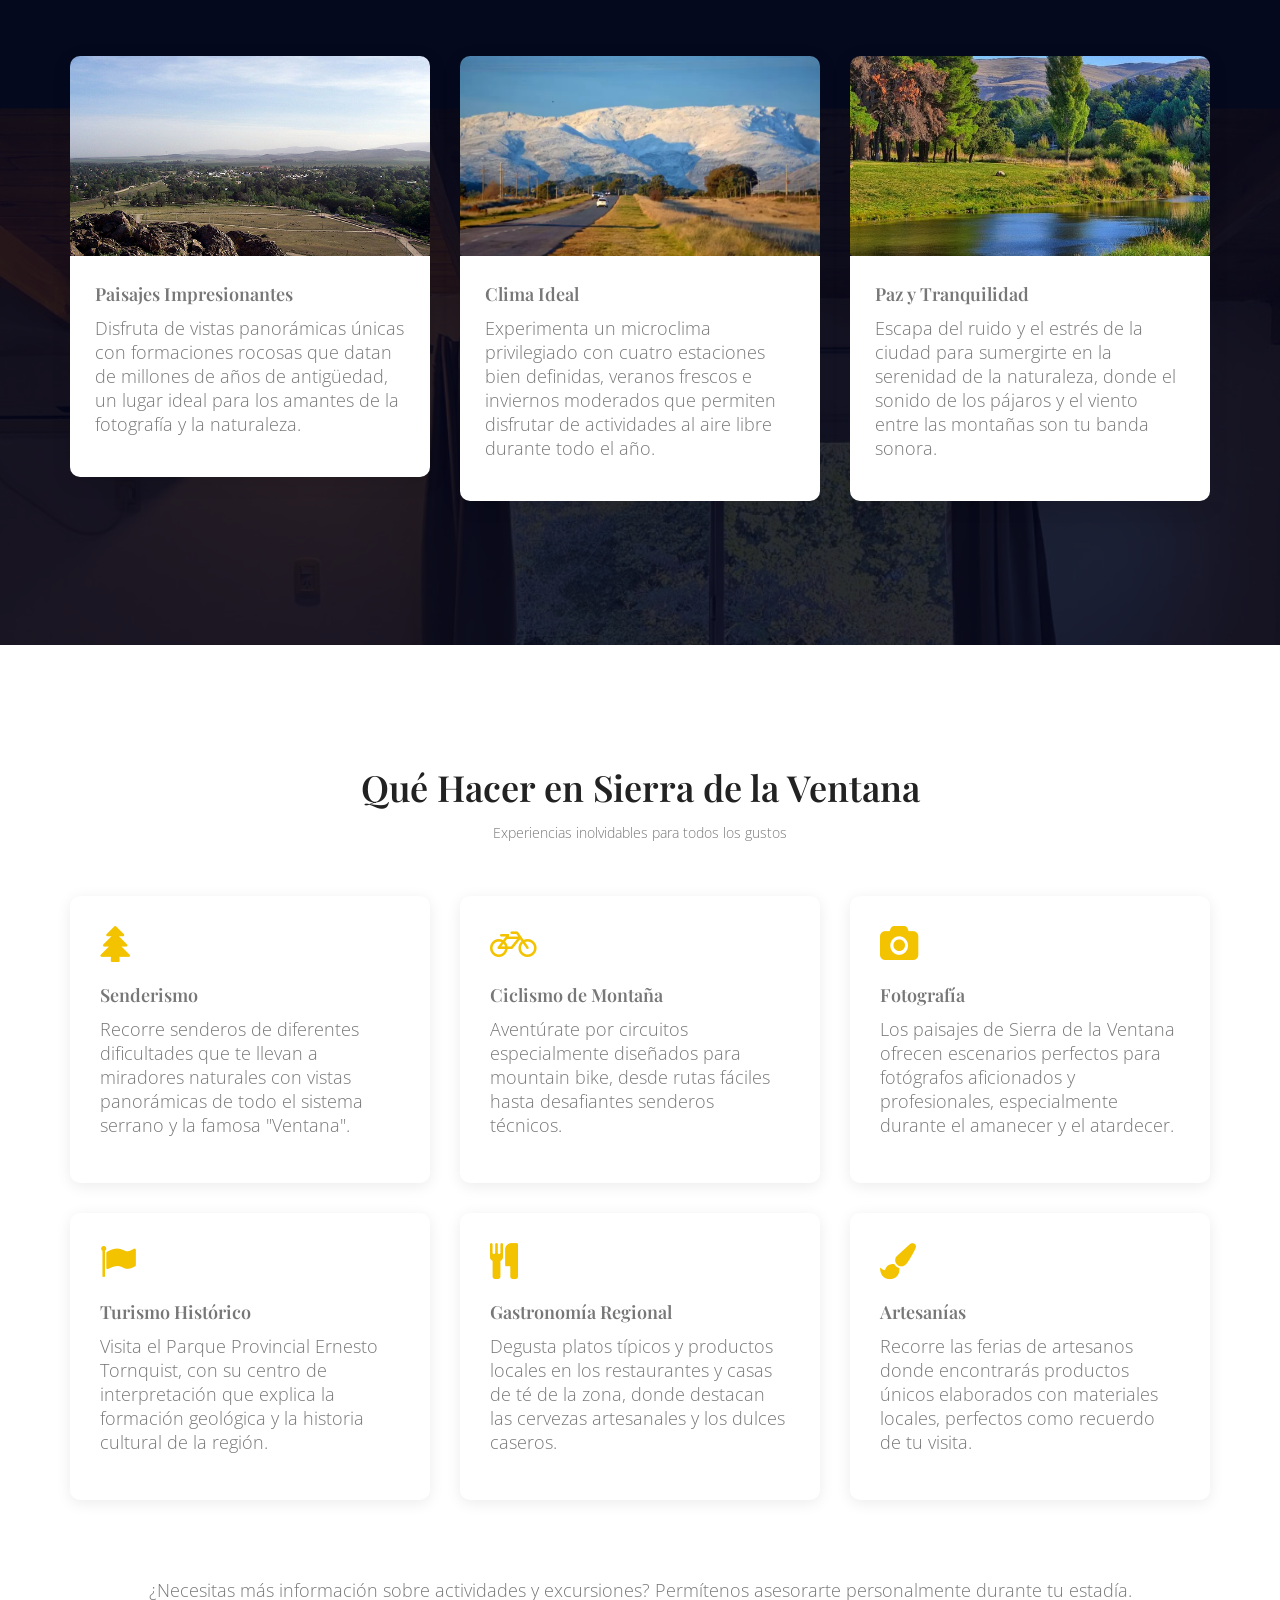
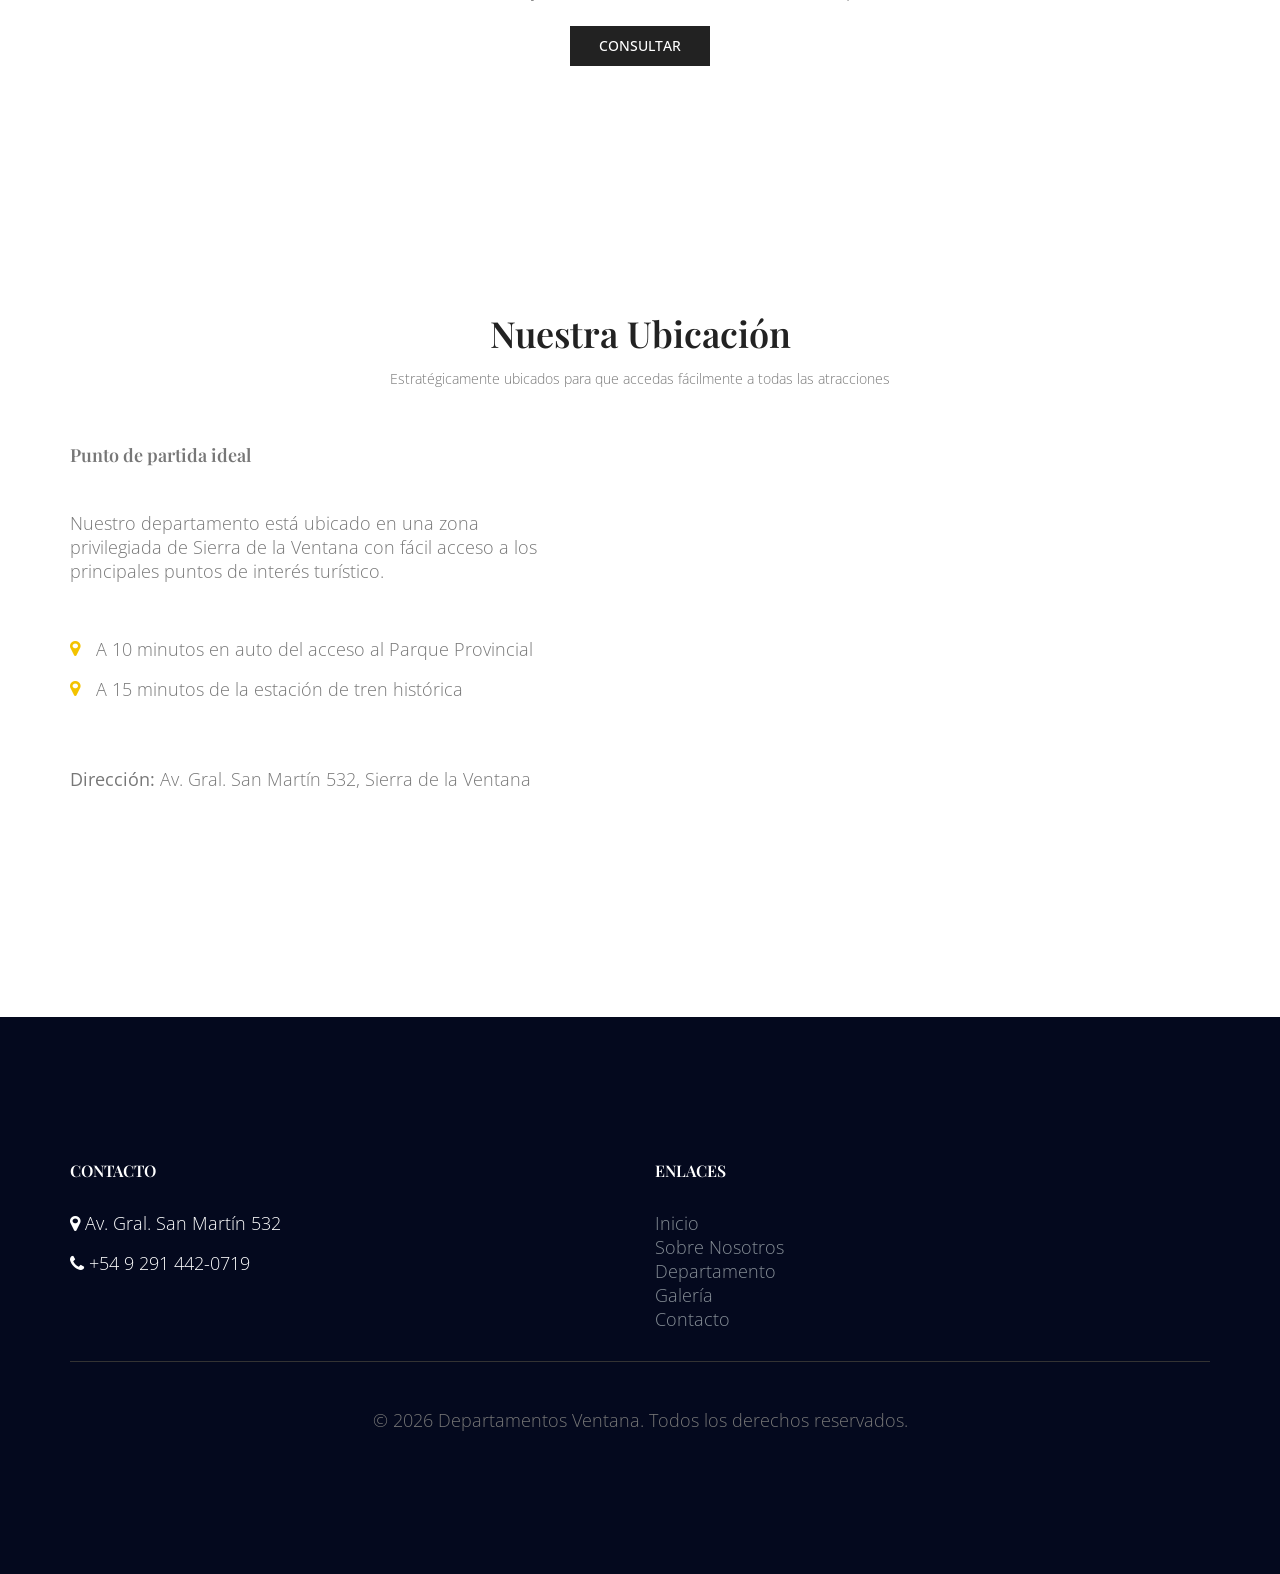
==== commit 89ab8dc8: "Fixes about" ====
--- a/about.html
+++ b/about.html
@@ -111,7 +111,7 @@
 
         <div class="row mb_30">
             <div class="col-lg-4 col-md-6 mb-4">
-                <div class="feature-card">
+                <div class="about-card">
                     <div class="card-img">
                         <img src="image/sierra-ventana-intro.png" alt="Paisajes Naturales">
                     </div>
@@ -123,7 +123,7 @@
             </div>
 
             <div class="col-lg-4 col-md-6 mb-4">
-                <div class="feature-card">
+                <div class="about-card">
                     <div class="card-img">
                         <img src="image/sobre-nosotros-clima.jpg" alt="Clima Ideal">
                     </div>
@@ -135,7 +135,7 @@
             </div>
 
             <div class="col-lg-4 col-md-6 mb-4">
-                <div class="feature-card">
+                <div class="about-card">
                     <div class="card-img">
                         <img src="image/sobre-nosotros-tranquilidad.jpg" alt="Tranquilidad">
                     </div>
@@ -246,7 +246,7 @@
             </div>
             <div class="col-md-6">
                 <div class="shadow-lg rounded overflow-hidden">
-                    <iframe src="https://www.google.com/maps/embed?pb=!1m18!1m12!1m3!1d100423.5556066746!2d-61.879933785192144!3d-38.134702420015756!2m3!1f0!2f0!3f0!3m2!1i1024!2i768!4f13.1!3m3!1m2!1s0x95eceeb38713eaf3%3A0x45f4d7ac61c5f401!2sDepartamentos%20Ventana!5e0!3m2!1ses-419!2sar!4v1748965260625!5m2!1ses-419!2sar" width="600" height="450" style="border:0;" allowfullscreen="" loading="lazy" referrerpolicy="no-referrer-when-downgrade"></iframe>
+                    <iframe src="https://www.google.com/maps/embed?pb=!1m18!1m12!1m3!1d100423.5556066746!2d-61.879933785192144!3d-38.134702420015756!2m3!1f0!2f0!3f0!3m2!1i1024!2i768!4f13.1!3m3!1m2!1s0x95eceeb38713eaf3%3A0x45f4d7ac61c5f401!2sDepartamentos%20Ventana!5e0!3m2!1ses-419!2sar!4v1748965260625!5m2!1ses-419!2sar" width="100%" height="450" style="border:0;" allowfullscreen="" loading="lazy" referrerpolicy="no-referrer-when-downgrade"></iframe>
                 </div>
             </div>
         </div>
--- a/css/style.css
+++ b/css/style.css
@@ -43,7 +43,9 @@
 /*=================== fonts ====================*/
 @import url('https://fonts.googleapis.com/css2?family=Playfair+Display:ital,wght@0,400..900;1,400..900&display=swap');
 @import url('https://fonts.googleapis.com/css2?family=Open+Sans:ital,wght@0,300..800;1,300..800&display=swap');
-.col-md-offset-right-1, .col-lg-offset-right-1 {
+
+.col-md-offset-right-1,
+.col-lg-offset-right-1 {
   margin-right: 8.33333333%;
 }
 
@@ -62,7 +64,8 @@
   transition: all 0.3s ease-in-out;
 }
 
-a:hover, a:focus {
+a:hover,
+a:focus {
   text-decoration: none;
   outline: none;
 }
@@ -100,13 +103,18 @@
   background: #fff;
 }
 
-h1, h2, h3, h4, h5, h6 {
+h1,
+h2,
+h3,
+h4,
+h5,
+h6 {
   font-family: "Playfair Display", serif;
   font-weight: 600;
 }
 
-h1{
-  font-size: 3em!important;
+h1 {
+  font-size: 3em !important;
   letter-spacing: 2px;
 }
 
@@ -359,7 +367,8 @@
   display: none;
 }
 
-.navbar .menu_nav .nav-item:hover .nav-link, .navbar .menu_nav .nav-item.active .nav-link {
+.navbar .menu_nav .nav-item:hover .nav-link,
+.navbar .menu_nav .nav-item.active .nav-link {
   color: #52c5fd;
 }
 
@@ -461,7 +470,7 @@
   margin-top: 0px;
 }
 
-.navbar .menu_nav .nav-item + li {
+.navbar .menu_nav .nav-item+li {
   margin-left: 30px;
 }
 
@@ -684,7 +693,7 @@
 }
 
 .breadcrumb_area .bg-parallax {
-  background: url("../image/about_banner.jpg") no-repeat scroll center 0/cover;
+  background: url("../image/banner/accomodation-banner.jpg") no-repeat scroll center 0/cover;
   opacity: 0.50;
   z-index: -1;
 }
@@ -712,7 +721,7 @@
   color: #fff;
 }
 
-.breadcrumb li + li:before {
+.breadcrumb li+li:before {
   content: "\e87a";
   font-family: 'Linearicons-Free';
   font-size: 14px;
@@ -783,6 +792,7 @@
   -webkit-transition: all 0.4s linear;
   -o-transition: all 0.4s linear;
   transition: all 0.4s linear;
+  cursor: pointer;
 }
 
 .accomodation_item .hotel_img .theme_btn {
@@ -1053,7 +1063,7 @@
   background: #f3c300;
 }
 
-.tags .tag_btn + .tag_btn {
+.tags .tag_btn+.tag_btn {
   margin-left: 2px;
 }
 
@@ -1296,7 +1306,7 @@
   transition: all 0.2s linear;
 }
 
-.blog_right_sidebar .author_widget .social_icon a + a {
+.blog_right_sidebar .author_widget .social_icon a+a {
   margin-left: 20px;
 }
 
@@ -1333,7 +1343,7 @@
   margin-bottom: 0px;
 }
 
-.blog_right_sidebar .popular_post_widget .post_item + .post_item {
+.blog_right_sidebar .popular_post_widget .post_item+.post_item {
   margin-top: 20px;
 }
 
@@ -1355,7 +1365,7 @@
   margin-bottom: 0px;
 }
 
-.blog_right_sidebar .post_category_widget .cat-list li + li {
+.blog_right_sidebar .post_category_widget .cat-list li+li {
   padding-top: 15px;
 }
 
@@ -1713,9 +1723,11 @@
   .comments-area .comment-list .single-comment h5 {
     font-size: 12px;
   }
+
   .comments-area .comment-list .single-comment .date {
     font-size: 11px;
   }
+
   .comments-area .comment-list .single-comment .comment {
     font-size: 10px;
   }
@@ -1857,7 +1869,7 @@
 
 .comment-form .primary-btn:hover {
   border-color: #f3c300 !important;
-  color: #fff  !important;
+  color: #fff !important;
 }
 
 /*============ End Blog Single Styles  =============*/
@@ -2344,7 +2356,11 @@
   }
 }
 
-b, sup, sub, u, del {
+b,
+sup,
+sub,
+u,
+del {
   color: #f8b600;
 }
 
@@ -2372,11 +2388,21 @@
   font-size: 14px;
 }
 
-h1, h2, h3, h4, h5, h6 {
+h1,
+h2,
+h3,
+h4,
+h5,
+h6 {
   line-height: 1.5em;
 }
 
-.typography h1, .typography h2, .typography h3, .typography h4, .typography h5, .typography h6 {
+.typography h1,
+.typography h2,
+.typography h3,
+.typography h4,
+.typography h5,
+.typography h6 {
   color: #777777;
 }
 
@@ -2677,7 +2703,10 @@
   display: flex;
 }
 
-.progress-table .table-head .serial, .progress-table .table-head .country, .progress-table .table-head .visit, .progress-table .table-head .percentage {
+.progress-table .table-head .serial,
+.progress-table .table-head .country,
+.progress-table .table-head .visit,
+.progress-table .table-head .percentage {
   color: #222222;
   line-height: 40px;
   text-transform: uppercase;
@@ -2692,7 +2721,10 @@
   display: flex;
 }
 
-.progress-table .table-row .serial, .progress-table .table-row .country, .progress-table .table-row .visit, .progress-table .table-row .percentage {
+.progress-table .table-row .serial,
+.progress-table .table-row .country,
+.progress-table .table-row .visit,
+.progress-table .table-row .percentage {
   display: -webkit-box;
   display: -ms-flexbox;
   display: flex;
@@ -2945,7 +2977,7 @@
   cursor: pointer;
 }
 
-.default-switch input + label {
+.default-switch input+label {
   position: absolute;
   top: 1px;
   left: 1px;
@@ -2962,7 +2994,7 @@
   cursor: pointer;
 }
 
-.default-switch input:checked + label {
+.default-switch input:checked+label {
   left: 19px;
 }
 
@@ -2990,7 +3022,7 @@
   opacity: 0;
 }
 
-.primary-switch input + label {
+.primary-switch input+label {
   position: absolute;
   left: 0;
   top: 0;
@@ -3000,7 +3032,7 @@
   height: 100%;
 }
 
-.primary-switch input + label:before {
+.primary-switch input+label:before {
   content: "";
   position: absolute;
   left: 0;
@@ -3018,7 +3050,7 @@
   transition: all 0.2s;
 }
 
-.primary-switch input + label:after {
+.primary-switch input+label:after {
   content: "";
   position: absolute;
   top: 1px;
@@ -3036,11 +3068,11 @@
   cursor: pointer;
 }
 
-.primary-switch input:checked + label:after {
+.primary-switch input:checked+label:after {
   left: 19px;
 }
 
-.primary-switch input:checked + label:before {
+.primary-switch input:checked+label:before {
   background: #f8b600;
 }
 
@@ -3064,7 +3096,7 @@
   opacity: 0;
 }
 
-.confirm-switch input + label {
+.confirm-switch input+label {
   position: absolute;
   left: 0;
   top: 0;
@@ -3074,7 +3106,7 @@
   height: 100%;
 }
 
-.confirm-switch input + label:before {
+.confirm-switch input+label:before {
   content: "";
   position: absolute;
   left: 0;
@@ -3092,7 +3124,7 @@
   cursor: pointer;
 }
 
-.confirm-switch input + label:after {
+.confirm-switch input+label:after {
   content: "";
   position: absolute;
   top: 1px;
@@ -3110,11 +3142,11 @@
   cursor: pointer;
 }
 
-.confirm-switch input:checked + label:after {
+.confirm-switch input:checked+label:after {
   left: 19px;
 }
 
-.confirm-switch input:checked + label:before {
+.confirm-switch input:checked+label:before {
   background: #4cd3e3;
 }
 
@@ -3138,7 +3170,7 @@
   opacity: 0;
 }
 
-.primary-checkbox input + label {
+.primary-checkbox input+label {
   position: absolute;
   left: 0;
   top: 0;
@@ -3151,7 +3183,7 @@
   border: 1px solid #f1f1f1;
 }
 
-.primary-checkbox input:checked + label {
+.primary-checkbox input:checked+label {
   background: url(../image/elements/primary-check.png) no-repeat center center/cover;
   border: none;
 }
@@ -3176,7 +3208,7 @@
   opacity: 0;
 }
 
-.confirm-checkbox input + label {
+.confirm-checkbox input+label {
   position: absolute;
   left: 0;
   top: 0;
@@ -3189,7 +3221,7 @@
   border: 1px solid #f1f1f1;
 }
 
-.confirm-checkbox input:checked + label {
+.confirm-checkbox input:checked+label {
   background: url(../image/elements/success-check.png) no-repeat center center/cover;
   border: none;
 }
@@ -3214,7 +3246,7 @@
   opacity: 0;
 }
 
-.disabled-checkbox input + label {
+.disabled-checkbox input+label {
   position: absolute;
   left: 0;
   top: 0;
@@ -3232,7 +3264,7 @@
   z-index: 3;
 }
 
-.disabled-checkbox input:checked + label {
+.disabled-checkbox input:checked+label {
   background: url(../image/elements/disabled-check.png) no-repeat center center/cover;
   border: none;
 }
@@ -3257,7 +3289,7 @@
   opacity: 0;
 }
 
-.primary-radio input + label {
+.primary-radio input+label {
   position: absolute;
   left: 0;
   top: 0;
@@ -3270,7 +3302,7 @@
   border: 1px solid #f1f1f1;
 }
 
-.primary-radio input:checked + label {
+.primary-radio input:checked+label {
   background: url(../image/elements/primary-radio.png) no-repeat center center/cover;
   border: none;
 }
@@ -3295,7 +3327,7 @@
   opacity: 0;
 }
 
-.confirm-radio input + label {
+.confirm-radio input+label {
   position: absolute;
   left: 0;
   top: 0;
@@ -3308,7 +3340,7 @@
   border: 1px solid #f1f1f1;
 }
 
-.confirm-radio input:checked + label {
+.confirm-radio input:checked+label {
   background: url(../image/elements/success-radio.png) no-repeat center center/cover;
   border: none;
 }
@@ -3333,7 +3365,7 @@
   opacity: 0;
 }
 
-.disabled-radio input + label {
+.disabled-radio input+label {
   position: absolute;
   left: 0;
   top: 0;
@@ -3362,7 +3394,7 @@
   padding: 0px;
 }
 
-.disabled-radio input:checked + label {
+.disabled-radio input:checked+label {
   background: url(../image/elements/disabled-radio.png) no-repeat center center/cover;
   border: none;
 }
@@ -3674,14 +3706,16 @@
   margin-bottom: 30px;
 }
 
-.main_gallery_img, .gallery_thumb {
+.main_gallery_img,
+.gallery_thumb {
   overflow: hidden;
   border-radius: 5px;
   box-shadow: 0px 10px 20px rgba(0, 0, 0, 0.1);
   transition: all 0.3s ease;
 }
 
-.main_gallery_img:hover, .gallery_thumb:hover {
+.main_gallery_img:hover,
+.gallery_thumb:hover {
   transform: translateY(-5px);
   box-shadow: 0px 15px 25px rgba(0, 0, 0, 0.15);
 }
@@ -3733,77 +3767,95 @@
 
 
 /* Sobre Nosotros */
-.feature-card {
+.about-card {
   border-radius: 10px;
   overflow: hidden;
   transition: transform 0.3s ease;
   margin-bottom: 30px;
-  box-shadow: 0 5px 20px rgba(0,0,0,0.1);
-}
-.feature-card:hover {
+  box-shadow: 0 5px 20px rgba(0, 0, 0, 0.1);
+}
+
+.about-card:hover {
   transform: translateY(-10px);
 }
-.feature-card .card-img {
+
+.about-card .card-img {
   height: 200px;
   overflow: hidden;
 }
-.feature-card img {
+
+.about-card img {
   transition: transform 0.5s ease;
   width: 100%;
   height: 100%;
   object-fit: cover;
 }
-.feature-card:hover img {
+
+.about-card:hover img {
   transform: scale(1.1);
 }
-.feature-card .card-body {
+
+.about-card .card-body {
   padding: 25px;
   background-color: #fff;
 }
+
 .activity-item {
   position: relative;
   padding: 30px;
   border-radius: 10px;
   background-color: #fff;
   margin-bottom: 30px;
-  /* transition: all 0.3s ease; */ /* Transición eliminada para quitar animación */
+  /* transition: all 0.3s ease; */
+  /* Transición eliminada para quitar animación */
   overflow: hidden;
-  box-shadow: 0 3px 15px rgba(0,0,0,0.08);
-}
+  box-shadow: 0 3px 15px rgba(0, 0, 0, 0.08);
+}
+
 .activity-item:hover {
-  /* transform: translateY(-5px); */ /* Animación eliminada */
-  box-shadow: 0 10px 25px rgba(0,0,0,0.15); /* Cambio de sombra se mantiene, pero será instantáneo */
-}
+  /* transform: translateY(-5px); */
+  /* Animación eliminada */
+  box-shadow: 0 10px 25px rgba(0, 0, 0, 0.15);
+  /* Cambio de sombra se mantiene, pero será instantáneo */
+}
+
 .activity-item .activity-icon {
   font-size: 36px;
   color: #f3c300;
   margin-bottom: 20px;
-  /* transition: transform 0.3s ease; */ /* Transición eliminada */
-}
+  /* transition: transform 0.3s ease; */
+  /* Transición eliminada */
+}
+
 .activity-item:hover .activity-icon {
-  /* transform: rotate(360deg); */ /* Animación eliminada */
-}
+  /* transform: rotate(360deg); */
+  /* Animación eliminada */
+}
+
 .about-us-section {
   position: relative;
   overflow: hidden;
   background-color: #f8f9fa;
   padding: 80px 0;
 }
+
 .about-us-section .about-image {
   position: relative;
   /* border-radius: 10px;  /* Movido al style inline del div para mejor control con flex/object-fit */
   /* overflow: hidden; /* Movido al style inline del div */
-  box-shadow: 0 10px 30px rgba(0,0,0,0.15);
+  box-shadow: 0 10px 30px rgba(0, 0, 0, 0.15);
   /* Nuevos estilos para que el contenedor de imagen crezca con flex */
   flex-grow: 1;
   display: flex;
 }
+
 .about-us-section .about-image img {
   width: 100%;
   /* Estilos para que la imagen cubra el contenedor */
   /* height: 100%; /* Aplicado inline */
   /* object-fit: cover; /* Aplicado inline */
 }
+
 .about-us-section .about-image:before {
   content: "";
   position: absolute;
@@ -3815,6 +3867,7 @@
   border-left: 5px solid #f3c300;
   z-index: 1;
 }
+
 .about-us-section .about-image:after {
   content: "";
   position: absolute;
@@ -3826,23 +3879,27 @@
   border-right: 5px solid #f3c300;
   z-index: 1;
 }
+
 .counter-box {
   text-align: center;
   padding: 30px 20px;
   border-radius: 8px;
   background: #fff;
-  box-shadow: 0 5px 20px rgba(0,0,0,0.1);
+  box-shadow: 0 5px 20px rgba(0, 0, 0, 0.1);
   margin-bottom: 30px;
 }
+
 .counter-number {
   font-size: 42px;
   font-weight: 700;
   color: #cb964e;
 }
+
 .counter-text {
   font-size: 18px;
   margin-top: 10px;
 }
+
 .text-highlight {
   color: #f3c300;
 }
@@ -3851,4 +3908,104 @@
   .servicio_card {
     margin-bottom: 20px;
   }
+}
+
+/*new styles for the accomodation section*/
+.accomodationUl {
+  padding: 0px;
+}
+
+.carrusel-image {
+  height: 390px;
+  width: 500px;
+  position: relative;
+}
+
+.carrusel-image .carousel-inner,
+.carrusel-image .carousel-item {
+  height: 100%;
+}
+
+.carrusel-image img {
+  width: 100%;
+  height: 100%;
+  object-fit: cover;
+}
+
+.feature-card {
+  color: white;
+  width: 120px;
+  height: 120px;
+  border-radius: 50%;
+  background-color: #A9996C;
+  display: flex;
+  align-items: center;
+  justify-content: center;
+  flex-direction: column;
+  box-shadow: 0 2px 6px rgba(0, 0, 0, 0.1);
+  margin: 10px;
+  text-align: center;
+  padding: 10px;
+  font-size: 0.85rem;
+}
+
+.feature-card i {
+  font-size: 1.8rem;
+  margin-bottom: 5px;
+}
+
+.features-container {
+  display: flex;
+  flex-wrap: wrap;
+  justify-content: center;
+}
+
+.text-strike {
+  text-decoration: line-through;
+}
+
+.services_area {
+  margin-top: 3em;
+}
+
+
+
+.modal {
+  display: none; 
+  position: fixed; 
+  z-index: 1050; 
+  padding-top: 60px; 
+  left: 0;
+  top: 0;
+  width: 100%; 
+  height: 100%; 
+  overflow: auto;
+  background-color: rgba(0,0,0,0.8); 
+}
+
+.modal-content {
+  margin: auto;
+  display: block;
+  max-width: 60%;
+  max-height: 80vh;
+  border-radius: 5px;
+}
+
+.close {
+  position: fixed;
+  top: 20px;
+  right: 35px;
+  color: #fff;
+  font-size: 40px;
+  font-weight: bold;
+  cursor: pointer;
+  transition: 0.3s;
+  z-index: 1100;
+}
+
+.close:hover,
+.close:focus {
+  color: #bbb;
+  text-decoration: none;
+  cursor: pointer;
 }
--- a/css/responsive.css
+++ b/css/responsive.css
@@ -101,6 +101,9 @@
 		margin-bottom: 94px;
 		margin-top: 124px;
 	}
+	.banner_content h1 {
+		font-size: 36px!important;
+	}
 	.accomodation_area .row{
 		max-width: 556px;
 		margin: 0px auto -30px;
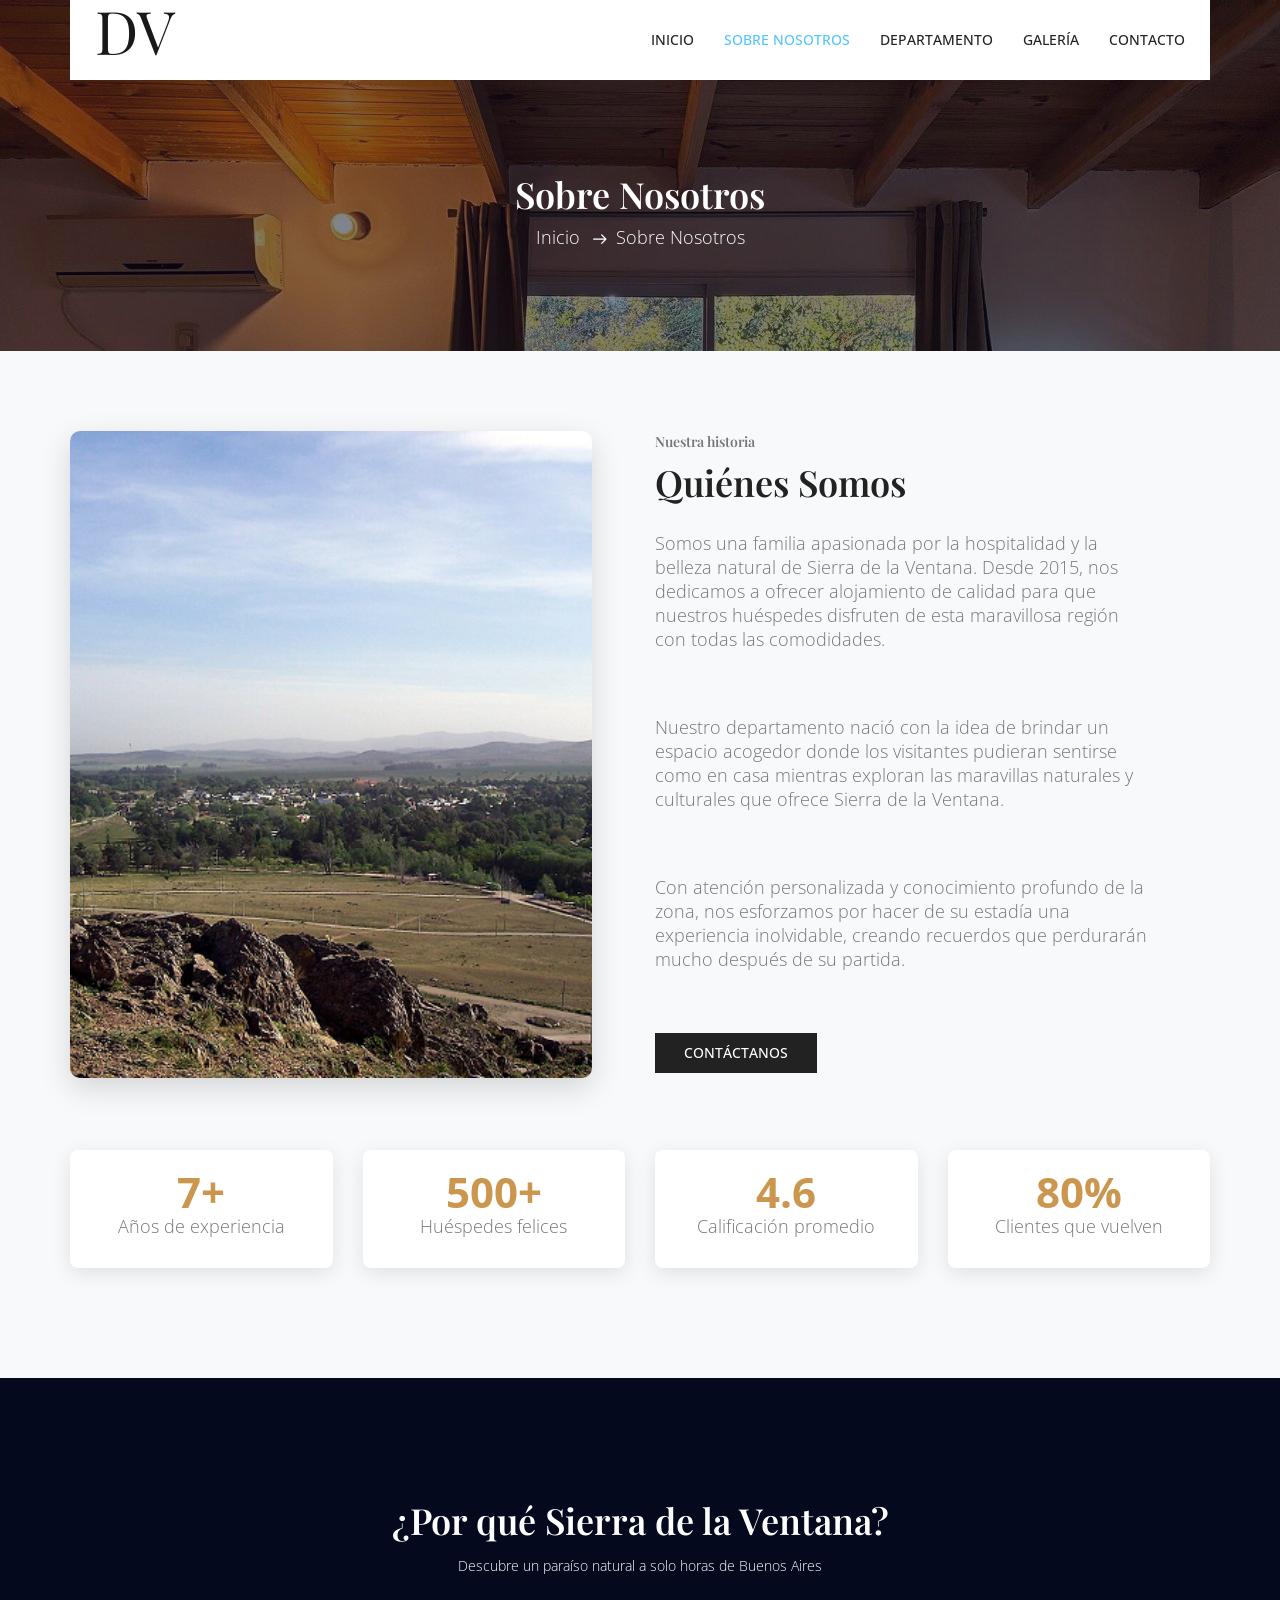
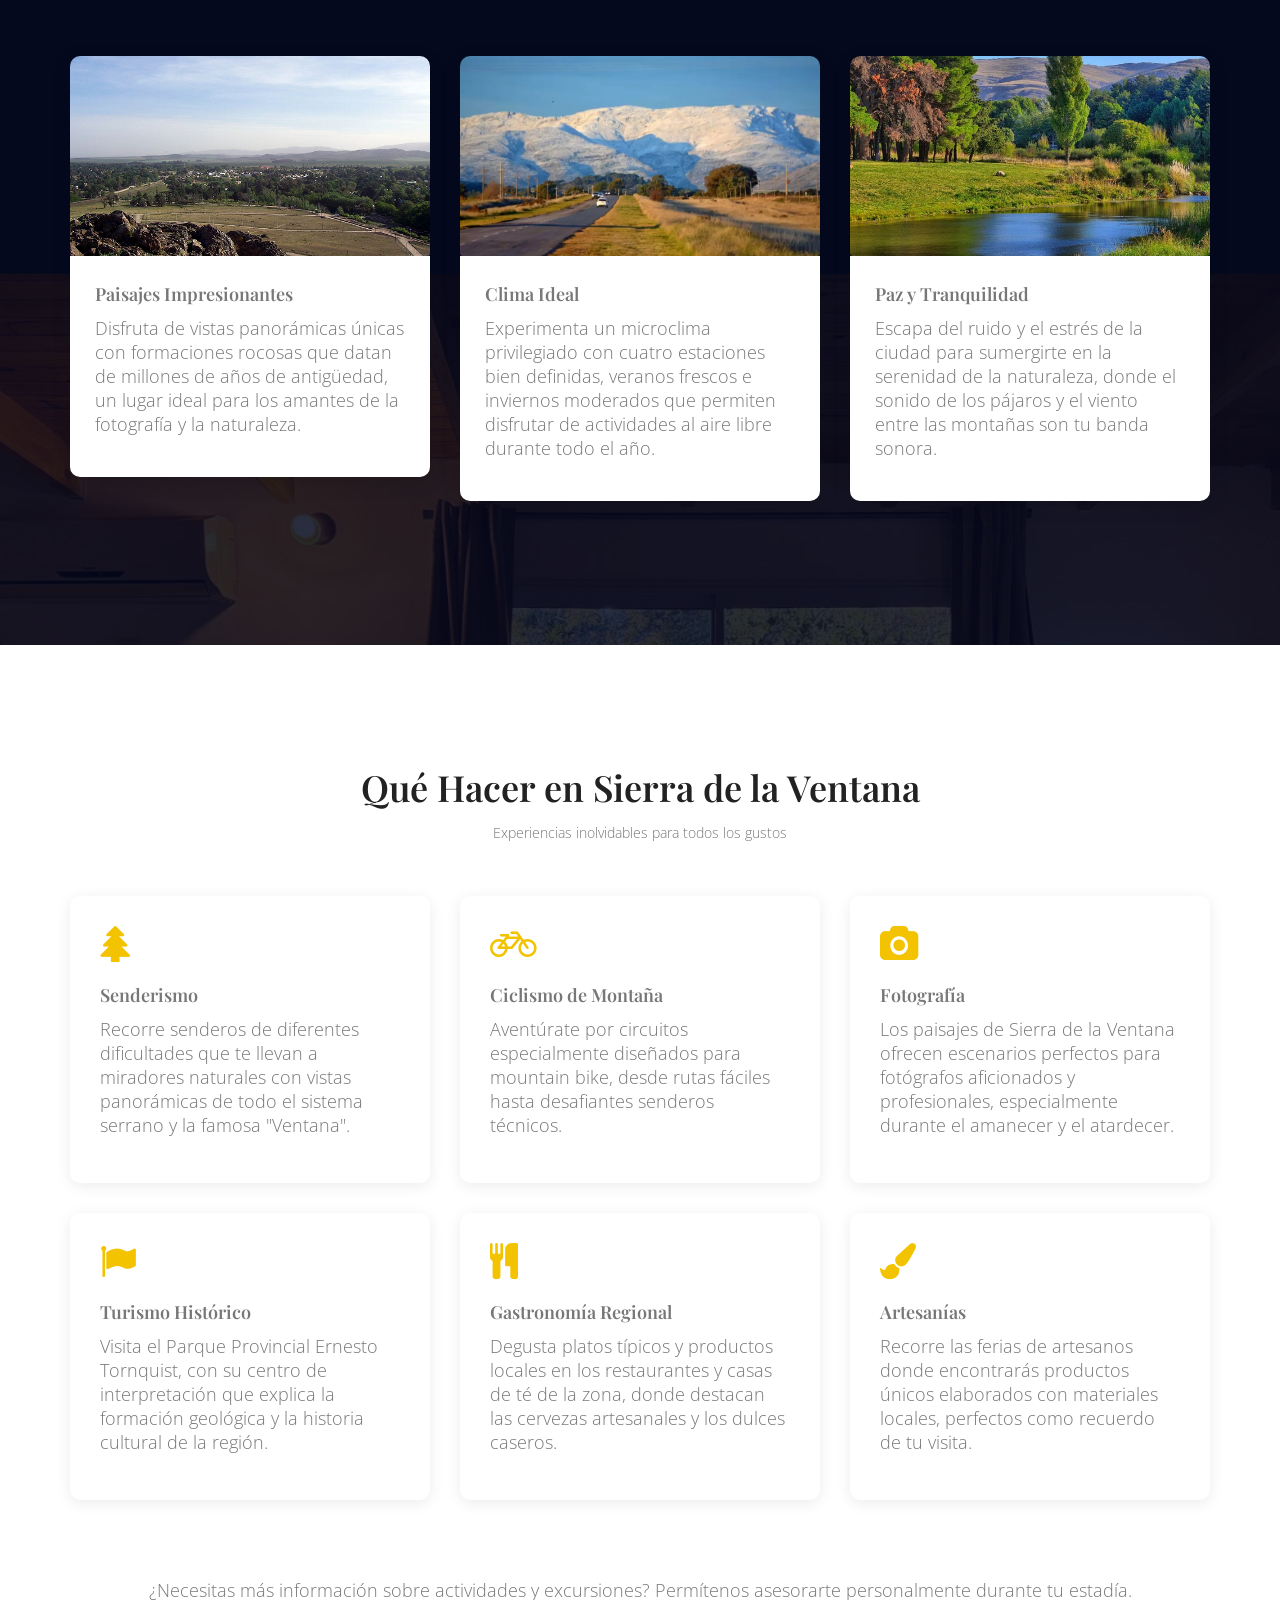
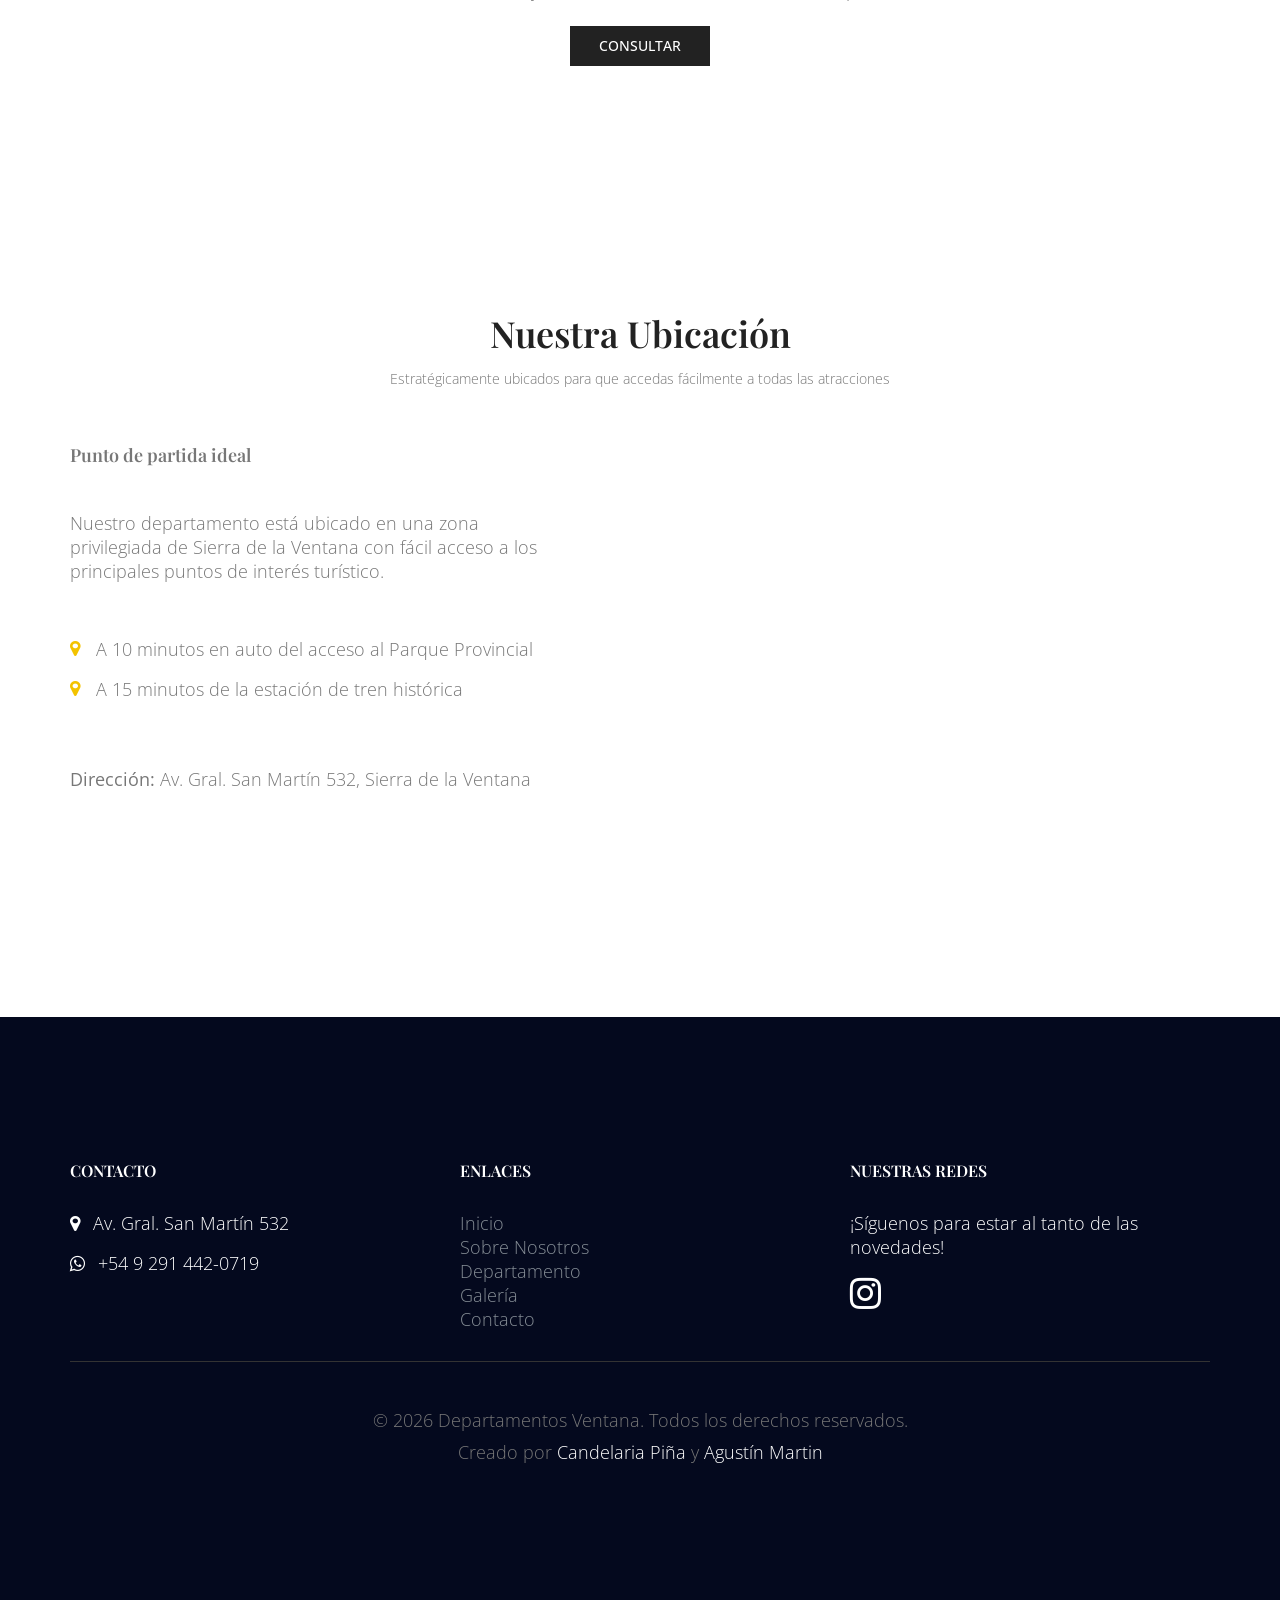
==== commit 5f8f81ad: "Footer y textos" ====
--- a/about.html
+++ b/about.html
@@ -255,12 +255,12 @@
 <footer class="footer-area section_gap">
     <div class="container">
         <div class="row">
-            <div class="col-md-6">
+            <div class="col-lg-4 col-md-6 mb-4 mb-lg-0">
                 <h6 class="footer_title">Contacto</h6>
-                <p class="text-white"><i class="fa fa-map-marker"></i> Av. Gral. San Martín 532</p>
-                <p class="text-white"><i class="fa fa-phone"></i> +54 9 291 442-0719</p>
-            </div>
-            <div class="col-md-6">
+                <p class="text-white"><i class="fa fa-map-marker mr-2"></i> Av. Gral. San Martín 532</p>
+                <p class="text-white"><i class="fa fa-whatsapp mr-2"></i> <a href="https://wa.me/5492914420719" target="_blank" class="text-white" style="text-decoration: none;">+54 9 291 442-0719</a></p>
+            </div>
+            <div class="col-lg-4 col-md-6 mb-4 mb-lg-0">
                 <h6 class="footer_title">Enlaces</h6>
                 <ul class="list_style">
                     <li><a href="index.html" class="text-secondary">Inicio</a></li>
@@ -270,10 +270,21 @@
                     <li><a href="contact.html" class="text-secondary">Contacto</a></li>
                 </ul>
             </div>
+            <div class="col-lg-4 col-md-12"> <!-- Changed to col-md-12 for better stacking if needed, or keep as col-md-6 if preferred -->
+                <h6 class="footer_title">Nuestras Redes</h6>
+                <p class="text-white">¡Síguenos para estar al tanto de las novedades!</p>
+                <div>
+                    <a href="https://www.instagram.com/departamentosventana/" class="text-white"><i class="fa fa-instagram fa-2x"></i></a>
+                </div>
+            </div>
         </div>
         <div class="border_line"></div>
         <div class="footer-bottom text-center">
-            <p class="footer-text m-0">© <script>document.write(new Date().getFullYear());</script> Departamentos Ventana. Todos los derechos reservados.</p>
+            <p class="footer-text m-0">&copy; <script>document.write(new Date().getFullYear());</script> Departamentos Ventana. Todos los derechos reservados.</p>
+            <p class="footer-text m-0 mt-2">
+                Creado por <a href="https://wa.me/5493513346463" target="_blank" class="text-white" style="text-decoration: none;">Candelaria Piña</a> y
+                <a href="https://wa.me/5493512050889" target="_blank" class="text-white" style="text-decoration: none;">Agustín Martin</a>
+            </p>
         </div>
     </div>
 </footer>
